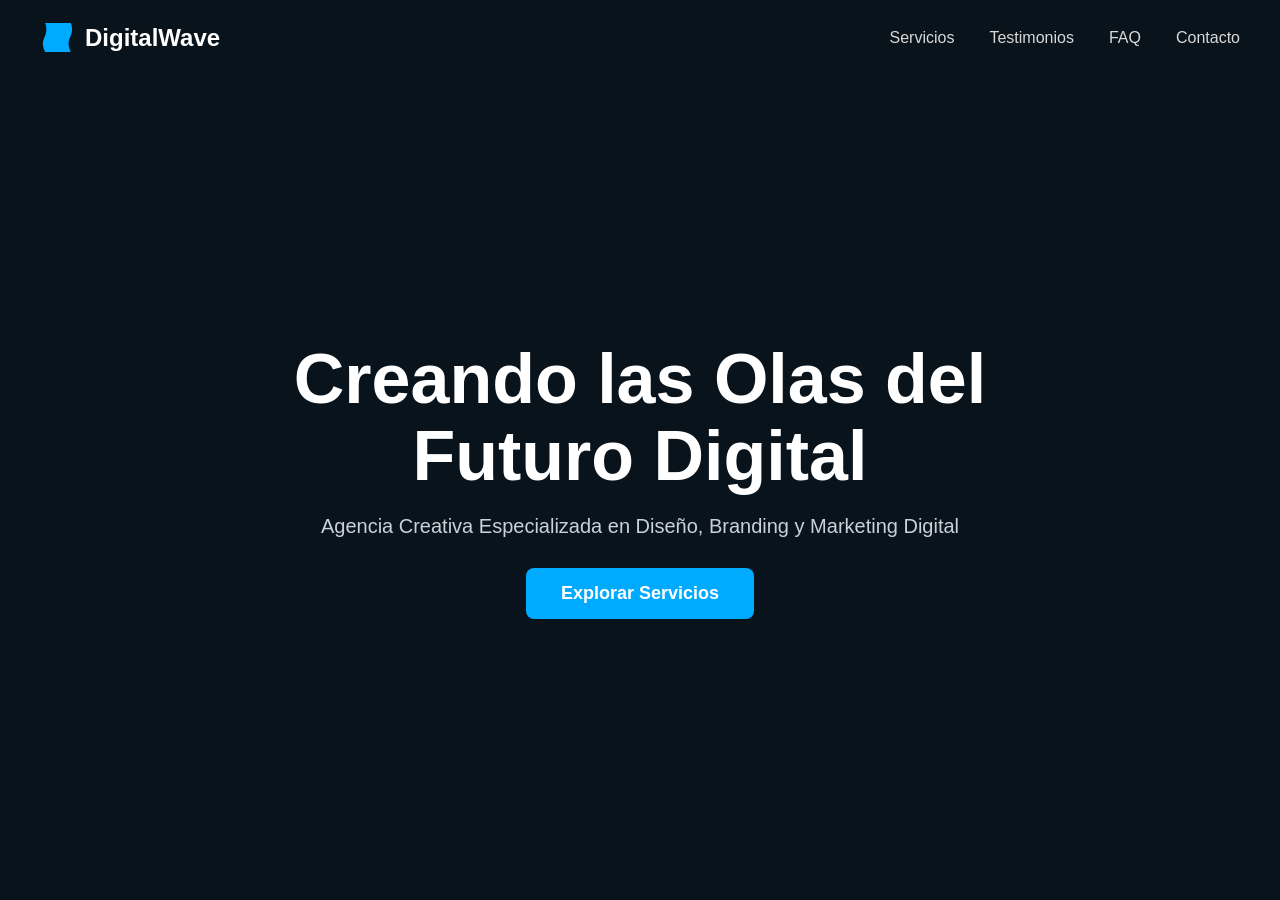
==== index.html @ 8a84daaa "feat: Creacion de la seccion 'Hero' styles: Aplicacion de estilos a la pagina principal 'Hero Sectio" ====
<!DOCTYPE html>
<html lang="es">
  <head>
    <meta charset="UTF-8" />
    <meta name="viewport" content="width=device-width, initial-scale=1.0" />
    <link rel="stylesheet" href="index.css" />
    <title>DigitalWave</title>
  </head>

  <body>
    <!-- NAVBAR -->
    <header class="navbar">
      <nav class="nav-container">
        <div class="logo">
          <svg
            fill="currentColor"
            viewBox="0 0 48 48"
            xmlns="http://www.w3.org/2000/svg"
          >
            <path
              d="M42.4379 44C42.4379 44 36.0744 33.9038 41.1692 24C46.8624 12.9336 42.2078 4 42.2078 4L7.01134 4C7.01134 4 11.6577 12.932 5.96912 23.9969C0.876273 33.9029 7.27094 44 7.27094 44L42.4379 44Z"
            ></path>
          </svg>
          <h2>DigitalWave</h2>
        </div>

        <ul class="nav-links">
          <li><a href="#">Servicios</a></li>
          <li><a href="#">Testimonios</a></li>
          <li><a href="#">FAQ</a></li>
          <li><a href="#">Contacto</a></li>
        </ul>
      </nav>
    </header>

    <!-- HERO SECTION -->
    <section class="hero">
      <div class="hero-content">
        <h1>Creando las Olas del Futuro Digital</h1>
        <p>
          Agencia Creativa Especializada en Diseño, Branding y Marketing Digital
        </p>

        <button class="cta-btn">Explorar Servicios</button>
      </div>
    </section>
  </body>
</html>
---- index.css ----
/* RESET */
* {
  margin: 0;
  padding: 0;
  box-sizing: border-box;
}

body {
  font-family: "Segoe UI", Tahoma, Geneva, Verdana, sans-serif;
  background-color: #08131b;
  color: white;
}

/* NAVBAR */
.navbar {
  width: 100%;
  background-color: #08131b; /* ← el color ahora cubre toda la barra */
  padding: 20px 40px;
}

.nav-container {
  display: flex;
  justify-content: space-between;
  align-items: center;
}

.logo {
  display: flex;
  align-items: center;
  gap: 10px;
}

.logo svg {
  width: 35px;
  height: 35px;
  fill: #00aaff;
}

.nav-links {
  list-style: none;
  display: flex;
  gap: 35px;
}

.nav-links a {
  text-decoration: none;
  color: #d9d9d9;
  font-size: 16px;
  transition: 0.3s;
}

.nav-links a:hover {
  color: white;
}

/* HERO SECTION */
.hero {
  height: 90vh;
  background-image: url("https://lh3.googleusercontent.com/aida-public/[base64]");
  background-size: cover;
  background-position: center;
  background-repeat: no-repeat;
  display: flex;
  justify-content: center;
  align-items: center;
  text-align: center;
  padding: 40px;
}

.hero-content {
  max-width: 800px;
}

.hero h1 {
  font-size: 70px;
  line-height: 1.1;
  margin-bottom: 20px;
  font-weight: 700;
}

.hero p {
  font-size: 20px;
  margin-bottom: 30px;
  color: #c9d1d9;
}

.cta-btn {
  background-color: #00aaff;
  border: none;
  padding: 15px 35px;
  color: white;
  font-size: 18px;
  font-weight: bold;
  border-radius: 8px;
  cursor: pointer;
  transition: 0.3s;
}

.cta-btn:hover {
  background-color: #0090dd;
}
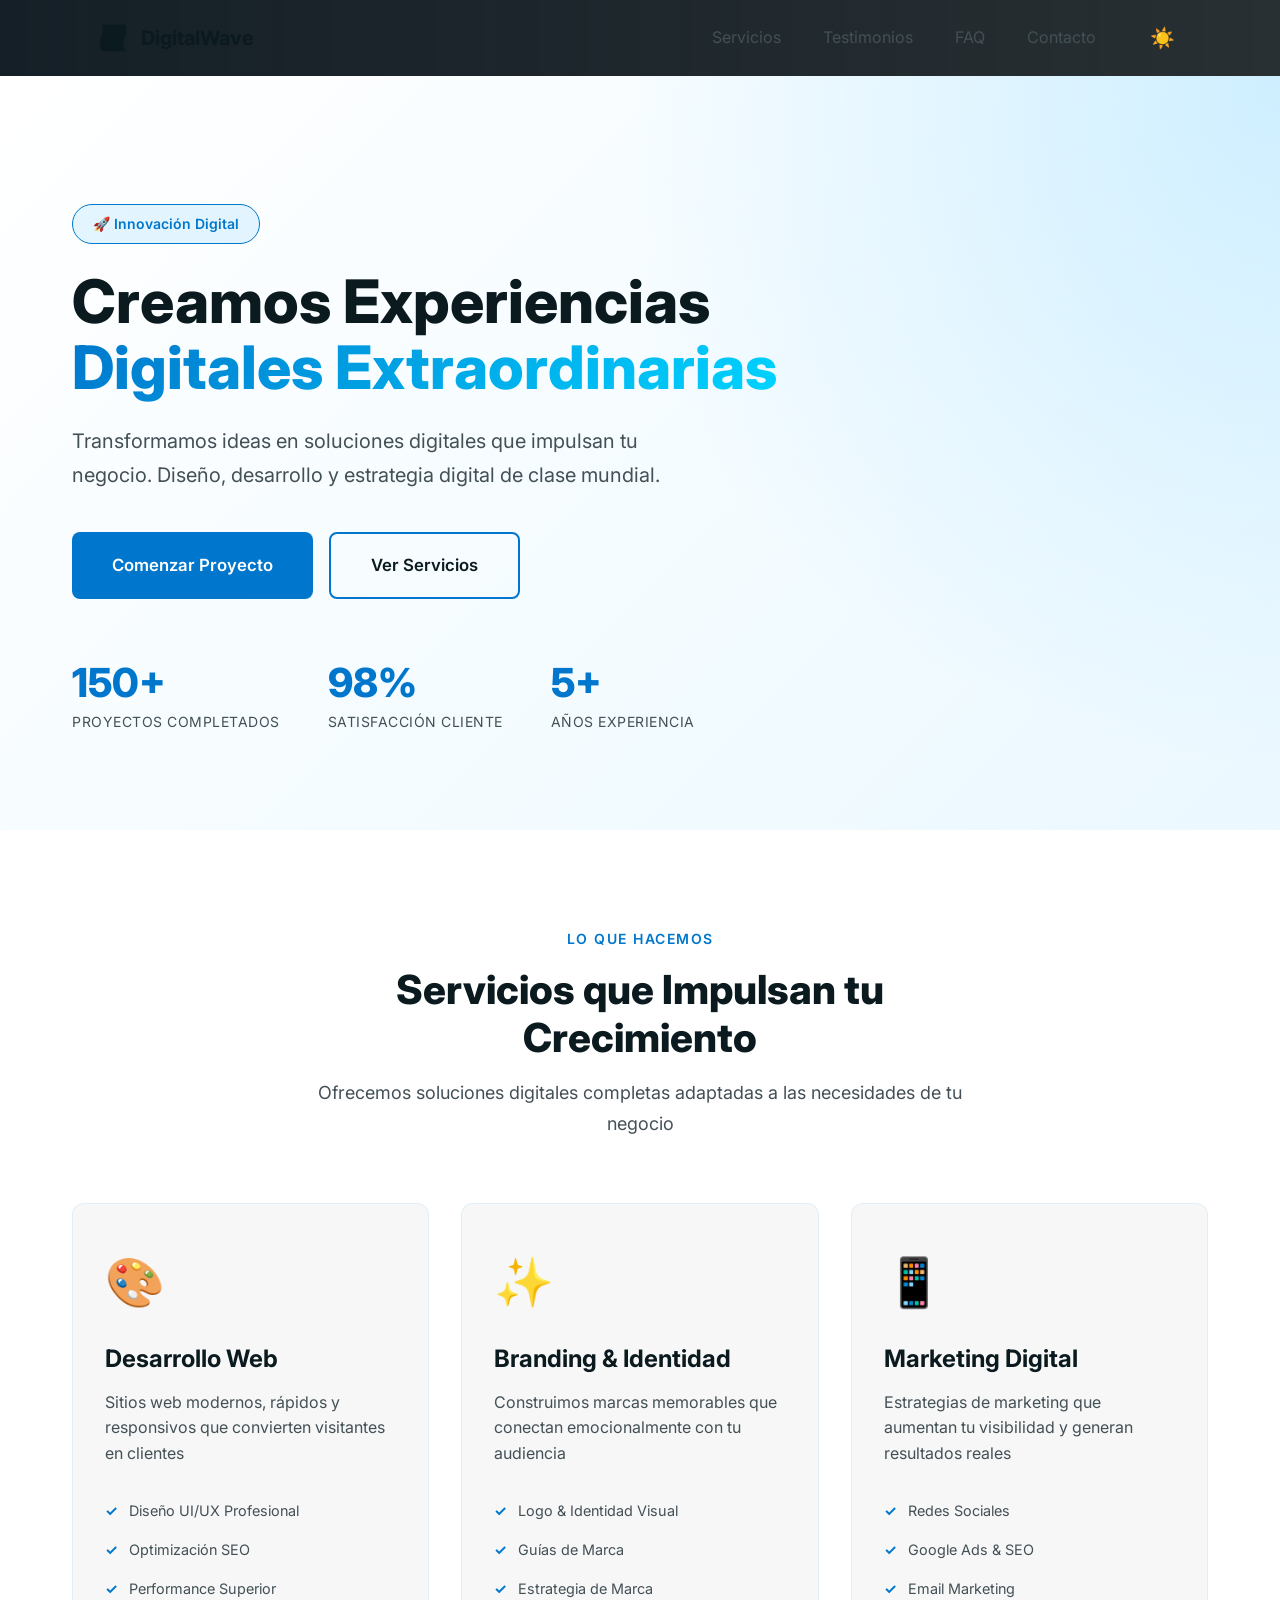
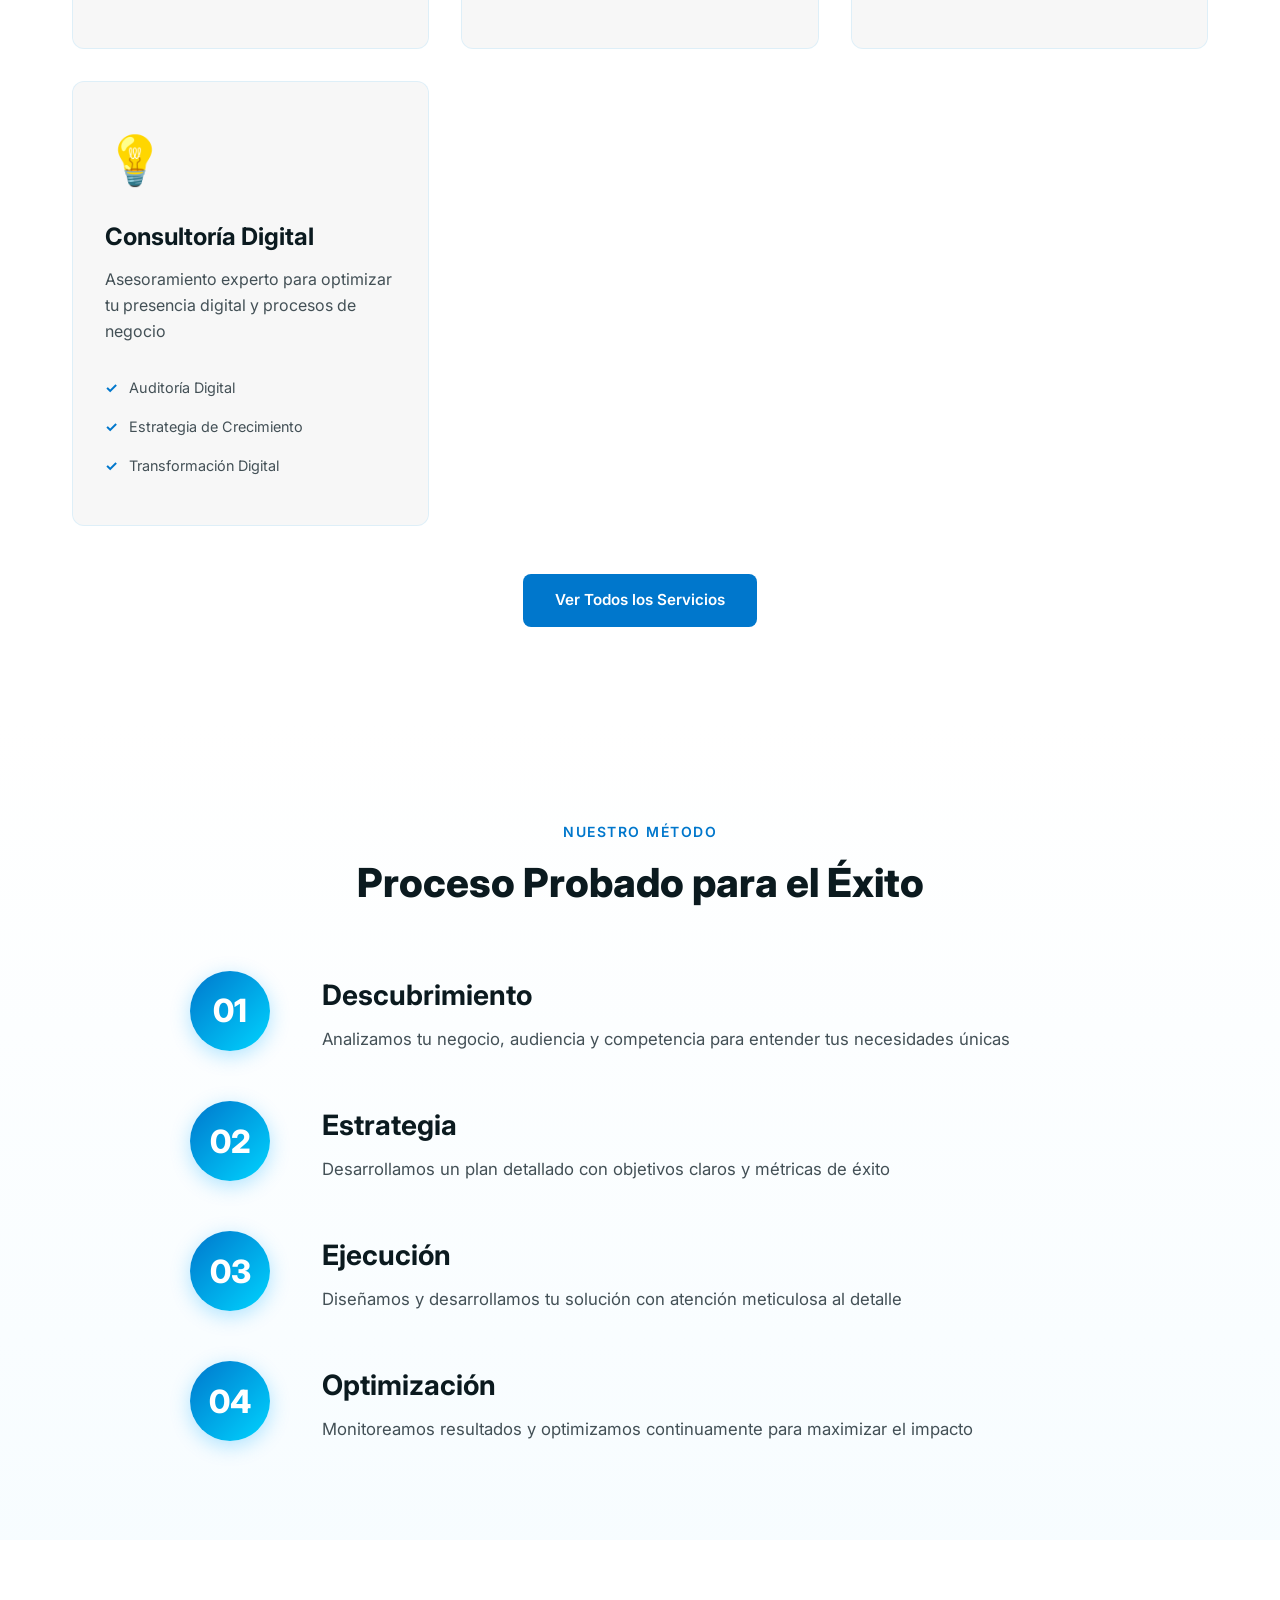
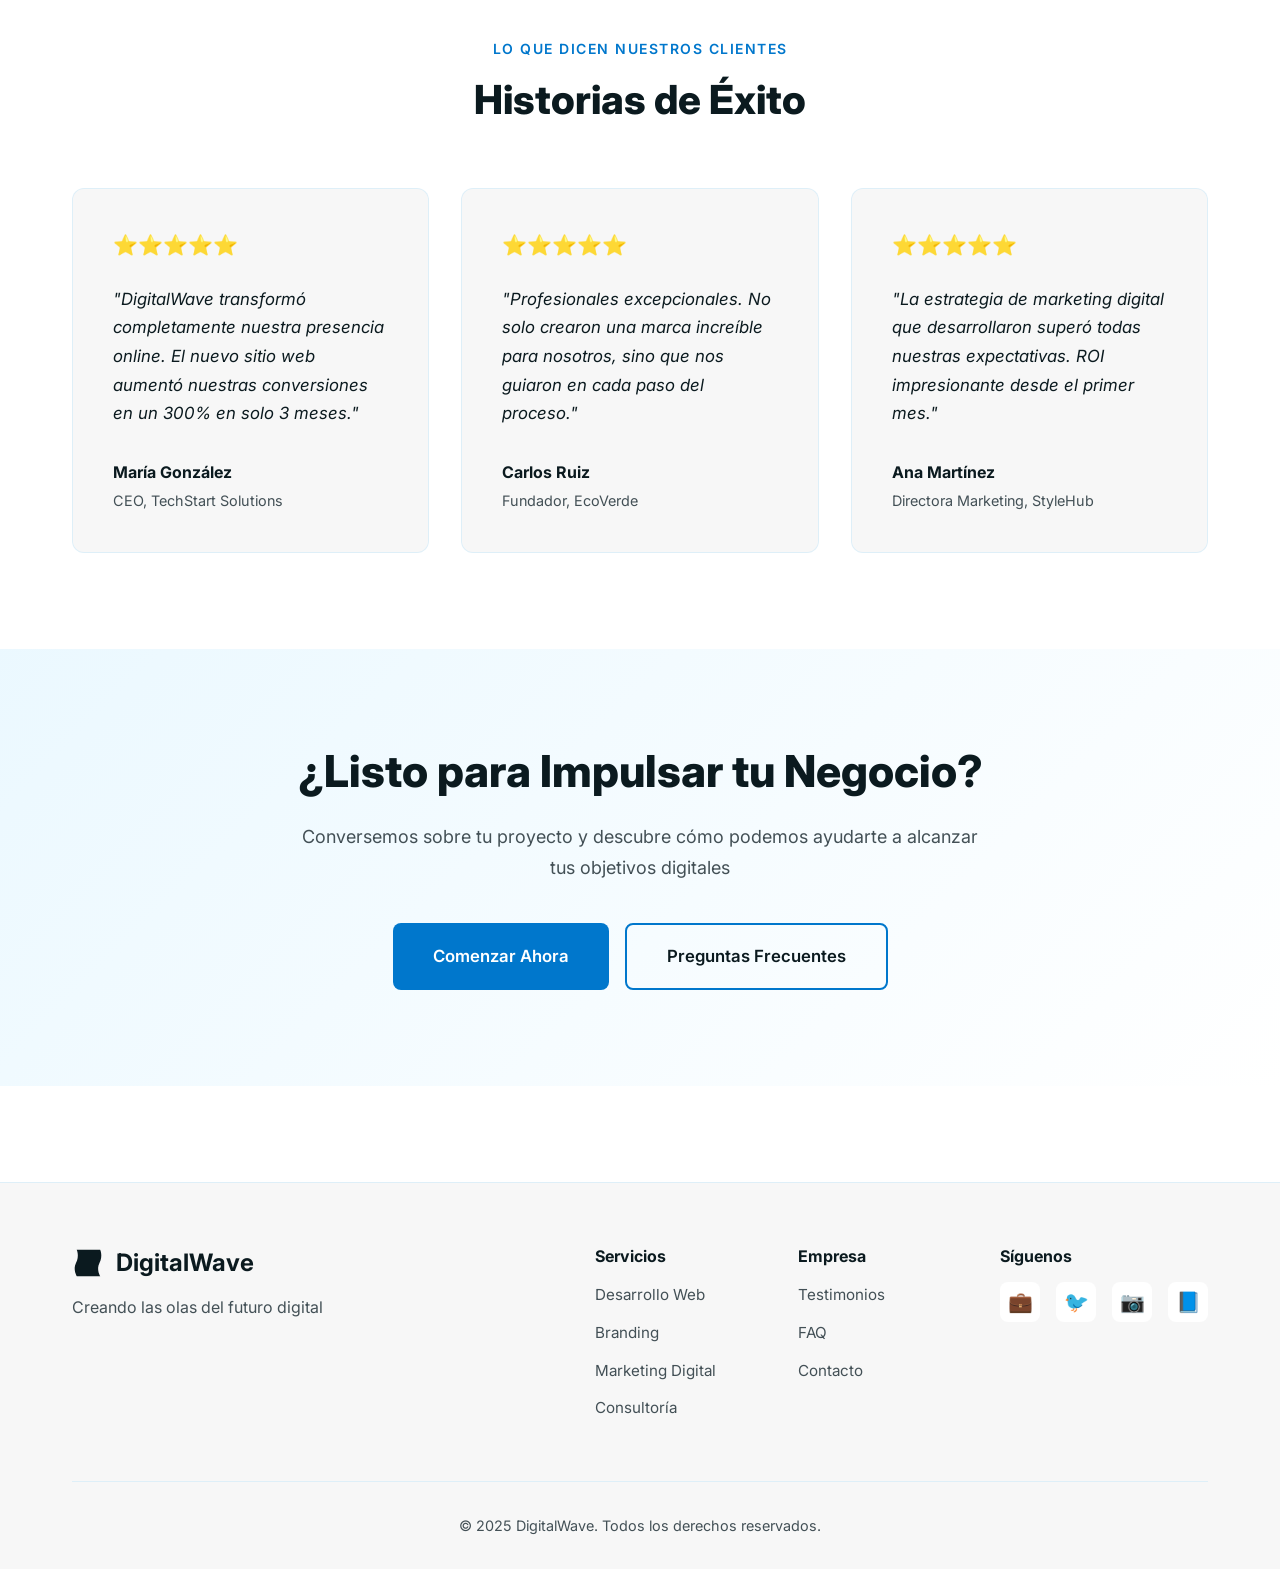
==== commit 98dc667c: "Add Servicios and Testimonios pages with structured content and animations - Created Servicios.html " ====
--- a/index.html
+++ b/index.html
@@ -4,13 +4,22 @@
     <meta charset="UTF-8" />
     <meta name="viewport" content="width=device-width, initial-scale=1.0" />
     <link rel="stylesheet" href="index.css" />
-    <title>DigitalWave</title>
+    <link rel="preconnect" href="https://fonts.googleapis.com" />
+    <link rel="preconnect" href="https://fonts.gstatic.com" crossorigin />
+    <link
+      href="https://fonts.googleapis.com/css2?family=Inter:wght@300;400;600;800&display=swap"
+      rel="stylesheet"
+    />
+    <script defer src="scripts/theme.js"></script>
+    <script defer src="scripts/animations.js"></script>
+    <script defer src="scripts/menu.js"></script>
+    <title>DigitalWave - Agencia Digital Creativa</title>
   </head>
 
   <body>
-    <!-- NAVBAR -->
-    <header class="navbar">
-      <nav class="nav-container">
+    <!-- HEADER -->
+    <header class="site-header">
+      <nav class="main-nav container">
         <div class="logo">
           <svg
             fill="currentColor"
@@ -24,25 +33,333 @@
           <h2>DigitalWave</h2>
         </div>
 
-        <ul class="nav-links">
-          <li><a href="#">Servicios</a></li>
-          <li><a href="#">Testimonios</a></li>
-          <li><a href="#">FAQ</a></li>
-          <li><a href="#">Contacto</a></li>
+        <button class="hamburger" aria-label="Menú" aria-expanded="false">
+          <span></span>
+          <span></span>
+          <span></span>
+        </button>
+
+        <ul
+          class="nav-links"
+          role="navigation"
+          aria-label="Navegación principal"
+        >
+          <li><a href="pages/Servicios.html">Servicios</a></li>
+          <li><a href="pages/Testimonios.html">Testimonios</a></li>
+          <li><a href="pages/FaQ.html">FAQ</a></li>
+          <li><a href="pages/Contactos.html">Contacto</a></li>
+          <li class="theme-toggle-wrapper">
+            <button class="theme-toggle" aria-label="Cambiar tema">🌙</button>
+          </li>
         </ul>
       </nav>
     </header>
 
-    <!-- HERO SECTION -->
-    <section class="hero">
-      <div class="hero-content">
-        <h1>Creando las Olas del Futuro Digital</h1>
-        <p>
-          Agencia Creativa Especializada en Diseño, Branding y Marketing Digital
-        </p>
-
-        <button class="cta-btn">Explorar Servicios</button>
-      </div>
-    </section>
+    <!-- HERO -->
+    <section class="hero-main">
+      <div class="container">
+        <div class="hero-content">
+          <span class="hero-badge">🚀 Innovación Digital</span>
+          <h1 class="hero-title">
+            Creamos Experiencias
+            <span class="gradient-text">Digitales Extraordinarias</span>
+          </h1>
+          <p class="hero-description">
+            Transformamos ideas en soluciones digitales que impulsan tu negocio.
+            Diseño, desarrollo y estrategia digital de clase mundial.
+          </p>
+          <div class="hero-actions">
+            <a href="pages/Contactos.html" class="btn btn-primary btn-lg"
+              >Comenzar Proyecto</a
+            >
+            <a href="pages/Servicios.html" class="btn btn-secondary btn-lg"
+              >Ver Servicios</a
+            >
+          </div>
+          <div class="hero-stats">
+            <div class="stat-item">
+              <span class="stat-number">150+</span>
+              <span class="stat-label">Proyectos Completados</span>
+            </div>
+            <div class="stat-item">
+              <span class="stat-number">98%</span>
+              <span class="stat-label">Satisfacción Cliente</span>
+            </div>
+            <div class="stat-item">
+              <span class="stat-number">5+</span>
+              <span class="stat-label">Años Experiencia</span>
+            </div>
+          </div>
+        </div>
+      </div>
+    </section>
+
+    <!-- SERVICIOS PREVIEW -->
+    <section class="services-preview">
+      <div class="container">
+        <div class="section-header">
+          <span class="section-label">Lo que hacemos</span>
+          <h2 class="section-title">Servicios que Impulsan tu Crecimiento</h2>
+          <p class="section-description">
+            Ofrecemos soluciones digitales completas adaptadas a las necesidades
+            de tu negocio
+          </p>
+        </div>
+
+        <div class="services-grid">
+          <article class="service-card" data-animate>
+            <div class="service-icon">🎨</div>
+            <h3 class="service-title">Desarrollo Web</h3>
+            <p class="service-description">
+              Sitios web modernos, rápidos y responsivos que convierten
+              visitantes en clientes
+            </p>
+            <ul class="service-features">
+              <li>Diseño UI/UX Profesional</li>
+              <li>Optimización SEO</li>
+              <li>Performance Superior</li>
+            </ul>
+          </article>
+
+          <article class="service-card" data-animate>
+            <div class="service-icon">✨</div>
+            <h3 class="service-title">Branding & Identidad</h3>
+            <p class="service-description">
+              Construimos marcas memorables que conectan emocionalmente con tu
+              audiencia
+            </p>
+            <ul class="service-features">
+              <li>Logo & Identidad Visual</li>
+              <li>Guías de Marca</li>
+              <li>Estrategia de Marca</li>
+            </ul>
+          </article>
+
+          <article class="service-card" data-animate>
+            <div class="service-icon">📱</div>
+            <h3 class="service-title">Marketing Digital</h3>
+            <p class="service-description">
+              Estrategias de marketing que aumentan tu visibilidad y generan
+              resultados reales
+            </p>
+            <ul class="service-features">
+              <li>Redes Sociales</li>
+              <li>Google Ads & SEO</li>
+              <li>Email Marketing</li>
+            </ul>
+          </article>
+
+          <article class="service-card" data-animate>
+            <div class="service-icon">💡</div>
+            <h3 class="service-title">Consultoría Digital</h3>
+            <p class="service-description">
+              Asesoramiento experto para optimizar tu presencia digital y
+              procesos de negocio
+            </p>
+            <ul class="service-features">
+              <li>Auditoría Digital</li>
+              <li>Estrategia de Crecimiento</li>
+              <li>Transformación Digital</li>
+            </ul>
+          </article>
+        </div>
+
+        <div class="section-cta">
+          <a href="pages/Servicios.html" class="btn btn-primary"
+            >Ver Todos los Servicios</a
+          >
+        </div>
+      </div>
+    </section>
+
+    <!-- PROCESO -->
+    <section class="process-section">
+      <div class="container">
+        <div class="section-header">
+          <span class="section-label">Nuestro Método</span>
+          <h2 class="section-title">Proceso Probado para el Éxito</h2>
+        </div>
+
+        <div class="process-timeline">
+          <div class="process-step" data-animate>
+            <div class="step-number">01</div>
+            <div class="step-content">
+              <h3 class="step-title">Descubrimiento</h3>
+              <p class="step-description">
+                Analizamos tu negocio, audiencia y competencia para entender tus
+                necesidades únicas
+              </p>
+            </div>
+          </div>
+
+          <div class="process-step" data-animate>
+            <div class="step-number">02</div>
+            <div class="step-content">
+              <h3 class="step-title">Estrategia</h3>
+              <p class="step-description">
+                Desarrollamos un plan detallado con objetivos claros y métricas
+                de éxito
+              </p>
+            </div>
+          </div>
+
+          <div class="process-step" data-animate>
+            <div class="step-number">03</div>
+            <div class="step-content">
+              <h3 class="step-title">Ejecución</h3>
+              <p class="step-description">
+                Diseñamos y desarrollamos tu solución con atención meticulosa al
+                detalle
+              </p>
+            </div>
+          </div>
+
+          <div class="process-step" data-animate>
+            <div class="step-number">04</div>
+            <div class="step-content">
+              <h3 class="step-title">Optimización</h3>
+              <p class="step-description">
+                Monitoreamos resultados y optimizamos continuamente para
+                maximizar el impacto
+              </p>
+            </div>
+          </div>
+        </div>
+      </div>
+    </section>
+
+    <!-- TESTIMONIOS -->
+    <section class="testimonials-section">
+      <div class="container">
+        <div class="section-header">
+          <span class="section-label">Lo que dicen nuestros clientes</span>
+          <h2 class="section-title">Historias de Éxito</h2>
+        </div>
+
+        <div class="testimonials-grid">
+          <article class="testimonial-card" data-animate>
+            <div class="testimonial-stars">⭐⭐⭐⭐⭐</div>
+            <blockquote class="testimonial-quote">
+              "DigitalWave transformó completamente nuestra presencia online. El
+              nuevo sitio web aumentó nuestras conversiones en un 300% en solo 3
+              meses."
+            </blockquote>
+            <div class="testimonial-author">
+              <div class="author-info">
+                <div class="author-name">María González</div>
+                <div class="author-role">CEO, TechStart Solutions</div>
+              </div>
+            </div>
+          </article>
+
+          <article class="testimonial-card" data-animate>
+            <div class="testimonial-stars">⭐⭐⭐⭐⭐</div>
+            <blockquote class="testimonial-quote">
+              "Profesionales excepcionales. No solo crearon una marca increíble
+              para nosotros, sino que nos guiaron en cada paso del proceso."
+            </blockquote>
+            <div class="testimonial-author">
+              <div class="author-info">
+                <div class="author-name">Carlos Ruiz</div>
+                <div class="author-role">Fundador, EcoVerde</div>
+              </div>
+            </div>
+          </article>
+
+          <article class="testimonial-card" data-animate>
+            <div class="testimonial-stars">⭐⭐⭐⭐⭐</div>
+            <blockquote class="testimonial-quote">
+              "La estrategia de marketing digital que desarrollaron superó todas
+              nuestras expectativas. ROI impresionante desde el primer mes."
+            </blockquote>
+            <div class="testimonial-author">
+              <div class="author-info">
+                <div class="author-name">Ana Martínez</div>
+                <div class="author-role">Directora Marketing, StyleHub</div>
+              </div>
+            </div>
+          </article>
+        </div>
+      </div>
+    </section>
+
+    <!-- CTA FINAL -->
+    <section class="cta-section">
+      <div class="container">
+        <div class="cta-content">
+          <h2 class="cta-title">¿Listo para Impulsar tu Negocio?</h2>
+          <p class="cta-description">
+            Conversemos sobre tu proyecto y descubre cómo podemos ayudarte a
+            alcanzar tus objetivos digitales
+          </p>
+          <div class="cta-actions">
+            <a href="pages/Contactos.html" class="btn btn-primary btn-lg"
+              >Comenzar Ahora</a
+            >
+            <a href="pages/FaQ.html" class="btn btn-secondary btn-lg"
+              >Preguntas Frecuentes</a
+            >
+          </div>
+        </div>
+      </div>
+    </section>
+
+    <!-- FOOTER -->
+    <footer class="site-footer">
+      <div class="container">
+        <div class="footer-content">
+          <div class="footer-brand">
+            <div class="logo">
+              <svg
+                fill="currentColor"
+                viewBox="0 0 48 48"
+                xmlns="http://www.w3.org/2000/svg"
+              >
+                <path
+                  d="M42.4379 44C42.4379 44 36.0744 33.9038 41.1692 24C46.8624 12.9336 42.2078 4 42.2078 4L7.01134 4C7.01134 4 11.6577 12.932 5.96912 23.9969C0.876273 33.9029 7.27094 44 7.27094 44L42.4379 44Z"
+                ></path>
+              </svg>
+              <h3>DigitalWave</h3>
+            </div>
+            <p class="footer-tagline">Creando las olas del futuro digital</p>
+          </div>
+
+          <div class="footer-links">
+            <div class="footer-column">
+              <h4>Servicios</h4>
+              <ul>
+                <li><a href="pages/Servicios.html">Desarrollo Web</a></li>
+                <li><a href="pages/Servicios.html">Branding</a></li>
+                <li><a href="pages/Servicios.html">Marketing Digital</a></li>
+                <li><a href="pages/Servicios.html">Consultoría</a></li>
+              </ul>
+            </div>
+
+            <div class="footer-column">
+              <h4>Empresa</h4>
+              <ul>
+                <li><a href="pages/Testimonios.html">Testimonios</a></li>
+                <li><a href="pages/FaQ.html">FAQ</a></li>
+                <li><a href="pages/Contactos.html">Contacto</a></li>
+              </ul>
+            </div>
+
+            <div class="footer-column">
+              <h4>Síguenos</h4>
+              <div class="social-links">
+                <a href="#" aria-label="LinkedIn">💼</a>
+                <a href="#" aria-label="Twitter">🐦</a>
+                <a href="#" aria-label="Instagram">📷</a>
+                <a href="#" aria-label="Facebook">📘</a>
+              </div>
+            </div>
+          </div>
+        </div>
+
+        <div class="footer-bottom">
+          <p>&copy; 2025 DigitalWave. Todos los derechos reservados.</p>
+        </div>
+      </div>
+    </footer>
   </body>
 </html>
--- a/index.css
+++ b/index.css
@@ -1,3 +1,7 @@
+/* ==========================================
+   DIGITALWAVE - ESTILOS CONSOLIDADOS
+   ========================================== */
+
 /* RESET */
 * {
   margin: 0;
@@ -5,97 +9,1169 @@
   box-sizing: border-box;
 }
 
+/* ==========================================
+   THEME VARIABLES
+   ========================================== */
+
+:root {
+  --bg: #08131b;
+  --text: #ffffff;
+  --muted: #c9d1d9;
+  --card-bg: rgba(255, 255, 255, 0.03);
+  --accent: #00aaff;
+  --accent-text: #013043;
+  --hero-overlay: rgba(2, 6, 9, 0.45);
+}
+
+[data-theme="light"] {
+  --bg: #ffffff;
+  --text: #0b1a1f;
+  --muted: #435056;
+  --card-bg: rgba(2, 6, 9, 0.03);
+  --accent: #0077cc;
+  --accent-text: #ffffff;
+  --hero-overlay: rgba(255, 255, 255, 0.2);
+}
+
+/* ==========================================
+   BASE STYLES
+   ========================================== */
+
 body {
-  font-family: "Segoe UI", Tahoma, Geneva, Verdana, sans-serif;
-  background-color: #08131b;
+  font-family: "Inter", -apple-system, BlinkMacSystemFont, "Segoe UI",
+    sans-serif;
+  color: var(--text);
+  background-color: var(--bg);
+  line-height: 1.6;
+  transition: background-color 0.3s ease, color 0.3s ease;
+}
+
+h1,
+h2,
+h3,
+h4,
+h5,
+h6 {
+  line-height: 1.2;
+  font-weight: 700;
+  margin: 0;
+}
+
+p {
+  margin: 0;
+}
+
+a {
+  text-decoration: none;
+  color: inherit;
+  transition: color 0.2s ease;
+}
+
+ul {
+  list-style: none;
+  padding: 0;
+  margin: 0;
+}
+
+/* Container */
+.container {
+  width: min(1200px, 94%);
+  max-width: 1200px;
+  margin: 0 auto;
+  padding: 0 2rem;
+}
+
+/* ==========================================
+   BUTTONS
+   ========================================== */
+
+.btn {
+  display: inline-flex;
+  align-items: center;
+  justify-content: center;
+  padding: 0.875rem 2rem;
+  border-radius: 8px;
+  font-weight: 600;
+  font-size: 0.95rem;
+  cursor: pointer;
+  border: none;
+  transition: all 0.3s ease;
+  text-decoration: none;
+  white-space: nowrap;
+}
+
+.btn-primary,
+.btn.primary {
+  background: var(--accent);
+  color: var(--accent-text);
+}
+
+.btn-primary:hover,
+.btn.primary:hover {
+  background: #0099dd;
+  transform: translateY(-2px);
+  box-shadow: 0 8px 16px rgba(0, 170, 255, 0.3);
+}
+
+.btn-secondary {
+  background: transparent;
+  color: var(--text);
+  border: 2px solid var(--accent);
+}
+
+.btn-secondary:hover {
+  background: var(--accent);
+  color: var(--accent-text);
+}
+
+.btn-lg {
+  padding: 1.125rem 2.5rem;
+  font-size: 1.05rem;
+}
+
+/* ==========================================
+   HEADER / NAVIGATION
+   ========================================== */
+
+.site-header {
+  background: linear-gradient(
+    90deg,
+    rgba(8, 19, 27, 0.95),
+    rgba(3, 11, 15, 0.85)
+  );
+  padding: 1.125rem 1.75rem;
+  color: var(--text);
+  position: sticky;
+  top: 0;
+  z-index: 100;
+  backdrop-filter: blur(10px);
+}
+
+.main-nav {
+  display: flex;
+  align-items: center;
+  justify-content: space-between;
+  max-width: 1200px;
+  margin: 0 auto;
+}
+
+.logo {
+  display: flex;
+  align-items: center;
+  gap: 0.75rem;
+  font-weight: 700;
+  font-size: 1.25rem;
+  color: var(--text);
+  text-decoration: none;
+}
+
+.logo svg {
+  width: 32px;
+  height: 32px;
+}
+
+.logo h2 {
+  font-size: 1.25rem;
+  margin: 0;
+}
+
+.nav-links {
+  display: flex;
+  gap: 1.125rem;
+  align-items: center;
+  list-style: none;
+}
+
+.nav-links li a {
+  color: var(--muted);
+  text-decoration: none;
+  padding: 0.5rem 0.75rem;
+  border-radius: 6px;
+  transition: all 0.2s ease;
+}
+
+.nav-links li a:hover,
+.nav-links li a.active {
+  color: var(--text);
+  background: rgba(255, 255, 255, 0.05);
+}
+
+.theme-toggle-wrapper {
+  display: flex;
+  align-items: center;
+}
+
+.theme-toggle {
+  background: transparent;
+  border: none;
+  font-size: 1.25rem;
+  cursor: pointer;
+  color: var(--muted);
+  margin-left: 1rem;
+  padding: 0.5rem;
+  transition: all 0.2s ease;
+}
+
+.theme-toggle:hover {
+  color: var(--accent);
+  transform: scale(1.1);
+}
+
+/* Hamburger Menu */
+.hamburger {
+  display: none;
+  flex-direction: column;
+  gap: 5px;
+  background: transparent;
+  border: none;
+  cursor: pointer;
+  padding: 8px;
+  z-index: 1001;
+}
+
+.hamburger span {
+  width: 25px;
+  height: 3px;
+  background: var(--text);
+  border-radius: 2px;
+  transition: all 0.3s ease;
+}
+
+.hamburger.active span:nth-child(1) {
+  transform: rotate(45deg) translate(8px, 8px);
+}
+
+.hamburger.active span:nth-child(2) {
+  opacity: 0;
+}
+
+.hamburger.active span:nth-child(3) {
+  transform: rotate(-45deg) translate(7px, -7px);
+}
+
+/* ==========================================
+   FOOTER
+   ========================================== */
+
+.site-footer {
+  background: var(--card-bg);
+  border-top: 1px solid rgba(0, 170, 255, 0.1);
+  padding: 4rem 0 2rem;
+  margin-top: 6rem;
+}
+
+.footer-content {
+  display: grid;
+  grid-template-columns: 1.5fr 2fr;
+  gap: 4rem;
+  margin-bottom: 3rem;
+}
+
+.footer-brand {
+  max-width: 350px;
+}
+
+.footer-brand .logo {
+  display: flex;
+  align-items: center;
+  gap: 0.75rem;
+  margin-bottom: 1rem;
+}
+
+.footer-brand .logo svg {
+  width: 32px;
+  height: 32px;
+}
+
+.footer-brand .logo h3 {
+  font-size: 1.5rem;
+  font-weight: 700;
+  color: var(--text);
+}
+
+.footer-tagline {
+  color: var(--muted);
+  line-height: 1.6;
+  margin-top: 0.5rem;
+}
+
+.footer-links {
+  display: grid;
+  grid-template-columns: repeat(3, 1fr);
+  gap: 2rem;
+}
+
+.footer-column h4 {
+  font-size: 1rem;
+  font-weight: 700;
+  margin-bottom: 1rem;
+  color: var(--text);
+}
+
+.footer-column ul {
+  list-style: none;
+  padding: 0;
+  margin: 0;
+}
+
+.footer-column ul li {
+  margin-bottom: 0.75rem;
+}
+
+.footer-column a {
+  color: var(--muted);
+  text-decoration: none;
+  font-size: 0.95rem;
+  transition: color 0.2s ease;
+}
+
+.footer-column a:hover {
+  color: var(--accent);
+}
+
+.social-links {
+  display: flex;
+  gap: 1rem;
+  margin-top: 0.5rem;
+}
+
+.social-links a {
+  display: flex;
+  align-items: center;
+  justify-content: center;
+  width: 40px;
+  height: 40px;
+  background: var(--bg);
+  border-radius: 8px;
+  font-size: 1.25rem;
+  transition: all 0.3s ease;
+}
+
+.social-links a:hover {
+  background: var(--accent);
+  transform: translateY(-3px);
+}
+
+.footer-bottom {
+  padding-top: 2rem;
+  border-top: 1px solid rgba(0, 170, 255, 0.1);
+  text-align: center;
+}
+
+.footer-bottom p {
+  color: var(--muted);
+  font-size: 0.9rem;
+}
+
+/* ==========================================
+   SECTION PATTERNS
+   ========================================== */
+
+.section-header {
+  text-align: center;
+  margin-bottom: 4rem;
+  max-width: 700px;
+  margin-left: auto;
+  margin-right: auto;
+}
+
+.section-label {
+  display: inline-block;
+  font-size: 0.875rem;
+  font-weight: 600;
+  text-transform: uppercase;
+  letter-spacing: 1.5px;
+  color: var(--accent);
+  margin-bottom: 1rem;
+}
+
+.section-title {
+  font-size: 2.5rem;
+  font-weight: 800;
+  margin-bottom: 1rem;
+  color: var(--text);
+}
+
+.section-description {
+  font-size: 1.125rem;
+  color: var(--muted);
+  line-height: 1.7;
+}
+
+.section-cta {
+  text-align: center;
+  margin-top: 3rem;
+}
+
+/* ==========================================
+   HERO MAIN (Index Page)
+   ========================================== */
+
+.hero-main {
+  position: relative;
+  background: linear-gradient(
+    135deg,
+    var(--bg) 0%,
+    rgba(0, 170, 255, 0.08) 100%
+  );
+  padding: 8rem 0 6rem;
+  overflow: hidden;
+}
+
+.hero-main::before {
+  content: "";
+  position: absolute;
+  top: 0;
+  right: 0;
+  width: 50%;
+  height: 100%;
+  background: radial-gradient(
+    circle at top right,
+    rgba(0, 170, 255, 0.15),
+    transparent 70%
+  );
+  pointer-events: none;
+}
+
+.hero-content {
+  position: relative;
+  z-index: 1;
+  max-width: 800px;
+}
+
+.hero-badge {
+  display: inline-block;
+  padding: 0.5rem 1.25rem;
+  background: rgba(0, 170, 255, 0.1);
+  border: 1px solid var(--accent);
+  border-radius: 50px;
+  font-size: 0.875rem;
+  font-weight: 600;
+  color: var(--accent);
+  margin-bottom: 1.5rem;
+}
+
+.hero-title {
+  font-size: 3.75rem;
+  font-weight: 800;
+  line-height: 1.1;
+  margin-bottom: 1.5rem;
+  color: var(--text);
+}
+
+.gradient-text {
+  background: linear-gradient(135deg, var(--accent) 0%, #00d4ff 100%);
+  -webkit-background-clip: text;
+  -webkit-text-fill-color: transparent;
+  background-clip: text;
+}
+
+.hero-description {
+  font-size: 1.25rem;
+  line-height: 1.7;
+  color: var(--muted);
+  margin-bottom: 2.5rem;
+  max-width: 600px;
+}
+
+.hero-actions {
+  display: flex;
+  gap: 1rem;
+  margin-bottom: 4rem;
+  flex-wrap: wrap;
+}
+
+.hero-stats {
+  display: flex;
+  gap: 3rem;
+  flex-wrap: wrap;
+}
+
+.stat-item {
+  display: flex;
+  flex-direction: column;
+}
+
+.stat-number {
+  font-size: 2.5rem;
+  font-weight: 800;
+  color: var(--accent);
+  line-height: 1;
+  margin-bottom: 0.5rem;
+}
+
+.stat-label {
+  font-size: 0.875rem;
+  color: var(--muted);
+  text-transform: uppercase;
+  letter-spacing: 0.5px;
+}
+
+/* ==========================================
+   SMALL HERO (Internal Pages)
+   ========================================== */
+
+.small-hero {
+  padding: 5rem 0;
+  text-align: center;
+}
+
+.small-hero h1 {
+  font-size: 2.75rem;
+  margin-bottom: 1rem;
+  font-weight: 800;
+}
+
+.lead {
+  color: var(--muted);
+  font-size: 1.125rem;
+  line-height: 1.7;
+}
+
+/* ==========================================
+   SERVICES PREVIEW
+   ========================================== */
+
+.services-preview {
+  padding: 6rem 0;
+  background: var(--bg);
+}
+
+.services-grid {
+  display: grid;
+  grid-template-columns: repeat(auto-fit, minmax(280px, 1fr));
+  gap: 2rem;
+  margin-bottom: 2rem;
+}
+
+.service-card {
+  background: var(--card-bg);
+  padding: 2.5rem 2rem;
+  border-radius: 12px;
+  border: 1px solid rgba(0, 170, 255, 0.1);
+  transition: all 0.3s ease;
+}
+
+.service-card:hover {
+  transform: translateY(-5px);
+  box-shadow: 0 10px 30px rgba(0, 170, 255, 0.15);
+  border-color: var(--accent);
+}
+
+.service-icon {
+  font-size: 3rem;
+  margin-bottom: 1.5rem;
+}
+
+.service-title {
+  font-size: 1.5rem;
+  font-weight: 700;
+  margin-bottom: 1rem;
+  color: var(--text);
+}
+
+.service-description {
+  font-size: 1rem;
+  color: var(--muted);
+  line-height: 1.6;
+  margin-bottom: 1.5rem;
+}
+
+.service-features {
+  list-style: none;
+  padding: 0;
+  margin: 0;
+}
+
+.service-features li {
+  font-size: 0.9rem;
+  color: var(--muted);
+  padding: 0.5rem 0;
+  padding-left: 1.5rem;
+  position: relative;
+}
+
+.service-features li::before {
+  content: "✓";
+  position: absolute;
+  left: 0;
+  color: var(--accent);
+  font-weight: bold;
+}
+
+/* ==========================================
+   CARDS (Generic)
+   ========================================== */
+
+.cards {
+  display: grid;
+  grid-template-columns: repeat(auto-fit, minmax(250px, 1fr));
+  gap: 1.5rem;
+  margin: 3rem 0 5rem;
+}
+
+.card {
+  background: var(--card-bg);
+  padding: 2rem;
+  border-radius: 10px;
+  box-shadow: 0 6px 18px rgba(2, 6, 9, 0.25);
+  transition: all 0.3s ease;
+}
+
+.card:hover {
+  transform: translateY(-3px);
+  box-shadow: 0 8px 24px rgba(0, 170, 255, 0.2);
+}
+
+.card h3 {
+  margin-bottom: 0.75rem;
+  font-size: 1.25rem;
+}
+
+.card p {
+  color: var(--muted);
+  line-height: 1.6;
+}
+
+/* ==========================================
+   PROCESS SECTION
+   ========================================== */
+
+.process-section {
+  padding: 6rem 0;
+  background: linear-gradient(
+    180deg,
+    var(--bg) 0%,
+    rgba(0, 170, 255, 0.03) 100%
+  );
+}
+
+.process-timeline {
+  max-width: 900px;
+  margin: 0 auto;
+  display: flex;
+  flex-direction: column;
+  gap: 3rem;
+}
+
+.process-step {
+  display: grid;
+  grid-template-columns: 100px 1fr;
+  gap: 2rem;
+  align-items: start;
+}
+
+.step-number {
+  width: 80px;
+  height: 80px;
+  border-radius: 50%;
+  background: linear-gradient(135deg, var(--accent) 0%, #00d4ff 100%);
   color: white;
-}
-
-/* NAVBAR */
-.navbar {
-  width: 100%;
-  background-color: #08131b; /* ← el color ahora cubre toda la barra */
-  padding: 20px 40px;
-}
-
-.nav-container {
-  display: flex;
-  justify-content: space-between;
+  display: flex;
   align-items: center;
-}
-
-.logo {
+  justify-content: center;
+  font-size: 2rem;
+  font-weight: 800;
+  box-shadow: 0 5px 20px rgba(0, 170, 255, 0.3);
+}
+
+.step-content {
+  padding-top: 0.5rem;
+}
+
+.step-title {
+  font-size: 1.75rem;
+  font-weight: 700;
+  margin-bottom: 0.75rem;
+  color: var(--text);
+}
+
+.step-description {
+  font-size: 1.05rem;
+  color: var(--muted);
+  line-height: 1.7;
+}
+
+/* ==========================================
+   TESTIMONIALS
+   ========================================== */
+
+.testimonials-section {
+  padding: 6rem 0;
+  background: var(--bg);
+}
+
+.testimonials-grid {
+  display: grid;
+  grid-template-columns: repeat(auto-fit, minmax(320px, 1fr));
+  gap: 2rem;
+}
+
+.testimonial-card {
+  background: var(--card-bg);
+  padding: 2.5rem;
+  border-radius: 12px;
+  border: 1px solid rgba(0, 170, 255, 0.1);
+  transition: all 0.3s ease;
+}
+
+.testimonial-card:hover {
+  transform: translateY(-5px);
+  box-shadow: 0 10px 30px rgba(0, 170, 255, 0.1);
+}
+
+.testimonial-stars {
+  font-size: 1.25rem;
+  margin-bottom: 1.5rem;
+}
+
+.testimonial-quote {
+  font-size: 1.05rem;
+  line-height: 1.7;
+  color: var(--text);
+  margin-bottom: 2rem;
+  font-style: italic;
+}
+
+.testimonial-author {
   display: flex;
   align-items: center;
-  gap: 10px;
-}
-
-.logo svg {
-  width: 35px;
-  height: 35px;
-  fill: #00aaff;
-}
-
-.nav-links {
-  list-style: none;
-  display: flex;
-  gap: 35px;
-}
-
-.nav-links a {
-  text-decoration: none;
-  color: #d9d9d9;
-  font-size: 16px;
-  transition: 0.3s;
-}
-
-.nav-links a:hover {
-  color: white;
-}
-
-/* HERO SECTION */
-.hero {
-  height: 90vh;
-  background-image: url("https://lh3.googleusercontent.com/aida-public/[base64]");
-  background-size: cover;
-  background-position: center;
-  background-repeat: no-repeat;
-  display: flex;
+  gap: 1rem;
+}
+
+.author-info {
+  display: flex;
+  flex-direction: column;
+}
+
+.author-name {
+  font-weight: 700;
+  color: var(--text);
+  margin-bottom: 0.25rem;
+}
+
+.author-role {
+  font-size: 0.9rem;
+  color: var(--muted);
+}
+
+/* Testimonials (simple version for internal pages) */
+.testimonials {
+  display: grid;
+  gap: 1.5rem;
+  margin: 3rem 0 5rem;
+  max-width: 800px;
+}
+
+.testimonial {
+  background: var(--card-bg);
+  padding: 2rem;
+  border-radius: 10px;
+  border-left: 4px solid var(--accent);
+}
+
+.testimonial p {
+  font-style: italic;
+  margin-bottom: 1rem;
+  line-height: 1.7;
+}
+
+.testimonial cite {
+  display: block;
+  color: var(--muted);
+  font-size: 0.9rem;
+  font-style: normal;
+}
+
+/* ==========================================
+   FAQ
+   ========================================== */
+
+.faq {
+  max-width: 800px;
+  margin: 3rem 0 5rem;
+}
+
+.faq details {
+  background: var(--card-bg);
+  padding: 1.25rem;
+  border-radius: 8px;
+  margin-bottom: 1rem;
+  border: 1px solid rgba(0, 170, 255, 0.1);
+  transition: all 0.2s ease;
+}
+
+.faq details:hover {
+  border-color: var(--accent);
+}
+
+.faq summary {
+  cursor: pointer;
+  font-weight: 600;
+  font-size: 1.05rem;
+  user-select: none;
+}
+
+.faq details p {
+  margin-top: 0.75rem;
+  color: var(--muted);
+  line-height: 1.6;
+}
+
+/* ==========================================
+   CTA SECTION
+   ========================================== */
+
+.cta-section {
+  padding: 6rem 0;
+  background: linear-gradient(
+    135deg,
+    rgba(0, 170, 255, 0.08) 0%,
+    var(--bg) 100%
+  );
+  text-align: center;
+}
+
+.cta-content {
+  text-align: center;
+  max-width: 700px;
+  margin: 0 auto;
+}
+
+.cta-title {
+  font-size: 2.75rem;
+  font-weight: 800;
+  margin-bottom: 1.5rem;
+  color: var(--text);
+}
+
+.cta-description {
+  font-size: 1.125rem;
+  color: var(--muted);
+  line-height: 1.7;
+  margin-bottom: 2.5rem;
+}
+
+.cta-actions {
+  display: flex;
+  gap: 1rem;
   justify-content: center;
+  flex-wrap: wrap;
+}
+
+/* ==========================================
+   FORMS
+   ========================================== */
+
+.form-section {
+  max-width: 720px;
+  margin: 3rem auto 5rem;
+}
+
+.contact-form {
+  display: grid;
+  gap: 1.25rem;
+}
+
+.contact-form .field {
+  display: flex;
+  flex-direction: column;
+}
+
+.contact-form label {
+  margin-bottom: 0.5rem;
+  font-weight: 600;
+  color: var(--text);
+  font-size: 0.95rem;
+}
+
+.contact-form input,
+.contact-form textarea {
+  padding: 0.875rem 1rem;
+  border-radius: 8px;
+  border: 1px solid rgba(0, 170, 255, 0.2);
+  background: var(--card-bg);
+  color: var(--text);
+  font-family: inherit;
+  font-size: 1rem;
+  transition: all 0.2s ease;
+}
+
+.contact-form input:focus,
+.contact-form textarea:focus {
+  outline: none;
+  box-shadow: 0 0 0 3px rgba(0, 170, 255, 0.15);
+  border-color: var(--accent);
+}
+
+.contact-form textarea {
+  resize: vertical;
+  min-height: 120px;
+}
+
+.contact-form .error {
+  color: #ff6b6b;
+  font-size: 0.85rem;
+  margin-top: 0.5rem;
+  min-height: 1.2rem;
+}
+
+.contact-form .invalid {
+  border-color: #ff6b6b;
+}
+
+.actions {
+  display: flex;
+  gap: 1rem;
   align-items: center;
-  text-align: center;
-  padding: 40px;
-}
-
-.hero-content {
-  max-width: 800px;
-}
-
-.hero h1 {
-  font-size: 70px;
-  line-height: 1.1;
-  margin-bottom: 20px;
-  font-weight: 700;
-}
-
-.hero p {
-  font-size: 20px;
-  margin-bottom: 30px;
-  color: #c9d1d9;
-}
-
-.cta-btn {
-  background-color: #00aaff;
-  border: none;
-  padding: 15px 35px;
-  color: white;
-  font-size: 18px;
-  font-weight: bold;
-  border-radius: 8px;
-  cursor: pointer;
-  transition: 0.3s;
-}
-
-.cta-btn:hover {
-  background-color: #0090dd;
-}
+  margin-top: 0.5rem;
+}
+
+.form-status {
+  font-size: 0.9rem;
+}
+
+.form-status.sending {
+  color: #ffd966;
+}
+
+.form-status.success {
+  color: #4ade80;
+}
+
+.form-status.error {
+  color: #ff6b6b;
+}
+
+/* ==========================================
+   ANIMATIONS
+   ========================================== */
+
+[data-animate] {
+  opacity: 0;
+  transform: translateY(30px);
+  transition: opacity 0.6s ease, transform 0.6s ease;
+}
+
+[data-animate].animated {
+  opacity: 1;
+  transform: translateY(0);
+}
+
+/* ==========================================
+   UTILITY CLASSES
+   ========================================== */
+
+.muted {
+  color: var(--muted);
+}
+
+.accent {
+  color: var(--accent);
+}
+
+/* ==========================================
+   RESPONSIVE DESIGN
+   ========================================== */
+
+@media (max-width: 968px) {
+  .footer-content {
+    grid-template-columns: 1fr;
+    gap: 3rem;
+  }
+
+  .footer-links {
+    grid-template-columns: repeat(2, 1fr);
+  }
+
+  .main-nav {
+    flex-wrap: wrap;
+  }
+
+  .nav-links {
+    gap: 0.75rem;
+  }
+
+  /* Contact page responsive */
+  div[style*="grid-template-columns: 1fr 1fr"] {
+    grid-template-columns: 1fr !important;
+  }
+}
+
+@media (max-width: 768px) {
+  .container {
+    padding: 0 1.5rem;
+  }
+
+  /* Mobile Navigation */
+  .hamburger {
+    display: flex;
+  }
+
+  .nav-links {
+    position: fixed;
+    top: 0;
+    right: -100%;
+    width: 280px;
+    height: 100vh;
+    background: var(--bg);
+    flex-direction: column;
+    padding: 6rem 2rem 2rem;
+    gap: 0.5rem;
+    transition: right 0.3s ease;
+    box-shadow: -5px 0 15px rgba(0, 0, 0, 0.3);
+    z-index: 1000;
+    border-left: 1px solid rgba(0, 170, 255, 0.1);
+  }
+
+  .nav-links.active {
+    right: 0;
+  }
+
+  .nav-links li {
+    width: 100%;
+  }
+
+  .nav-links li a {
+    display: block;
+    padding: 1rem;
+    width: 100%;
+    text-align: left;
+    border-radius: 8px;
+    font-size: 1.05rem;
+  }
+
+  .theme-toggle-wrapper {
+    margin-top: auto;
+    padding-top: 1rem;
+    border-top: 1px solid rgba(0, 170, 255, 0.1);
+  }
+
+  .theme-toggle {
+    width: 100%;
+    margin-left: 0;
+    padding: 1rem;
+    border-radius: 8px;
+    background: var(--card-bg);
+    border: 1px solid rgba(0, 170, 255, 0.2);
+    font-size: 1.5rem;
+    display: flex;
+    align-items: center;
+    justify-content: center;
+  }
+
+  .hero-main {
+    padding: 5rem 0 3rem;
+  }
+
+  .hero-title {
+    font-size: 2.5rem;
+  }
+
+  .hero-description {
+    font-size: 1.1rem;
+  }
+
+  .hero-actions {
+    flex-direction: column;
+    align-items: stretch;
+  }
+
+  .hero-stats {
+    gap: 2rem;
+  }
+
+  .stat-number {
+    font-size: 2rem;
+  }
+
+  .small-hero h1 {
+    font-size: 2rem;
+  }
+
+  .section-title {
+    font-size: 2rem;
+  }
+
+  .section-description {
+    font-size: 1rem;
+  }
+
+  .services-grid {
+    grid-template-columns: 1fr;
+  }
+
+  .cards {
+    grid-template-columns: 1fr;
+  }
+
+  .process-step {
+    grid-template-columns: 1fr;
+    gap: 1rem;
+  }
+
+  .step-number {
+    width: 60px;
+    height: 60px;
+    font-size: 1.5rem;
+  }
+
+  .step-title {
+    font-size: 1.5rem;
+  }
+
+  .testimonials-grid {
+    grid-template-columns: 1fr;
+  }
+
+  .cta-title {
+    font-size: 2rem;
+  }
+
+  .cta-actions {
+    flex-direction: column;
+    align-items: stretch;
+  }
+
+  .btn {
+    padding: 0.75rem 1.5rem;
+    font-size: 0.9rem;
+  }
+
+  .btn-lg {
+    padding: 0.875rem 2rem;
+    font-size: 1rem;
+  }
+
+  .site-header {
+    padding: 0.875rem 1rem;
+  }
+
+  .nav-links {
+    flex-wrap: wrap;
+    gap: 0.5rem;
+  }
+
+  .nav-links li a {
+    padding: 0.4rem 0.6rem;
+    font-size: 0.9rem;
+  }
+}
+
+@media (max-width: 580px) {
+  .footer-links {
+    grid-template-columns: 1fr;
+  }
+
+  .site-footer {
+    padding: 3rem 0 1.5rem;
+  }
+
+  .hero-title {
+    font-size: 2rem;
+  }
+
+  .stat-number {
+    font-size: 1.75rem;
+  }
+}
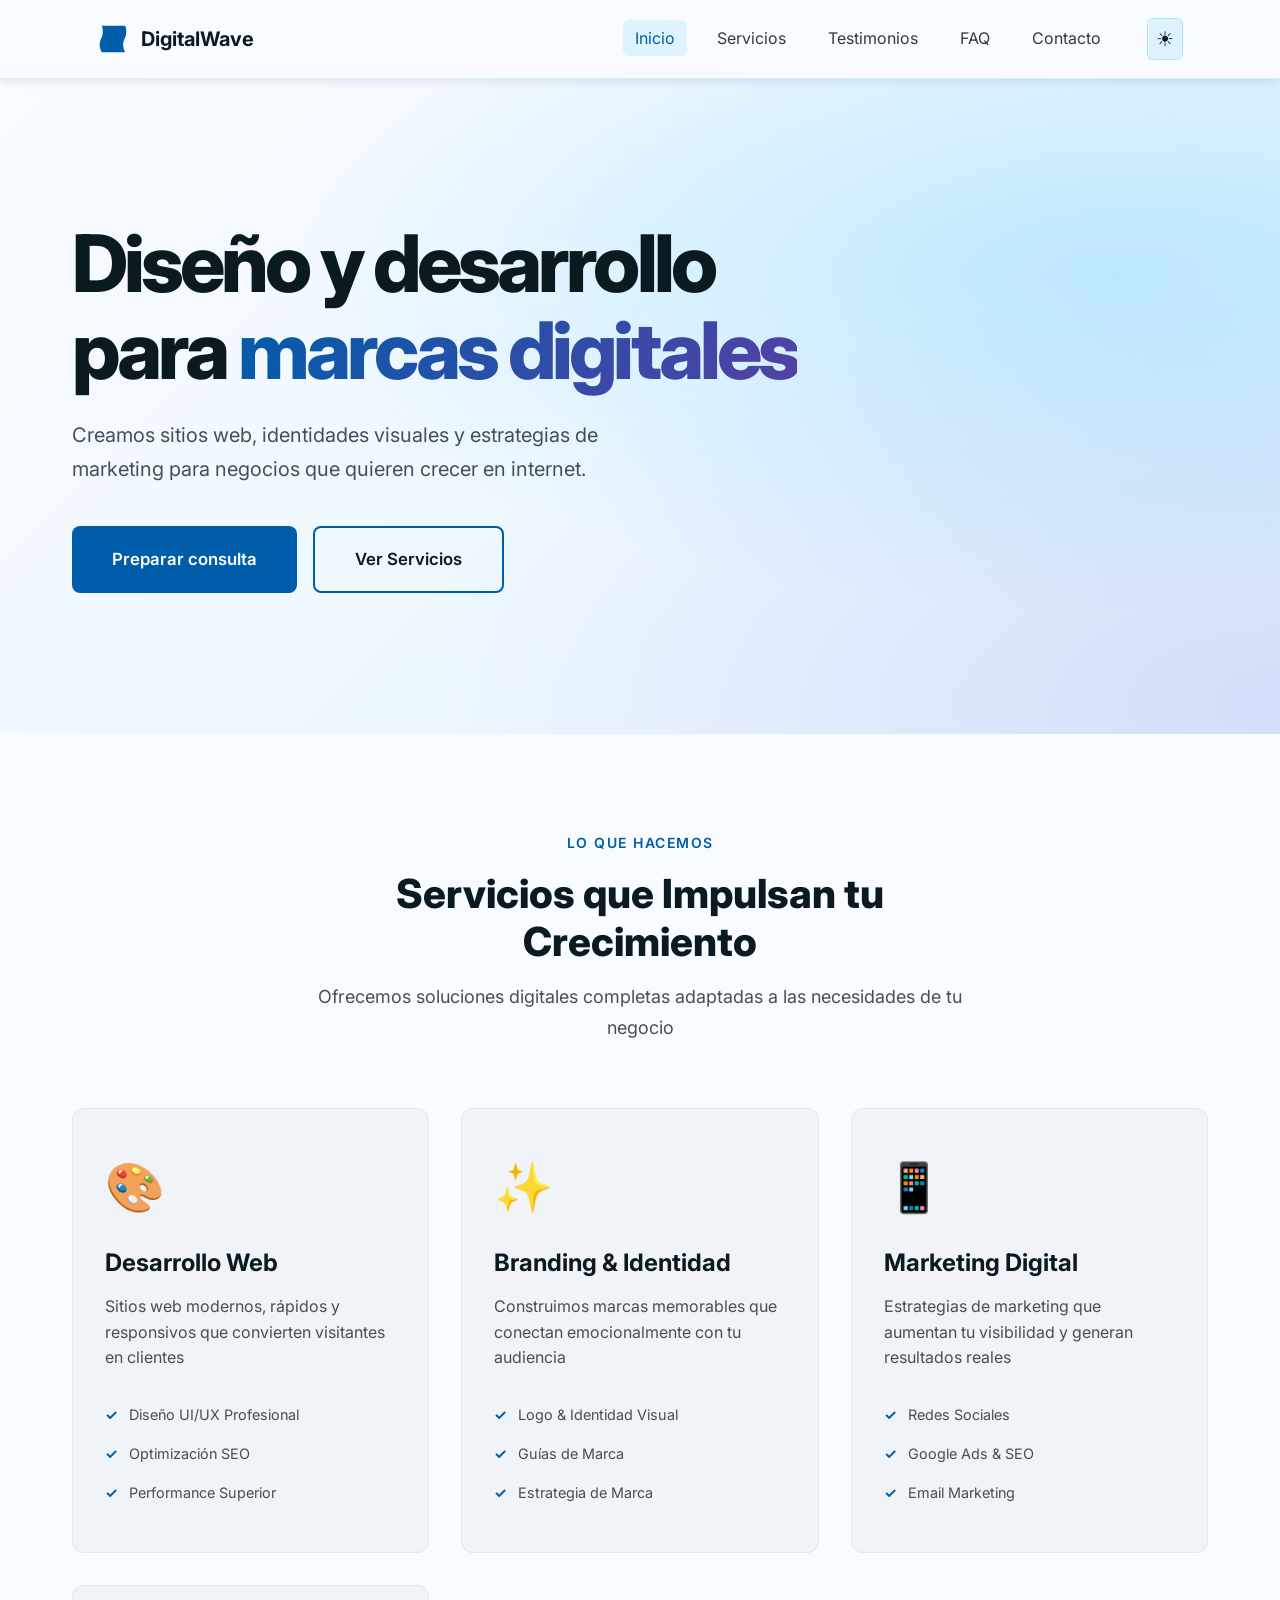
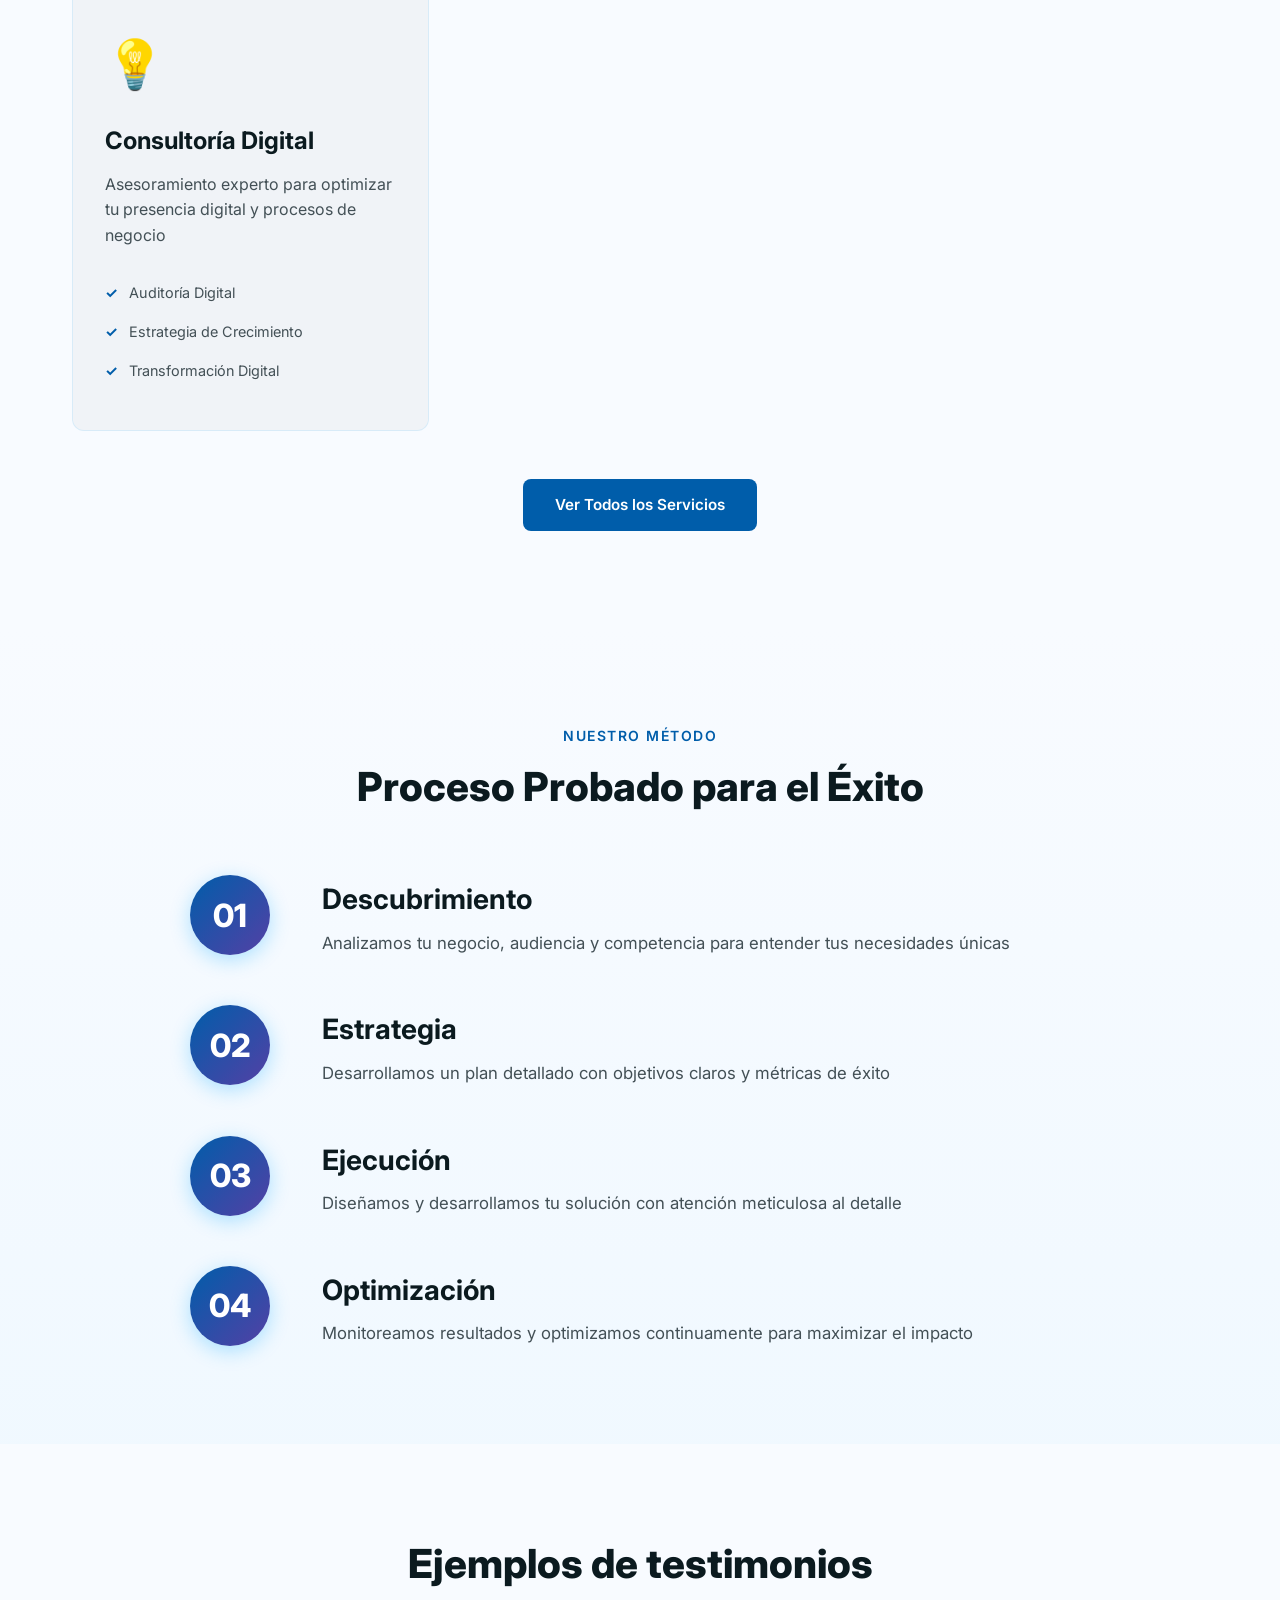
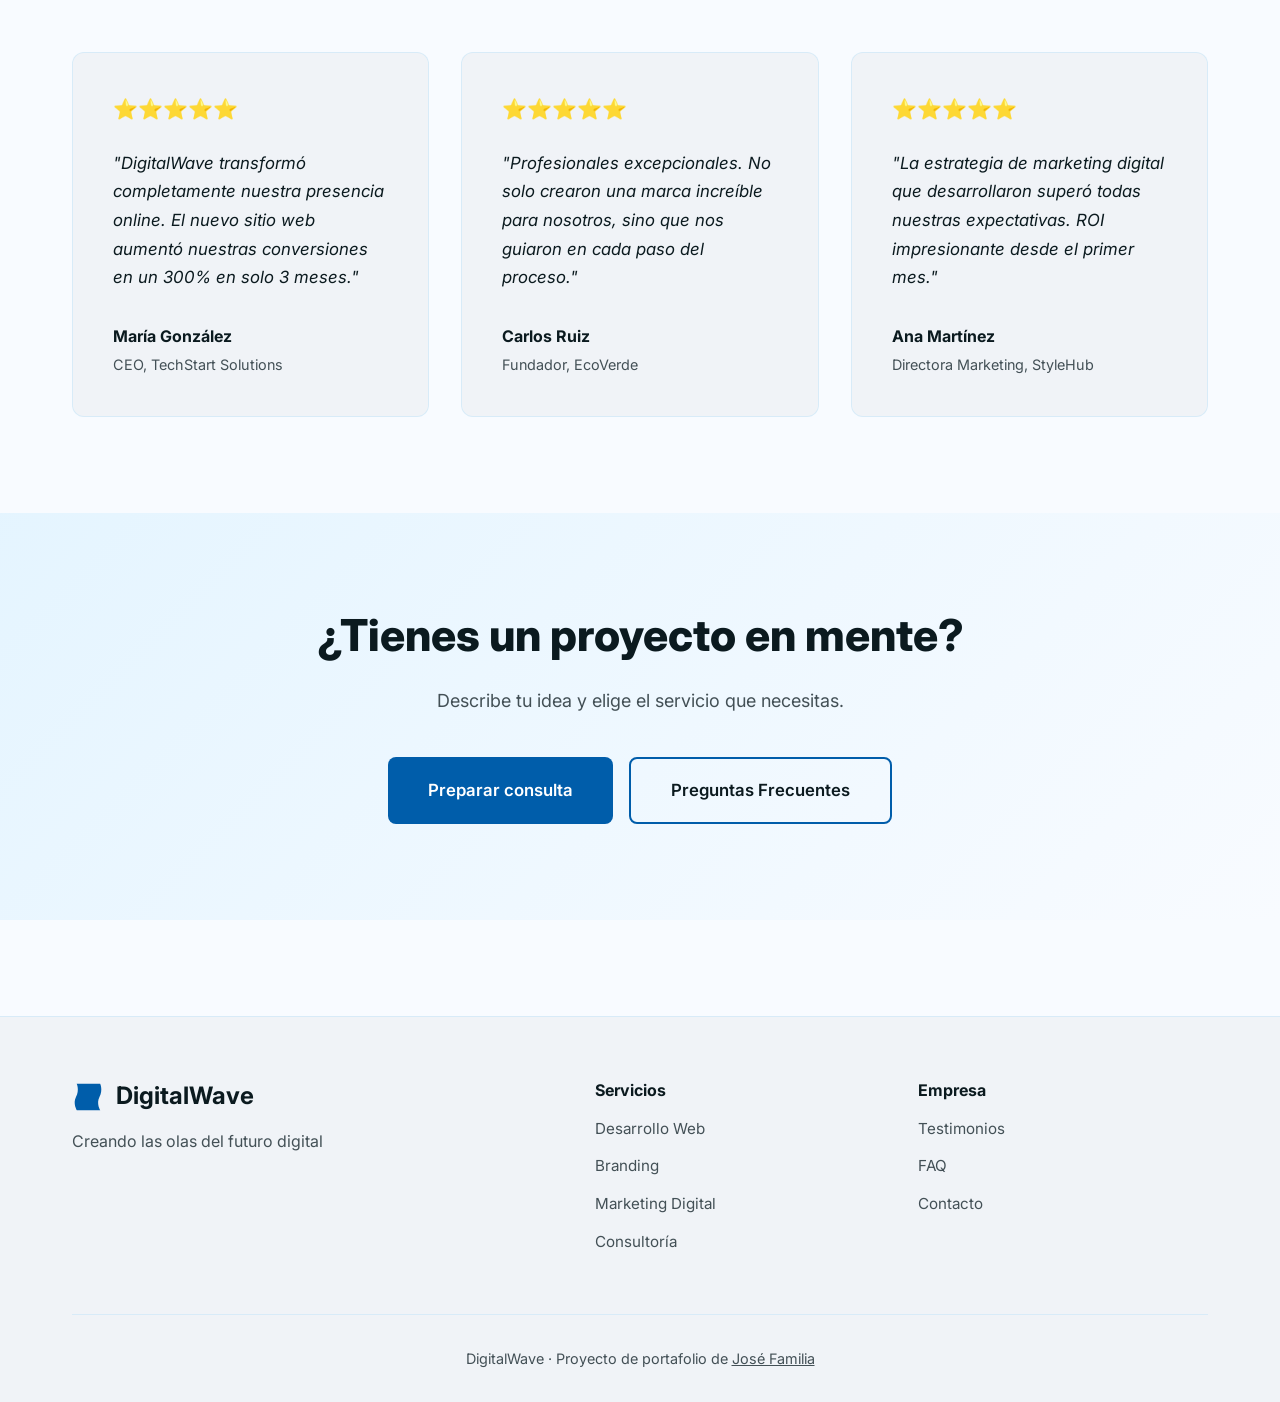
==== commit 57e68c83: "Refresh DigitalWave navigation and contact demo" ====
--- a/index.html
+++ b/index.html
@@ -3,6 +3,7 @@
   <head>
     <meta charset="UTF-8" />
     <meta name="viewport" content="width=device-width, initial-scale=1.0" />
+    <meta name="description" content="DigitalWave, sitio de demostración de una agencia creativa de desarrollo web, identidad visual y marketing digital." />
     <link rel="stylesheet" href="index.css" />
     <link rel="preconnect" href="https://fonts.googleapis.com" />
     <link rel="preconnect" href="https://fonts.gstatic.com" crossorigin />
@@ -17,11 +18,13 @@
   </head>
 
   <body>
+    <a class="skip-link" href="#contenido">Saltar al contenido</a>
     <!-- HEADER -->
     <header class="site-header">
-      <nav class="main-nav container">
-        <div class="logo">
+      <nav class="main-nav container" aria-label="Navegación principal">
+        <a class="logo" href="index.html">
           <svg
+            aria-hidden="true"
             fill="currentColor"
             viewBox="0 0 48 48"
             xmlns="http://www.w3.org/2000/svg"
@@ -30,279 +33,267 @@
               d="M42.4379 44C42.4379 44 36.0744 33.9038 41.1692 24C46.8624 12.9336 42.2078 4 42.2078 4L7.01134 4C7.01134 4 11.6577 12.932 5.96912 23.9969C0.876273 33.9029 7.27094 44 7.27094 44L42.4379 44Z"
             ></path>
           </svg>
-          <h2>DigitalWave</h2>
-        </div>
-
-        <button class="hamburger" aria-label="Menú" aria-expanded="false">
+          <span>DigitalWave</span>
+        </a>
+
+        <button
+          class="hamburger"
+          type="button"
+          aria-label="Menú"
+          aria-expanded="false"
+          aria-controls="navegacion"
+        >
           <span></span>
           <span></span>
           <span></span>
         </button>
 
-        <ul
-          class="nav-links"
-          role="navigation"
-          aria-label="Navegación principal"
-        >
+        <ul class="nav-links" id="navegacion">
+          <li><a href="index.html" aria-current="page">Inicio</a></li>
           <li><a href="pages/Servicios.html">Servicios</a></li>
           <li><a href="pages/Testimonios.html">Testimonios</a></li>
           <li><a href="pages/FaQ.html">FAQ</a></li>
           <li><a href="pages/Contactos.html">Contacto</a></li>
           <li class="theme-toggle-wrapper">
-            <button class="theme-toggle" aria-label="Cambiar tema">🌙</button>
+            <button class="theme-toggle" type="button" aria-label="Tema oscuro" hidden>☾</button>
           </li>
         </ul>
       </nav>
     </header>
 
-    <!-- HERO -->
-    <section class="hero-main">
-      <div class="container">
-        <div class="hero-content">
-          <span class="hero-badge">🚀 Innovación Digital</span>
-          <h1 class="hero-title">
-            Creamos Experiencias
-            <span class="gradient-text">Digitales Extraordinarias</span>
-          </h1>
-          <p class="hero-description">
-            Transformamos ideas en soluciones digitales que impulsan tu negocio.
-            Diseño, desarrollo y estrategia digital de clase mundial.
-          </p>
-          <div class="hero-actions">
-            <a href="pages/Contactos.html" class="btn btn-primary btn-lg"
-              >Comenzar Proyecto</a
+    <main id="contenido" tabindex="-1">
+      <!-- HERO -->
+      <section class="hero-main">
+        <div class="container">
+          <div class="hero-content">
+            <h1 class="hero-title">
+              Diseño y desarrollo para
+              <span class="gradient-text">marcas digitales</span>
+            </h1>
+            <p class="hero-description">
+              Creamos sitios web, identidades visuales y estrategias de marketing
+              para negocios que quieren crecer en internet.
+            </p>
+            <div class="hero-actions">
+              <a href="pages/Contactos.html#formulario" class="btn btn-primary btn-lg"
+                >Preparar consulta</a
+              >
+              <a href="pages/Servicios.html" class="btn btn-secondary btn-lg"
+                >Ver Servicios</a
+              >
+            </div>
+          </div>
+        </div>
+      </section>
+
+      <!-- SERVICIOS PREVIEW -->
+      <section class="services-preview">
+        <div class="container">
+          <div class="section-header">
+            <span class="section-label">Lo que hacemos</span>
+            <h2 class="section-title">Servicios que Impulsan tu Crecimiento</h2>
+            <p class="section-description">
+              Ofrecemos soluciones digitales completas adaptadas a las necesidades
+              de tu negocio
+            </p>
+          </div>
+
+          <div class="services-grid">
+            <article class="service-card" data-animate>
+              <div class="service-icon">🎨</div>
+              <h3 class="service-title">Desarrollo Web</h3>
+              <p class="service-description">
+                Sitios web modernos, rápidos y responsivos que convierten
+                visitantes en clientes
+              </p>
+              <ul class="service-features">
+                <li>Diseño UI/UX Profesional</li>
+                <li>Optimización SEO</li>
+                <li>Performance Superior</li>
+              </ul>
+            </article>
+
+            <article class="service-card" data-animate>
+              <div class="service-icon">✨</div>
+              <h3 class="service-title">Branding & Identidad</h3>
+              <p class="service-description">
+                Construimos marcas memorables que conectan emocionalmente con tu
+                audiencia
+              </p>
+              <ul class="service-features">
+                <li>Logo & Identidad Visual</li>
+                <li>Guías de Marca</li>
+                <li>Estrategia de Marca</li>
+              </ul>
+            </article>
+
+            <article class="service-card" data-animate>
+              <div class="service-icon">📱</div>
+              <h3 class="service-title">Marketing Digital</h3>
+              <p class="service-description">
+                Estrategias de marketing que aumentan tu visibilidad y generan
+                resultados reales
+              </p>
+              <ul class="service-features">
+                <li>Redes Sociales</li>
+                <li>Google Ads & SEO</li>
+                <li>Email Marketing</li>
+              </ul>
+            </article>
+
+            <article class="service-card" data-animate>
+              <div class="service-icon">💡</div>
+              <h3 class="service-title">Consultoría Digital</h3>
+              <p class="service-description">
+                Asesoramiento experto para optimizar tu presencia digital y
+                procesos de negocio
+              </p>
+              <ul class="service-features">
+                <li>Auditoría Digital</li>
+                <li>Estrategia de Crecimiento</li>
+                <li>Transformación Digital</li>
+              </ul>
+            </article>
+          </div>
+
+          <div class="section-cta">
+            <a href="pages/Servicios.html" class="btn btn-primary"
+              >Ver Todos los Servicios</a
             >
-            <a href="pages/Servicios.html" class="btn btn-secondary btn-lg"
-              >Ver Servicios</a
-            >
-          </div>
-          <div class="hero-stats">
-            <div class="stat-item">
-              <span class="stat-number">150+</span>
-              <span class="stat-label">Proyectos Completados</span>
-            </div>
-            <div class="stat-item">
-              <span class="stat-number">98%</span>
-              <span class="stat-label">Satisfacción Cliente</span>
-            </div>
-            <div class="stat-item">
-              <span class="stat-number">5+</span>
-              <span class="stat-label">Años Experiencia</span>
-            </div>
-          </div>
-        </div>
-      </div>
-    </section>
-
-    <!-- SERVICIOS PREVIEW -->
-    <section class="services-preview">
-      <div class="container">
-        <div class="section-header">
-          <span class="section-label">Lo que hacemos</span>
-          <h2 class="section-title">Servicios que Impulsan tu Crecimiento</h2>
-          <p class="section-description">
-            Ofrecemos soluciones digitales completas adaptadas a las necesidades
-            de tu negocio
-          </p>
-        </div>
-
-        <div class="services-grid">
-          <article class="service-card" data-animate>
-            <div class="service-icon">🎨</div>
-            <h3 class="service-title">Desarrollo Web</h3>
-            <p class="service-description">
-              Sitios web modernos, rápidos y responsivos que convierten
-              visitantes en clientes
+          </div>
+        </div>
+      </section>
+
+      <!-- PROCESO -->
+      <section class="process-section">
+        <div class="container">
+          <div class="section-header">
+            <span class="section-label">Nuestro Método</span>
+            <h2 class="section-title">Proceso Probado para el Éxito</h2>
+          </div>
+
+          <div class="process-timeline">
+            <div class="process-step" data-animate>
+              <div class="step-number">01</div>
+              <div class="step-content">
+                <h3 class="step-title">Descubrimiento</h3>
+                <p class="step-description">
+                  Analizamos tu negocio, audiencia y competencia para entender tus
+                  necesidades únicas
+                </p>
+              </div>
+            </div>
+
+            <div class="process-step" data-animate>
+              <div class="step-number">02</div>
+              <div class="step-content">
+                <h3 class="step-title">Estrategia</h3>
+                <p class="step-description">
+                  Desarrollamos un plan detallado con objetivos claros y métricas
+                  de éxito
+                </p>
+              </div>
+            </div>
+
+            <div class="process-step" data-animate>
+              <div class="step-number">03</div>
+              <div class="step-content">
+                <h3 class="step-title">Ejecución</h3>
+                <p class="step-description">
+                  Diseñamos y desarrollamos tu solución con atención meticulosa al
+                  detalle
+                </p>
+              </div>
+            </div>
+
+            <div class="process-step" data-animate>
+              <div class="step-number">04</div>
+              <div class="step-content">
+                <h3 class="step-title">Optimización</h3>
+                <p class="step-description">
+                  Monitoreamos resultados y optimizamos continuamente para
+                  maximizar el impacto
+                </p>
+              </div>
+            </div>
+          </div>
+        </div>
+      </section>
+
+      <!-- TESTIMONIOS -->
+      <section class="testimonials-section">
+        <div class="container">
+          <div class="section-header">
+            <h2 class="section-title">Ejemplos de testimonios</h2>
+          </div>
+
+          <div class="testimonials-grid">
+            <article class="testimonial-card" data-animate>
+              <div class="testimonial-stars">⭐⭐⭐⭐⭐</div>
+              <blockquote class="testimonial-quote">
+                "DigitalWave transformó completamente nuestra presencia online. El
+                nuevo sitio web aumentó nuestras conversiones en un 300% en solo 3
+                meses."
+              </blockquote>
+              <div class="testimonial-author">
+                <div class="author-info">
+                  <div class="author-name">María González</div>
+                  <div class="author-role">CEO, TechStart Solutions</div>
+                </div>
+              </div>
+            </article>
+
+            <article class="testimonial-card" data-animate>
+              <div class="testimonial-stars">⭐⭐⭐⭐⭐</div>
+              <blockquote class="testimonial-quote">
+                "Profesionales excepcionales. No solo crearon una marca increíble
+                para nosotros, sino que nos guiaron en cada paso del proceso."
+              </blockquote>
+              <div class="testimonial-author">
+                <div class="author-info">
+                  <div class="author-name">Carlos Ruiz</div>
+                  <div class="author-role">Fundador, EcoVerde</div>
+                </div>
+              </div>
+            </article>
+
+            <article class="testimonial-card" data-animate>
+              <div class="testimonial-stars">⭐⭐⭐⭐⭐</div>
+              <blockquote class="testimonial-quote">
+                "La estrategia de marketing digital que desarrollaron superó todas
+                nuestras expectativas. ROI impresionante desde el primer mes."
+              </blockquote>
+              <div class="testimonial-author">
+                <div class="author-info">
+                  <div class="author-name">Ana Martínez</div>
+                  <div class="author-role">Directora Marketing, StyleHub</div>
+                </div>
+              </div>
+            </article>
+          </div>
+        </div>
+      </section>
+
+      <!-- CTA FINAL -->
+      <section class="cta-section">
+        <div class="container">
+          <div class="cta-content">
+            <h2 class="cta-title">¿Tienes un proyecto en mente?</h2>
+            <p class="cta-description">
+              Describe tu idea y elige el servicio que necesitas.
             </p>
-            <ul class="service-features">
-              <li>Diseño UI/UX Profesional</li>
-              <li>Optimización SEO</li>
-              <li>Performance Superior</li>
-            </ul>
-          </article>
-
-          <article class="service-card" data-animate>
-            <div class="service-icon">✨</div>
-            <h3 class="service-title">Branding & Identidad</h3>
-            <p class="service-description">
-              Construimos marcas memorables que conectan emocionalmente con tu
-              audiencia
-            </p>
-            <ul class="service-features">
-              <li>Logo & Identidad Visual</li>
-              <li>Guías de Marca</li>
-              <li>Estrategia de Marca</li>
-            </ul>
-          </article>
-
-          <article class="service-card" data-animate>
-            <div class="service-icon">📱</div>
-            <h3 class="service-title">Marketing Digital</h3>
-            <p class="service-description">
-              Estrategias de marketing que aumentan tu visibilidad y generan
-              resultados reales
-            </p>
-            <ul class="service-features">
-              <li>Redes Sociales</li>
-              <li>Google Ads & SEO</li>
-              <li>Email Marketing</li>
-            </ul>
-          </article>
-
-          <article class="service-card" data-animate>
-            <div class="service-icon">💡</div>
-            <h3 class="service-title">Consultoría Digital</h3>
-            <p class="service-description">
-              Asesoramiento experto para optimizar tu presencia digital y
-              procesos de negocio
-            </p>
-            <ul class="service-features">
-              <li>Auditoría Digital</li>
-              <li>Estrategia de Crecimiento</li>
-              <li>Transformación Digital</li>
-            </ul>
-          </article>
-        </div>
-
-        <div class="section-cta">
-          <a href="pages/Servicios.html" class="btn btn-primary"
-            >Ver Todos los Servicios</a
-          >
-        </div>
-      </div>
-    </section>
-
-    <!-- PROCESO -->
-    <section class="process-section">
-      <div class="container">
-        <div class="section-header">
-          <span class="section-label">Nuestro Método</span>
-          <h2 class="section-title">Proceso Probado para el Éxito</h2>
-        </div>
-
-        <div class="process-timeline">
-          <div class="process-step" data-animate>
-            <div class="step-number">01</div>
-            <div class="step-content">
-              <h3 class="step-title">Descubrimiento</h3>
-              <p class="step-description">
-                Analizamos tu negocio, audiencia y competencia para entender tus
-                necesidades únicas
-              </p>
-            </div>
-          </div>
-
-          <div class="process-step" data-animate>
-            <div class="step-number">02</div>
-            <div class="step-content">
-              <h3 class="step-title">Estrategia</h3>
-              <p class="step-description">
-                Desarrollamos un plan detallado con objetivos claros y métricas
-                de éxito
-              </p>
-            </div>
-          </div>
-
-          <div class="process-step" data-animate>
-            <div class="step-number">03</div>
-            <div class="step-content">
-              <h3 class="step-title">Ejecución</h3>
-              <p class="step-description">
-                Diseñamos y desarrollamos tu solución con atención meticulosa al
-                detalle
-              </p>
-            </div>
-          </div>
-
-          <div class="process-step" data-animate>
-            <div class="step-number">04</div>
-            <div class="step-content">
-              <h3 class="step-title">Optimización</h3>
-              <p class="step-description">
-                Monitoreamos resultados y optimizamos continuamente para
-                maximizar el impacto
-              </p>
-            </div>
-          </div>
-        </div>
-      </div>
-    </section>
-
-    <!-- TESTIMONIOS -->
-    <section class="testimonials-section">
-      <div class="container">
-        <div class="section-header">
-          <span class="section-label">Lo que dicen nuestros clientes</span>
-          <h2 class="section-title">Historias de Éxito</h2>
-        </div>
-
-        <div class="testimonials-grid">
-          <article class="testimonial-card" data-animate>
-            <div class="testimonial-stars">⭐⭐⭐⭐⭐</div>
-            <blockquote class="testimonial-quote">
-              "DigitalWave transformó completamente nuestra presencia online. El
-              nuevo sitio web aumentó nuestras conversiones en un 300% en solo 3
-              meses."
-            </blockquote>
-            <div class="testimonial-author">
-              <div class="author-info">
-                <div class="author-name">María González</div>
-                <div class="author-role">CEO, TechStart Solutions</div>
-              </div>
-            </div>
-          </article>
-
-          <article class="testimonial-card" data-animate>
-            <div class="testimonial-stars">⭐⭐⭐⭐⭐</div>
-            <blockquote class="testimonial-quote">
-              "Profesionales excepcionales. No solo crearon una marca increíble
-              para nosotros, sino que nos guiaron en cada paso del proceso."
-            </blockquote>
-            <div class="testimonial-author">
-              <div class="author-info">
-                <div class="author-name">Carlos Ruiz</div>
-                <div class="author-role">Fundador, EcoVerde</div>
-              </div>
-            </div>
-          </article>
-
-          <article class="testimonial-card" data-animate>
-            <div class="testimonial-stars">⭐⭐⭐⭐⭐</div>
-            <blockquote class="testimonial-quote">
-              "La estrategia de marketing digital que desarrollaron superó todas
-              nuestras expectativas. ROI impresionante desde el primer mes."
-            </blockquote>
-            <div class="testimonial-author">
-              <div class="author-info">
-                <div class="author-name">Ana Martínez</div>
-                <div class="author-role">Directora Marketing, StyleHub</div>
-              </div>
-            </div>
-          </article>
-        </div>
-      </div>
-    </section>
-
-    <!-- CTA FINAL -->
-    <section class="cta-section">
-      <div class="container">
-        <div class="cta-content">
-          <h2 class="cta-title">¿Listo para Impulsar tu Negocio?</h2>
-          <p class="cta-description">
-            Conversemos sobre tu proyecto y descubre cómo podemos ayudarte a
-            alcanzar tus objetivos digitales
-          </p>
-          <div class="cta-actions">
-            <a href="pages/Contactos.html" class="btn btn-primary btn-lg"
-              >Comenzar Ahora</a
-            >
-            <a href="pages/FaQ.html" class="btn btn-secondary btn-lg"
-              >Preguntas Frecuentes</a
-            >
-          </div>
-        </div>
-      </div>
-    </section>
+            <div class="cta-actions">
+              <a href="pages/Contactos.html#formulario" class="btn btn-primary btn-lg"
+                >Preparar consulta</a
+              >
+              <a href="pages/FaQ.html" class="btn btn-secondary btn-lg"
+                >Preguntas Frecuentes</a
+              >
+            </div>
+          </div>
+        </div>
+      </section>
+    </main>
 
     <!-- FOOTER -->
     <footer class="site-footer">
@@ -328,10 +319,10 @@
             <div class="footer-column">
               <h4>Servicios</h4>
               <ul>
-                <li><a href="pages/Servicios.html">Desarrollo Web</a></li>
-                <li><a href="pages/Servicios.html">Branding</a></li>
-                <li><a href="pages/Servicios.html">Marketing Digital</a></li>
-                <li><a href="pages/Servicios.html">Consultoría</a></li>
+                <li><a href="pages/Servicios.html#desarrollo-web">Desarrollo Web</a></li>
+                <li><a href="pages/Servicios.html#branding">Branding</a></li>
+                <li><a href="pages/Servicios.html#marketing">Marketing Digital</a></li>
+                <li><a href="pages/Servicios.html#consultoria">Consultoría</a></li>
               </ul>
             </div>
 
@@ -344,20 +335,11 @@
               </ul>
             </div>
 
-            <div class="footer-column">
-              <h4>Síguenos</h4>
-              <div class="social-links">
-                <a href="#" aria-label="LinkedIn">💼</a>
-                <a href="#" aria-label="Twitter">🐦</a>
-                <a href="#" aria-label="Instagram">📷</a>
-                <a href="#" aria-label="Facebook">📘</a>
-              </div>
-            </div>
           </div>
         </div>
 
         <div class="footer-bottom">
-          <p>&copy; 2025 DigitalWave. Todos los derechos reservados.</p>
+          <p>DigitalWave · Proyecto de portafolio de <a href="https://github.com/Jose-Familia">José Familia</a></p>
         </div>
       </div>
     </footer>
--- a/index.css
+++ b/index.css
@@ -14,23 +14,29 @@
    ========================================== */
 
 :root {
+  color-scheme: dark;
   --bg: #08131b;
   --text: #ffffff;
   --muted: #c9d1d9;
   --card-bg: rgba(255, 255, 255, 0.03);
   --accent: #00aaff;
   --accent-text: #013043;
-  --hero-overlay: rgba(2, 6, 9, 0.45);
+  --accent-hover: #4ac5ff;
+  --gradient-end: #68e2ff;
+  --danger: #ff9292;
 }
 
 [data-theme="light"] {
-  --bg: #ffffff;
+  color-scheme: light;
+  --bg: #f8fbff;
   --text: #0b1a1f;
   --muted: #435056;
   --card-bg: rgba(2, 6, 9, 0.03);
-  --accent: #0077cc;
+  --accent: #005daa;
   --accent-text: #ffffff;
-  --hero-overlay: rgba(255, 255, 255, 0.2);
+  --accent-hover: #004783;
+  --gradient-end: #5440a5;
+  --danger: #ad2536;
 }
 
 /* ==========================================
@@ -42,6 +48,7 @@
     sans-serif;
   color: var(--text);
   background-color: var(--bg);
+  overflow-wrap: anywhere;
   line-height: 1.6;
   transition: background-color 0.3s ease, color 0.3s ease;
 }
@@ -97,7 +104,7 @@
   border: none;
   transition: all 0.3s ease;
   text-decoration: none;
-  white-space: nowrap;
+  text-align: center;
 }
 
 .btn-primary,
@@ -108,7 +115,7 @@
 
 .btn-primary:hover,
 .btn.primary:hover {
-  background: #0099dd;
+  background: var(--accent-hover);
   transform: translateY(-2px);
   box-shadow: 0 8px 16px rgba(0, 170, 255, 0.3);
 }
@@ -134,17 +141,14 @@
    ========================================== */
 
 .site-header {
-  background: linear-gradient(
-    90deg,
-    rgba(8, 19, 27, 0.95),
-    rgba(3, 11, 15, 0.85)
-  );
+  background: var(--bg);
+  border-bottom: 1px solid rgba(0, 170, 255, 0.15);
   padding: 1.125rem 1.75rem;
   color: var(--text);
   position: sticky;
   top: 0;
   z-index: 100;
-  backdrop-filter: blur(10px);
+  box-shadow: 0 2px 10px rgba(0, 0, 0, 0.1);
 }
 
 .main-nav {
@@ -168,11 +172,7 @@
 .logo svg {
   width: 32px;
   height: 32px;
-}
-
-.logo h2 {
-  font-size: 1.25rem;
-  margin: 0;
+  color: var(--accent);
 }
 
 .nav-links {
@@ -183,17 +183,19 @@
 }
 
 .nav-links li a {
-  color: var(--muted);
+  color: var(--text);
   text-decoration: none;
   padding: 0.5rem 0.75rem;
   border-radius: 6px;
   transition: all 0.2s ease;
+  opacity: 0.85;
 }
 
 .nav-links li a:hover,
-.nav-links li a.active {
-  color: var(--text);
-  background: rgba(255, 255, 255, 0.05);
+.nav-links li a[aria-current="page"] {
+  color: var(--accent);
+  background: rgba(0, 170, 255, 0.1);
+  opacity: 1;
 }
 
 .theme-toggle-wrapper {
@@ -202,19 +204,22 @@
 }
 
 .theme-toggle {
-  background: transparent;
-  border: none;
+  background: rgba(0, 170, 255, 0.1);
+  border: 1px solid rgba(0, 170, 255, 0.2);
   font-size: 1.25rem;
   cursor: pointer;
-  color: var(--muted);
+  color: var(--text);
   margin-left: 1rem;
   padding: 0.5rem;
+  border-radius: 6px;
   transition: all 0.2s ease;
 }
 
 .theme-toggle:hover {
+  background: rgba(0, 170, 255, 0.2);
   color: var(--accent);
-  transform: scale(1.1);
+  transform: scale(1.05);
+  border-color: var(--accent);
 }
 
 /* Hamburger Menu */
@@ -226,7 +231,10 @@
   border: none;
   cursor: pointer;
   padding: 8px;
-  z-index: 1001;
+  min-width: 44px;
+  min-height: 44px;
+  align-items: center;
+  justify-content: center;
 }
 
 .hamburger span {
@@ -237,16 +245,16 @@
   transition: all 0.3s ease;
 }
 
-.hamburger.active span:nth-child(1) {
-  transform: rotate(45deg) translate(8px, 8px);
-}
-
-.hamburger.active span:nth-child(2) {
+.hamburger[aria-expanded="true"] span:nth-child(1) {
+  transform: rotate(45deg) translate(5.65px, 5.65px);
+}
+
+.hamburger[aria-expanded="true"] span:nth-child(2) {
   opacity: 0;
 }
 
-.hamburger.active span:nth-child(3) {
-  transform: rotate(-45deg) translate(7px, -7px);
+.hamburger[aria-expanded="true"] span:nth-child(3) {
+  transform: rotate(-45deg) translate(5.65px, -5.65px);
 }
 
 /* ==========================================
@@ -297,7 +305,7 @@
 
 .footer-links {
   display: grid;
-  grid-template-columns: repeat(3, 1fr);
+  grid-template-columns: repeat(2, 1fr);
   gap: 2rem;
 }
 
@@ -327,29 +335,6 @@
 
 .footer-column a:hover {
   color: var(--accent);
-}
-
-.social-links {
-  display: flex;
-  gap: 1rem;
-  margin-top: 0.5rem;
-}
-
-.social-links a {
-  display: flex;
-  align-items: center;
-  justify-content: center;
-  width: 40px;
-  height: 40px;
-  background: var(--bg);
-  border-radius: 8px;
-  font-size: 1.25rem;
-  transition: all 0.3s ease;
-}
-
-.social-links a:hover {
-  background: var(--accent);
-  transform: translateY(-3px);
 }
 
 .footer-bottom {
@@ -414,7 +399,7 @@
     var(--bg) 0%,
     rgba(0, 170, 255, 0.08) 100%
   );
-  padding: 8rem 0 6rem;
+  padding: clamp(5rem, 11vw, 10rem) 0;
   overflow: hidden;
 }
 
@@ -423,36 +408,24 @@
   position: absolute;
   top: 0;
   right: 0;
-  width: 50%;
+  width: 100%;
   height: 100%;
-  background: radial-gradient(
-    circle at top right,
-    rgba(0, 170, 255, 0.15),
-    transparent 70%
-  );
+  background:
+    radial-gradient(ellipse at 87% 30%, rgba(0, 170, 255, 0.2), transparent 52%),
+    radial-gradient(ellipse at 100% 95%, rgba(103, 79, 220, 0.14), transparent 48%);
   pointer-events: none;
 }
 
 .hero-content {
   position: relative;
   z-index: 1;
-  max-width: 800px;
-}
-
-.hero-badge {
-  display: inline-block;
-  padding: 0.5rem 1.25rem;
-  background: rgba(0, 170, 255, 0.1);
-  border: 1px solid var(--accent);
-  border-radius: 50px;
-  font-size: 0.875rem;
-  font-weight: 600;
-  color: var(--accent);
-  margin-bottom: 1.5rem;
+  max-width: 860px;
 }
 
 .hero-title {
-  font-size: 3.75rem;
+  font-size: clamp(2.25rem, 6.2vw, 5.25rem);
+  letter-spacing: -0.05em;
+  text-wrap: balance;
   font-weight: 800;
   line-height: 1.1;
   margin-bottom: 1.5rem;
@@ -460,7 +433,7 @@
 }
 
 .gradient-text {
-  background: linear-gradient(135deg, var(--accent) 0%, #00d4ff 100%);
+  background: linear-gradient(135deg, var(--accent), var(--gradient-end));
   -webkit-background-clip: text;
   -webkit-text-fill-color: transparent;
   background-clip: text;
@@ -477,49 +450,24 @@
 .hero-actions {
   display: flex;
   gap: 1rem;
-  margin-bottom: 4rem;
   flex-wrap: wrap;
 }
 
-.hero-stats {
-  display: flex;
-  gap: 3rem;
-  flex-wrap: wrap;
-}
-
-.stat-item {
-  display: flex;
-  flex-direction: column;
-}
-
-.stat-number {
-  font-size: 2.5rem;
-  font-weight: 800;
-  color: var(--accent);
-  line-height: 1;
-  margin-bottom: 0.5rem;
-}
-
-.stat-label {
-  font-size: 0.875rem;
-  color: var(--muted);
-  text-transform: uppercase;
-  letter-spacing: 0.5px;
-}
-
 /* ==========================================
    SMALL HERO (Internal Pages)
    ========================================== */
 
 .small-hero {
-  padding: 5rem 0;
+  padding: clamp(3.5rem, 8vw, 6rem) 0;
   text-align: center;
 }
 
 .small-hero h1 {
-  font-size: 2.75rem;
+  font-size: clamp(2rem, 4.5vw, 3.5rem);
   margin-bottom: 1rem;
   font-weight: 800;
+  letter-spacing: -0.035em;
+  text-wrap: balance;
 }
 
 .lead {
@@ -539,12 +487,14 @@
 
 .services-grid {
   display: grid;
-  grid-template-columns: repeat(auto-fit, minmax(280px, 1fr));
+  grid-template-columns: repeat(auto-fit, minmax(min(100%, 280px), 1fr));
   gap: 2rem;
   margin-bottom: 2rem;
 }
 
 .service-card {
+  display: flex;
+  flex-direction: column;
   background: var(--card-bg);
   padding: 2.5rem 2rem;
   border-radius: 12px;
@@ -561,6 +511,25 @@
 .service-icon {
   font-size: 3rem;
   margin-bottom: 1.5rem;
+}
+
+.service-link {
+  align-self: start;
+  display: inline-block;
+  margin-top: 1.25rem;
+  color: var(--accent);
+  font-weight: 600;
+  text-decoration: underline;
+  text-underline-offset: 0.25em;
+}
+
+.service-card .service-link {
+  margin-top: auto;
+  padding-top: 1.25rem;
+}
+
+.service-card:target {
+  border-color: var(--accent);
 }
 
 .service-title {
@@ -665,7 +634,7 @@
   width: 80px;
   height: 80px;
   border-radius: 50%;
-  background: linear-gradient(135deg, var(--accent) 0%, #00d4ff 100%);
+  background: linear-gradient(135deg, var(--accent), var(--gradient-end));
   color: white;
   display: flex;
   align-items: center;
@@ -863,14 +832,36 @@
    FORMS
    ========================================== */
 
-.form-section {
-  max-width: 720px;
-  margin: 3rem auto 5rem;
+.contact-layout {
+  display: grid;
+  grid-template-columns: minmax(0, 1.6fr) minmax(0, 1fr);
+  align-items: start;
+  gap: clamp(1.5rem, 5vw, 4rem);
+  max-width: 1020px;
+}
+
+.contact-guide,
+.contact-panel {
+  padding: clamp(1.25rem, 4vw, 2.75rem);
+  border: 1px solid rgba(0, 170, 255, 0.2);
+  border-radius: 16px;
+  background: var(--card-bg);
+}
+
+.contact-guide h2 {
+  margin-bottom: 0.75rem;
+}
+
+.contact-note {
+  color: var(--muted);
+  margin: 0.75rem 0 1.5rem;
 }
 
 .contact-form {
   display: grid;
   gap: 1.25rem;
+  min-inline-size: 0;
+  border: 0;
 }
 
 .contact-form .field {
@@ -886,22 +877,34 @@
 }
 
 .contact-form input,
-.contact-form textarea {
+.contact-form textarea,
+.contact-form select {
   padding: 0.875rem 1rem;
   border-radius: 8px;
-  border: 1px solid rgba(0, 170, 255, 0.2);
-  background: var(--card-bg);
+  border: 1px solid rgba(0, 170, 255, 0.3);
+  background: var(--bg);
   color: var(--text);
   font-family: inherit;
   font-size: 1rem;
   transition: all 0.2s ease;
+  width: 100%;
+}
+
+.contact-form select {
+  cursor: pointer;
+}
+
+.contact-form select option {
+  background: var(--bg);
+  color: var(--text);
+  padding: 0.5rem;
 }
 
 .contact-form input:focus,
-.contact-form textarea:focus {
-  outline: none;
-  box-shadow: 0 0 0 3px rgba(0, 170, 255, 0.15);
+.contact-form textarea:focus,
+.contact-form select:focus {
   border-color: var(--accent);
+  background: var(--bg);
 }
 
 .contact-form textarea {
@@ -909,58 +912,88 @@
   min-height: 120px;
 }
 
-.contact-form .error {
-  color: #ff6b6b;
-  font-size: 0.85rem;
-  margin-top: 0.5rem;
-  min-height: 1.2rem;
-}
-
-.contact-form .invalid {
-  border-color: #ff6b6b;
-}
-
-.actions {
-  display: flex;
-  gap: 1rem;
-  align-items: center;
-  margin-top: 0.5rem;
-}
-
-.form-status {
-  font-size: 0.9rem;
-}
-
-.form-status.sending {
-  color: #ffd966;
-}
-
-.form-status.success {
-  color: #4ade80;
-}
-
-.form-status.error {
-  color: #ff6b6b;
-}
-
-/* ==========================================
-   ANIMATIONS
-   ========================================== */
-
-[data-animate] {
-  opacity: 0;
-  transform: translateY(30px);
-  transition: opacity 0.6s ease, transform 0.6s ease;
+.field-error {
+  color: var(--danger);
+  font-size: 0.875rem;
+  margin-top: 0.35rem;
+}
+
+.contact-form [aria-invalid="true"] {
+  border-color: var(--danger);
+}
+
+.contact-form button:disabled {
+  opacity: 0.55;
+  cursor: default;
+}
+
+.form-status:not(:empty) {
+  margin-top: 1rem;
+  font-size: 0.95rem;
 }
 
 [data-animate].animated {
-  opacity: 1;
-  transform: translateY(0);
+  animation: reveal 0.45s ease-out;
+}
+
+@keyframes reveal {
+  from { translate: 0 0.65rem; }
+}
+
+@media (prefers-reduced-motion: reduce) {
+  *,
+  *::before,
+  *::after {
+    animation: none !important;
+    transition: none !important;
+  }
 }
 
 /* ==========================================
    UTILITY CLASSES
    ========================================== */
+
+[hidden] {
+  display: none !important;
+}
+
+:focus-visible {
+  outline: 3px solid var(--accent);
+  outline-offset: 3px;
+}
+
+[id] {
+  scroll-margin-top: 6rem;
+}
+
+.skip-link {
+  position: fixed;
+  top: 0.75rem;
+  left: 0.75rem;
+  z-index: 110;
+  padding: 0.75rem 1rem;
+  border-radius: 6px;
+  background: var(--accent);
+  color: var(--accent-text);
+  transform: translateY(calc(-100% - 1rem));
+}
+
+.skip-link:focus {
+  transform: none;
+}
+
+.visually-hidden {
+  position: absolute;
+  width: 1px;
+  height: 1px;
+  overflow: hidden;
+  clip-path: inset(50%);
+  white-space: nowrap;
+}
+
+.footer-bottom a {
+  text-decoration: underline;
+}
 
 .muted {
   color: var(--muted);
@@ -980,92 +1013,74 @@
     gap: 3rem;
   }
 
-  .footer-links {
-    grid-template-columns: repeat(2, 1fr);
+  .nav-links {
+    gap: 0.5rem;
+  }
+}
+
+@media (max-width: 820px) {
+  .site-header {
+    position: relative;
+    padding: 0.875rem 1rem;
+  }
+
+  .menu-ready .site-header {
+    position: sticky;
+  }
+
+  .menu-ready .hamburger {
+    display: flex;
   }
 
   .main-nav {
     flex-wrap: wrap;
+    padding: 0;
   }
 
   .nav-links {
-    gap: 0.75rem;
-  }
-
-  /* Contact page responsive */
-  div[style*="grid-template-columns: 1fr 1fr"] {
-    grid-template-columns: 1fr !important;
-  }
-}
-
-@media (max-width: 768px) {
-  .container {
-    padding: 0 1.5rem;
-  }
-
-  /* Mobile Navigation */
-  .hamburger {
-    display: flex;
-  }
-
-  .nav-links {
-    position: fixed;
-    top: 0;
-    right: -100%;
-    width: 280px;
-    height: 100vh;
+    flex-wrap: wrap;
+    width: 100%;
+    margin-top: 0.75rem;
+  }
+
+  .menu-ready .nav-links {
+    position: absolute;
+    top: 100%;
+    right: 0;
+    width: min(20rem, 100%);
+    margin: 0;
+    max-height: calc(100dvh - 4rem);
+    overflow-y: auto;
     background: var(--bg);
-    flex-direction: column;
-    padding: 6rem 2rem 2rem;
-    gap: 0.5rem;
-    transition: right 0.3s ease;
-    box-shadow: -5px 0 15px rgba(0, 0, 0, 0.3);
-    z-index: 1000;
-    border-left: 1px solid rgba(0, 170, 255, 0.1);
-  }
-
-  .nav-links.active {
-    right: 0;
-  }
-
-  .nav-links li {
-    width: 100%;
+    padding: 1rem;
+    display: grid;
+    border: 1px solid rgba(0, 170, 255, 0.2);
+    box-shadow: 0 12px 24px rgba(0, 0, 0, 0.15);
+    border-radius: 0 0 0 12px;
   }
 
   .nav-links li a {
     display: block;
-    padding: 1rem;
-    width: 100%;
-    text-align: left;
-    border-radius: 8px;
-    font-size: 1.05rem;
-  }
-
-  .theme-toggle-wrapper {
-    margin-top: auto;
-    padding-top: 1rem;
-    border-top: 1px solid rgba(0, 170, 255, 0.1);
   }
 
   .theme-toggle {
-    width: 100%;
+    min-width: 2.75rem;
+    min-height: 2.75rem;
     margin-left: 0;
-    padding: 1rem;
-    border-radius: 8px;
-    background: var(--card-bg);
-    border: 1px solid rgba(0, 170, 255, 0.2);
-    font-size: 1.5rem;
-    display: flex;
-    align-items: center;
-    justify-content: center;
+  }
+
+  .contact-layout {
+    grid-template-columns: 1fr;
+  }
+}
+
+@media (max-width: 768px) {
+  .container:not(.main-nav) {
+    padding-inline: 1.25rem;
   }
 
   .hero-main {
     padding: 5rem 0 3rem;
-  }
-
-  .hero-title {
-    font-size: 2.5rem;
   }
 
   .hero-description {
@@ -1075,18 +1090,6 @@
   .hero-actions {
     flex-direction: column;
     align-items: stretch;
-  }
-
-  .hero-stats {
-    gap: 2rem;
-  }
-
-  .stat-number {
-    font-size: 2rem;
-  }
-
-  .small-hero h1 {
-    font-size: 2rem;
   }
 
   .section-title {
@@ -1142,20 +1145,6 @@
     padding: 0.875rem 2rem;
     font-size: 1rem;
   }
-
-  .site-header {
-    padding: 0.875rem 1rem;
-  }
-
-  .nav-links {
-    flex-wrap: wrap;
-    gap: 0.5rem;
-  }
-
-  .nav-links li a {
-    padding: 0.4rem 0.6rem;
-    font-size: 0.9rem;
-  }
 }
 
 @media (max-width: 580px) {
@@ -1166,12 +1155,4 @@
   .site-footer {
     padding: 3rem 0 1.5rem;
   }
-
-  .hero-title {
-    font-size: 2rem;
-  }
-
-  .stat-number {
-    font-size: 1.75rem;
-  }
-}
+}
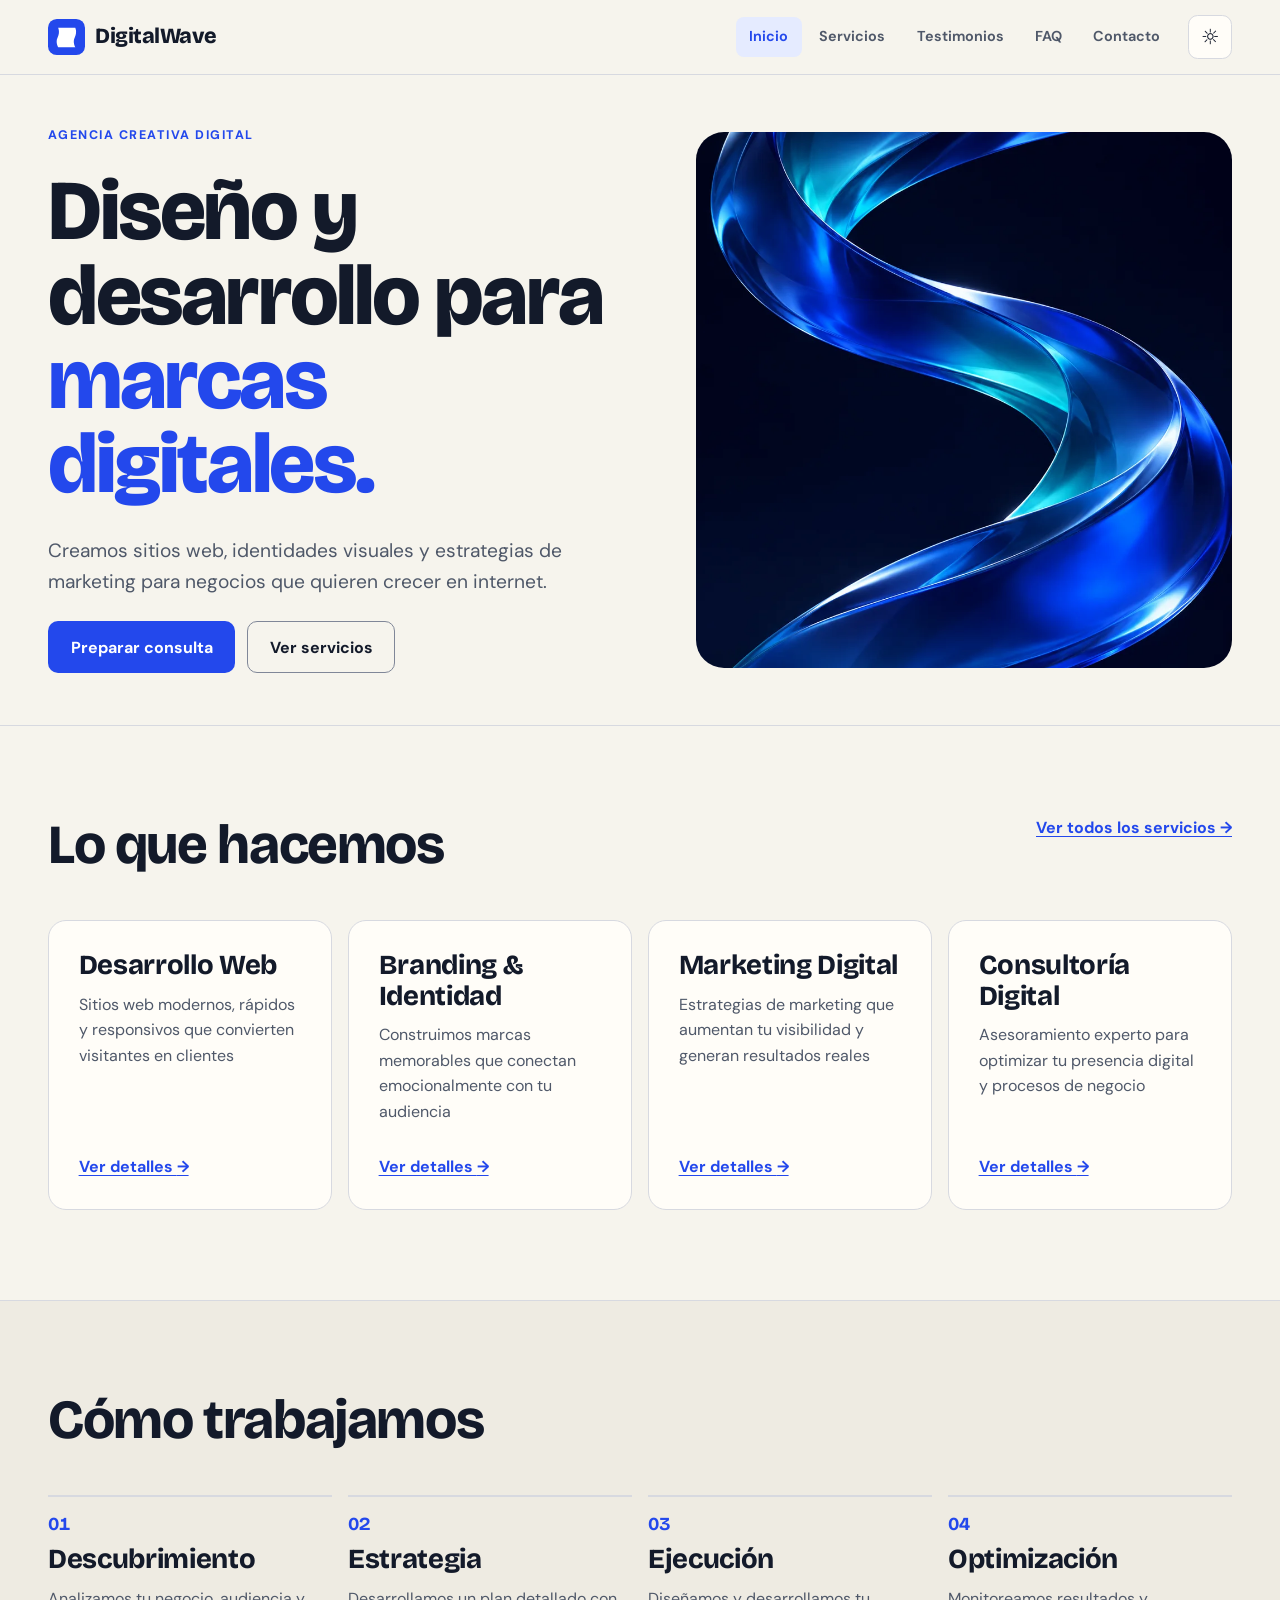
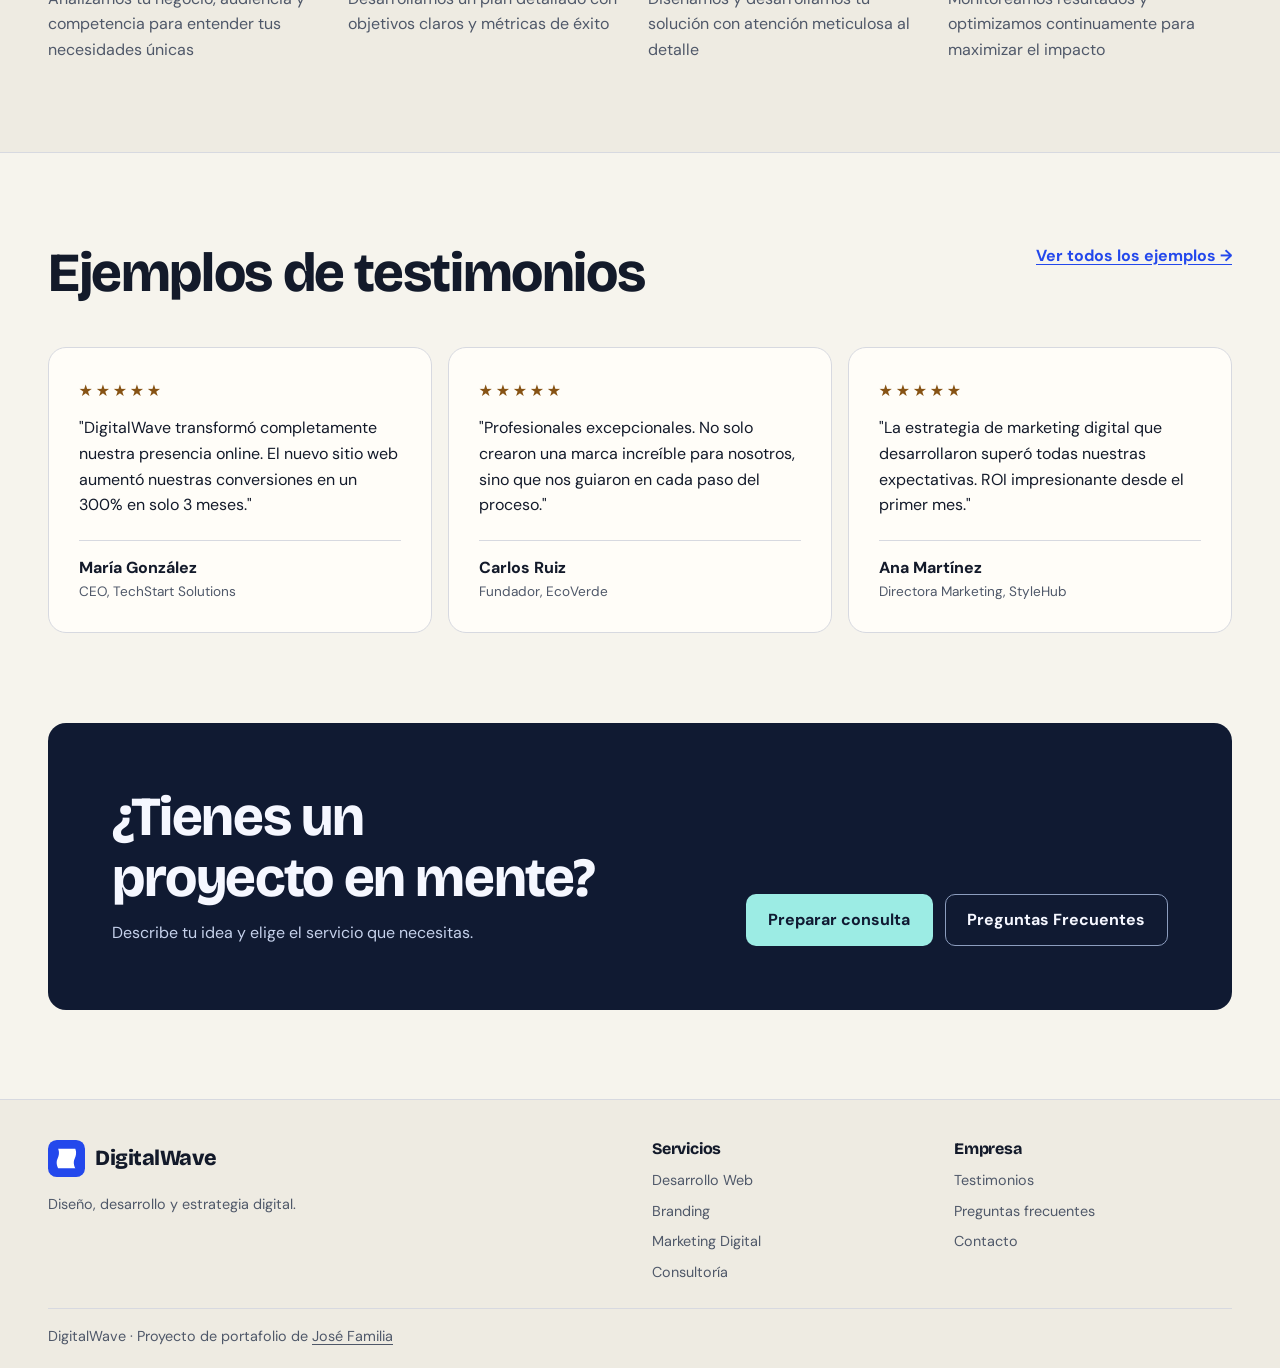
==== commit 141655aa: "Redesign DigitalWave and add cross-page transitions" ====
--- a/index.html
+++ b/index.html
@@ -4,14 +4,14 @@
     <meta charset="UTF-8" />
     <meta name="viewport" content="width=device-width, initial-scale=1.0" />
     <meta name="description" content="DigitalWave, sitio de demostración de una agencia creativa de desarrollo web, identidad visual y marketing digital." />
+    <script src="scripts/theme.js"></script>
     <link rel="stylesheet" href="index.css" />
     <link rel="preconnect" href="https://fonts.googleapis.com" />
     <link rel="preconnect" href="https://fonts.gstatic.com" crossorigin />
     <link
-      href="https://fonts.googleapis.com/css2?family=Inter:wght@300;400;600;800&display=swap"
+      href="https://fonts.googleapis.com/css2?family=Bricolage+Grotesque:opsz,wght@12..96,400..800&amp;family=DM+Sans:wght@400..700&amp;display=swap"
       rel="stylesheet"
     />
-    <script defer src="scripts/theme.js"></script>
     <script defer src="scripts/animations.js"></script>
     <script defer src="scripts/menu.js"></script>
     <title>DigitalWave - Agencia Digital Creativa</title>
@@ -64,11 +64,11 @@
     <main id="contenido" tabindex="-1">
       <!-- HERO -->
       <section class="hero-main">
-        <div class="container">
+        <div class="container hero-layout">
           <div class="hero-content">
+            <p class="section-label">Agencia creativa digital</p>
             <h1 class="hero-title">
-              Diseño y desarrollo para
-              <span class="gradient-text">marcas digitales</span>
+              Diseño y desarrollo para <span>marcas digitales.</span>
             </h1>
             <p class="hero-description">
               Creamos sitios web, identidades visuales y estrategias de marketing
@@ -79,88 +79,72 @@
                 >Preparar consulta</a
               >
               <a href="pages/Servicios.html" class="btn btn-secondary btn-lg"
-                >Ver Servicios</a
-              >
-            </div>
+                >Ver servicios</a
+              >
+            </div>
+          </div>
+          <div class="hero-art" aria-hidden="true">
+            <img src="assets/digitalwave-hero.webp" alt="" width="960" height="1200" fetchpriority="high" />
           </div>
         </div>
       </section>
 
       <!-- SERVICIOS PREVIEW -->
-      <section class="services-preview">
+      <section class="services-preview services-home">
         <div class="container">
           <div class="section-header">
-            <span class="section-label">Lo que hacemos</span>
-            <h2 class="section-title">Servicios que Impulsan tu Crecimiento</h2>
-            <p class="section-description">
-              Ofrecemos soluciones digitales completas adaptadas a las necesidades
-              de tu negocio
-            </p>
+            <h2 class="section-title">Lo que hacemos</h2>
+            <a class="service-link" href="pages/Servicios.html">
+              Ver todos los servicios <span aria-hidden="true">→</span>
+            </a>
           </div>
 
           <div class="services-grid">
             <article class="service-card" data-animate>
-              <div class="service-icon">🎨</div>
               <h3 class="service-title">Desarrollo Web</h3>
               <p class="service-description">
                 Sitios web modernos, rápidos y responsivos que convierten
                 visitantes en clientes
               </p>
-              <ul class="service-features">
-                <li>Diseño UI/UX Profesional</li>
-                <li>Optimización SEO</li>
-                <li>Performance Superior</li>
-              </ul>
+              <a class="service-link" href="pages/Servicios.html#desarrollo-web" aria-label="Ver detalles de desarrollo web">
+                Ver detalles <span aria-hidden="true">→</span>
+              </a>
             </article>
 
             <article class="service-card" data-animate>
-              <div class="service-icon">✨</div>
               <h3 class="service-title">Branding & Identidad</h3>
               <p class="service-description">
                 Construimos marcas memorables que conectan emocionalmente con tu
                 audiencia
               </p>
-              <ul class="service-features">
-                <li>Logo & Identidad Visual</li>
-                <li>Guías de Marca</li>
-                <li>Estrategia de Marca</li>
-              </ul>
+              <a class="service-link" href="pages/Servicios.html#branding" aria-label="Ver detalles de branding e identidad">
+                Ver detalles <span aria-hidden="true">→</span>
+              </a>
             </article>
 
             <article class="service-card" data-animate>
-              <div class="service-icon">📱</div>
               <h3 class="service-title">Marketing Digital</h3>
               <p class="service-description">
                 Estrategias de marketing que aumentan tu visibilidad y generan
                 resultados reales
               </p>
-              <ul class="service-features">
-                <li>Redes Sociales</li>
-                <li>Google Ads & SEO</li>
-                <li>Email Marketing</li>
-              </ul>
+              <a class="service-link" href="pages/Servicios.html#marketing" aria-label="Ver detalles de marketing digital">
+                Ver detalles <span aria-hidden="true">→</span>
+              </a>
             </article>
 
             <article class="service-card" data-animate>
-              <div class="service-icon">💡</div>
               <h3 class="service-title">Consultoría Digital</h3>
               <p class="service-description">
                 Asesoramiento experto para optimizar tu presencia digital y
                 procesos de negocio
               </p>
-              <ul class="service-features">
-                <li>Auditoría Digital</li>
-                <li>Estrategia de Crecimiento</li>
-                <li>Transformación Digital</li>
-              </ul>
-            </article>
-          </div>
-
-          <div class="section-cta">
-            <a href="pages/Servicios.html" class="btn btn-primary"
-              >Ver Todos los Servicios</a
-            >
-          </div>
+              <a class="service-link" href="pages/Servicios.html#consultoria" aria-label="Ver detalles de consultoría digital">
+                Ver detalles <span aria-hidden="true">→</span>
+              </a>
+            </article>
+          </div>
+
         </div>
       </section>
 
@@ -168,13 +152,12 @@
       <section class="process-section">
         <div class="container">
           <div class="section-header">
-            <span class="section-label">Nuestro Método</span>
-            <h2 class="section-title">Proceso Probado para el Éxito</h2>
-          </div>
-
-          <div class="process-timeline">
-            <div class="process-step" data-animate>
-              <div class="step-number">01</div>
+            <h2 class="section-title">Cómo trabajamos</h2>
+          </div>
+
+          <ol class="process-timeline">
+            <li class="process-step" data-animate>
+              <div class="step-number" aria-hidden="true">01</div>
               <div class="step-content">
                 <h3 class="step-title">Descubrimiento</h3>
                 <p class="step-description">
@@ -182,10 +165,10 @@
                   necesidades únicas
                 </p>
               </div>
-            </div>
-
-            <div class="process-step" data-animate>
-              <div class="step-number">02</div>
+            </li>
+
+            <li class="process-step" data-animate>
+              <div class="step-number" aria-hidden="true">02</div>
               <div class="step-content">
                 <h3 class="step-title">Estrategia</h3>
                 <p class="step-description">
@@ -193,10 +176,10 @@
                   de éxito
                 </p>
               </div>
-            </div>
-
-            <div class="process-step" data-animate>
-              <div class="step-number">03</div>
+            </li>
+
+            <li class="process-step" data-animate>
+              <div class="step-number" aria-hidden="true">03</div>
               <div class="step-content">
                 <h3 class="step-title">Ejecución</h3>
                 <p class="step-description">
@@ -204,10 +187,10 @@
                   detalle
                 </p>
               </div>
-            </div>
-
-            <div class="process-step" data-animate>
-              <div class="step-number">04</div>
+            </li>
+
+            <li class="process-step" data-animate>
+              <div class="step-number" aria-hidden="true">04</div>
               <div class="step-content">
                 <h3 class="step-title">Optimización</h3>
                 <p class="step-description">
@@ -215,8 +198,8 @@
                   maximizar el impacto
                 </p>
               </div>
-            </div>
-          </div>
+            </li>
+          </ol>
         </div>
       </section>
 
@@ -225,11 +208,14 @@
         <div class="container">
           <div class="section-header">
             <h2 class="section-title">Ejemplos de testimonios</h2>
+            <a class="service-link" href="pages/Testimonios.html">
+              Ver todos los ejemplos <span aria-hidden="true">→</span>
+            </a>
           </div>
 
           <div class="testimonials-grid">
             <article class="testimonial-card" data-animate>
-              <div class="testimonial-stars">⭐⭐⭐⭐⭐</div>
+              <div class="testimonial-stars" role="img" aria-label="5 de 5 estrellas">★★★★★</div>
               <blockquote class="testimonial-quote">
                 "DigitalWave transformó completamente nuestra presencia online. El
                 nuevo sitio web aumentó nuestras conversiones en un 300% en solo 3
@@ -244,7 +230,7 @@
             </article>
 
             <article class="testimonial-card" data-animate>
-              <div class="testimonial-stars">⭐⭐⭐⭐⭐</div>
+              <div class="testimonial-stars" role="img" aria-label="5 de 5 estrellas">★★★★★</div>
               <blockquote class="testimonial-quote">
                 "Profesionales excepcionales. No solo crearon una marca increíble
                 para nosotros, sino que nos guiaron en cada paso del proceso."
@@ -258,7 +244,7 @@
             </article>
 
             <article class="testimonial-card" data-animate>
-              <div class="testimonial-stars">⭐⭐⭐⭐⭐</div>
+              <div class="testimonial-stars" role="img" aria-label="5 de 5 estrellas">★★★★★</div>
               <blockquote class="testimonial-quote">
                 "La estrategia de marketing digital que desarrollaron superó todas
                 nuestras expectativas. ROI impresionante desde el primer mes."
@@ -312,7 +298,7 @@
               </svg>
               <h3>DigitalWave</h3>
             </div>
-            <p class="footer-tagline">Creando las olas del futuro digital</p>
+            <p class="footer-tagline">Diseño, desarrollo y estrategia digital.</p>
           </div>
 
           <div class="footer-links">
@@ -330,7 +316,7 @@
               <h4>Empresa</h4>
               <ul>
                 <li><a href="pages/Testimonios.html">Testimonios</a></li>
-                <li><a href="pages/FaQ.html">FAQ</a></li>
+                <li><a href="pages/FaQ.html">Preguntas frecuentes</a></li>
                 <li><a href="pages/Contactos.html">Contacto</a></li>
               </ul>
             </div>
--- a/index.css
+++ b/index.css
@@ -1,943 +1,953 @@
-/* ==========================================
-   DIGITALWAVE - ESTILOS CONSOLIDADOS
-   ========================================== */
-
-/* RESET */
+:root {
+  color-scheme: light;
+  --bg: #f6f4ed;
+  --surface: #fffdf8;
+  --surface-alt: #eeebe2;
+  --text: #131a2a;
+  --muted: #4f5869;
+  --line: #d7d9e0;
+  --field-line: #808798;
+  --accent: #2348ec;
+  --accent-soft: #e5ebff;
+  --focus: #2348ec;
+  --danger: #ad2536;
+  --star: #875314;
+  --button: #2348ec;
+  --button-hover: #1736bd;
+  --ink: #101a32;
+  --paper: #f5f7ff;
+  --aqua: #9cece4;
+  --display-font: "Bricolage Grotesque", "Arial", sans-serif;
+  --body-font: "DM Sans", system-ui, sans-serif;
+  --gutter: clamp(1.125rem, 4vw, 3rem);
+  --section-space: clamp(3.25rem, 7vw, 6rem);
+  --radius: 1.125rem;
+}
+
+[data-theme="dark"] {
+  color-scheme: dark;
+  --bg: #0e1525;
+  --surface: #151f34;
+  --surface-alt: #101b30;
+  --text: #f5f7ff;
+  --muted: #b8c3db;
+  --line: #35425b;
+  --field-line: #8592ae;
+  --accent: #aebeff;
+  --accent-soft: #26355f;
+  --focus: #bac7ff;
+  --danger: #ff9ea7;
+  --star: #f2c783;
+}
+
 * {
+  box-sizing: border-box;
+}
+
+[hidden] {
+  display: none !important;
+}
+
+body {
   margin: 0;
-  padding: 0;
-  box-sizing: border-box;
-}
-
-/* ==========================================
-   THEME VARIABLES
-   ========================================== */
-
-:root {
-  color-scheme: dark;
-  --bg: #08131b;
-  --text: #ffffff;
-  --muted: #c9d1d9;
-  --card-bg: rgba(255, 255, 255, 0.03);
-  --accent: #00aaff;
-  --accent-text: #013043;
-  --accent-hover: #4ac5ff;
-  --gradient-end: #68e2ff;
-  --danger: #ff9292;
-}
-
-[data-theme="light"] {
-  color-scheme: light;
-  --bg: #f8fbff;
-  --text: #0b1a1f;
-  --muted: #435056;
-  --card-bg: rgba(2, 6, 9, 0.03);
-  --accent: #005daa;
-  --accent-text: #ffffff;
-  --accent-hover: #004783;
-  --gradient-end: #5440a5;
-  --danger: #ad2536;
-}
-
-/* ==========================================
-   BASE STYLES
-   ========================================== */
-
-body {
-  font-family: "Inter", -apple-system, BlinkMacSystemFont, "Segoe UI",
-    sans-serif;
+  background: var(--bg);
   color: var(--text);
-  background-color: var(--bg);
+  font: 400 1rem/1.6 var(--body-font);
   overflow-wrap: anywhere;
-  line-height: 1.6;
-  transition: background-color 0.3s ease, color 0.3s ease;
 }
 
 h1,
 h2,
 h3,
-h4,
-h5,
-h6 {
-  line-height: 1.2;
-  font-weight: 700;
+h4 {
   margin: 0;
-}
-
-p {
+  font-family: var(--display-font);
+  font-weight: 750;
+  line-height: 1.1;
+  letter-spacing: -0.012em;
+  text-wrap: balance;
+}
+
+p,
+blockquote,
+ul,
+ol,
+fieldset {
   margin: 0;
 }
 
+ul,
+ol,
+fieldset {
+  padding: 0;
+}
+
 a {
-  text-decoration: none;
   color: inherit;
-  transition: color 0.2s ease;
-}
-
-ul {
-  list-style: none;
-  padding: 0;
-  margin: 0;
-}
-
-/* Container */
+}
+
+button,
+input,
+select,
+textarea {
+  font: inherit;
+}
+
+:focus-visible {
+  outline: 2px solid var(--focus);
+  outline-offset: 4px;
+}
+
+[id] {
+  scroll-margin-top: 6.5rem;
+}
+
 .container {
-  width: min(1200px, 94%);
-  max-width: 1200px;
-  margin: 0 auto;
-  padding: 0 2rem;
-}
-
-/* ==========================================
-   BUTTONS
-   ========================================== */
+  width: min(100% - var(--gutter) * 2, 77rem);
+  margin-inline: auto;
+}
+
+.skip-link,
+.visually-hidden {
+  position: absolute;
+}
+
+.visually-hidden {
+  width: 1px;
+  height: 1px;
+  overflow: hidden;
+  clip-path: inset(50%);
+  white-space: nowrap;
+}
+
+.skip-link {
+  z-index: 20;
+  top: 0.75rem;
+  left: var(--gutter);
+  padding: 0.75rem 1rem;
+  border-radius: 0.5rem;
+  background: var(--button);
+  color: white;
+  transform: translateY(calc(-100% - 1rem));
+}
+
+.skip-link:focus {
+  position: fixed;
+  transform: none;
+}
 
 .btn {
   display: inline-flex;
   align-items: center;
   justify-content: center;
-  padding: 0.875rem 2rem;
-  border-radius: 8px;
-  font-weight: 600;
-  font-size: 0.95rem;
+  min-height: 2.875rem;
+  padding: 0.65rem 1.2rem;
+  border: 1px solid transparent;
+  border-radius: 0.625rem;
+  font-weight: 700;
+  text-align: center;
+  text-decoration: none;
   cursor: pointer;
-  border: none;
-  transition: all 0.3s ease;
-  text-decoration: none;
-  text-align: center;
-}
-
-.btn-primary,
-.btn.primary {
-  background: var(--accent);
-  color: var(--accent-text);
-}
-
-.btn-primary:hover,
-.btn.primary:hover {
-  background: var(--accent-hover);
-  transform: translateY(-2px);
-  box-shadow: 0 8px 16px rgba(0, 170, 255, 0.3);
+  transition: background-color 180ms ease, border-color 180ms ease, color 180ms ease;
+}
+
+.btn-primary {
+  background: var(--button);
+  color: #fff;
+}
+
+.btn-primary:hover {
+  background: var(--button-hover);
 }
 
 .btn-secondary {
-  background: transparent;
+  border-color: var(--field-line);
   color: var(--text);
-  border: 2px solid var(--accent);
 }
 
 .btn-secondary:hover {
-  background: var(--accent);
-  color: var(--accent-text);
+  border-color: var(--accent);
+  background: var(--accent-soft);
 }
 
 .btn-lg {
-  padding: 1.125rem 2.5rem;
-  font-size: 1.05rem;
-}
-
-/* ==========================================
-   HEADER / NAVIGATION
-   ========================================== */
+  min-height: 3.25rem;
+  padding-inline: 1.35rem;
+}
 
 .site-header {
+  position: sticky;
+  z-index: 10;
+  top: 0;
   background: var(--bg);
-  border-bottom: 1px solid rgba(0, 170, 255, 0.15);
-  padding: 1.125rem 1.75rem;
-  color: var(--text);
-  position: sticky;
-  top: 0;
-  z-index: 100;
-  box-shadow: 0 2px 10px rgba(0, 0, 0, 0.1);
+  border-bottom: 1px solid var(--line);
 }
 
 .main-nav {
   display: flex;
   align-items: center;
   justify-content: space-between;
-  max-width: 1200px;
-  margin: 0 auto;
+  min-height: 4.625rem;
+  gap: 1rem;
 }
 
 .logo {
+  display: inline-flex;
+  align-items: center;
+  gap: 0.65rem;
+  font: 800 1.35rem/1 var(--display-font);
+  letter-spacing: -0.024em;
+  text-decoration: none;
+  white-space: nowrap;
+}
+
+.logo svg {
+  flex: none;
+  width: 2.3rem;
+  height: 2.3rem;
+  padding: 0.42rem;
+  background: var(--button);
+  color: #fff;
+  border-radius: 0.55rem;
+}
+
+.logo h3 {
+  font: inherit;
+  letter-spacing: inherit;
+}
+
+.nav-links {
   display: flex;
   align-items: center;
-  gap: 0.75rem;
-  font-weight: 700;
-  font-size: 1.25rem;
+  gap: 0.25rem;
+  list-style: none;
+}
+
+.nav-links a {
+  display: block;
+  padding: 0.55rem 0.85rem;
+  border-radius: 0.5rem;
+  font-size: 0.9rem;
+  font-weight: 650;
+  text-decoration: none;
+  color: var(--muted);
+}
+
+.nav-links a:hover,
+.nav-links a[aria-current="page"] {
+  background: var(--accent-soft);
+  color: var(--accent);
+}
+
+.theme-toggle,
+.hamburger {
+  place-items: center;
+  min-width: 2.75rem;
+  min-height: 2.75rem;
+  border: 1px solid var(--line);
+  border-radius: 0.6rem;
+  background: var(--surface);
   color: var(--text);
-  text-decoration: none;
-}
-
-.logo svg {
-  width: 32px;
-  height: 32px;
-  color: var(--accent);
-}
-
-.nav-links {
-  display: flex;
-  gap: 1.125rem;
-  align-items: center;
-  list-style: none;
-}
-
-.nav-links li a {
-  color: var(--text);
-  text-decoration: none;
-  padding: 0.5rem 0.75rem;
-  border-radius: 6px;
-  transition: all 0.2s ease;
-  opacity: 0.85;
-}
-
-.nav-links li a:hover,
-.nav-links li a[aria-current="page"] {
-  color: var(--accent);
-  background: rgba(0, 170, 255, 0.1);
-  opacity: 1;
-}
-
-.theme-toggle-wrapper {
-  display: flex;
-  align-items: center;
+  cursor: pointer;
 }
 
 .theme-toggle {
-  background: rgba(0, 170, 255, 0.1);
-  border: 1px solid rgba(0, 170, 255, 0.2);
-  font-size: 1.25rem;
-  cursor: pointer;
-  color: var(--text);
-  margin-left: 1rem;
-  padding: 0.5rem;
-  border-radius: 6px;
-  transition: all 0.2s ease;
-}
-
-.theme-toggle:hover {
-  background: rgba(0, 170, 255, 0.2);
-  color: var(--accent);
-  transform: scale(1.05);
+  display: grid;
+  margin-inline-start: 0.65rem;
+  font-size: 1.3rem;
+  line-height: 1;
+}
+
+.theme-toggle:hover,
+.hamburger:hover {
   border-color: var(--accent);
 }
 
-/* Hamburger Menu */
 .hamburger {
   display: none;
-  flex-direction: column;
+  align-content: center;
   gap: 5px;
-  background: transparent;
-  border: none;
-  cursor: pointer;
-  padding: 8px;
-  min-width: 44px;
-  min-height: 44px;
-  align-items: center;
-  justify-content: center;
 }
 
 .hamburger span {
-  width: 25px;
-  height: 3px;
-  background: var(--text);
+  width: 1.25rem;
+  height: 2px;
   border-radius: 2px;
-  transition: all 0.3s ease;
-}
-
-.hamburger[aria-expanded="true"] span:nth-child(1) {
-  transform: rotate(45deg) translate(5.65px, 5.65px);
+  background: currentColor;
+  transition: transform 180ms ease, opacity 180ms ease;
+}
+
+.hamburger[aria-expanded="true"] span:first-child {
+  transform: translateY(7px) rotate(45deg);
 }
 
 .hamburger[aria-expanded="true"] span:nth-child(2) {
   opacity: 0;
 }
 
-.hamburger[aria-expanded="true"] span:nth-child(3) {
-  transform: rotate(-45deg) translate(5.65px, -5.65px);
-}
-
-/* ==========================================
-   FOOTER
-   ========================================== */
-
-.site-footer {
-  background: var(--card-bg);
-  border-top: 1px solid rgba(0, 170, 255, 0.1);
-  padding: 4rem 0 2rem;
-  margin-top: 6rem;
-}
-
-.footer-content {
+.hamburger[aria-expanded="true"] span:last-child {
+  transform: translateY(-7px) rotate(-45deg);
+}
+
+.hero-main {
+  padding-block: clamp(1.75rem, 4vw, 3.75rem);
+}
+
+.hero-layout {
   display: grid;
-  grid-template-columns: 1.5fr 2fr;
-  gap: 4rem;
-  margin-bottom: 3rem;
-}
-
-.footer-brand {
-  max-width: 350px;
-}
-
-.footer-brand .logo {
+  grid-template-columns: minmax(0, 1.09fr) minmax(0, 1fr);
+  align-items: center;
+  gap: clamp(2rem, 5vw, 5rem);
+}
+
+.section-label {
+  margin-bottom: clamp(0.9rem, 2vw, 1.45rem);
+  color: var(--accent);
+  font-size: 0.78rem;
+  font-weight: 750;
+  letter-spacing: 0.12em;
+  text-transform: uppercase;
+}
+
+.hero-title {
+  max-width: 13ch;
+  font-size: clamp(3.25rem, 6.65vw, 7.25rem);
+  font-weight: 800;
+  letter-spacing: -0.028em;
+  line-height: 0.99;
+  text-wrap: initial;
+}
+
+.hero-title span {
+  display: block;
+  color: var(--accent);
+}
+
+.hero-description {
+  max-width: 42ch;
+  margin-top: clamp(1.25rem, 3vw, 1.85rem);
+  color: var(--muted);
+  font-size: clamp(1rem, 1.5vw, 1.2rem);
+}
+
+.hero-actions,
+.cta-actions {
   display: flex;
+  flex-wrap: wrap;
   align-items: center;
   gap: 0.75rem;
+  margin-top: 1.5rem;
+}
+
+.hero-art {
+  aspect-ratio: 1;
+  overflow: hidden;
+  border-radius: clamp(1rem, 2.2vw, 1.75rem);
+  background: var(--ink);
+}
+
+.hero-art img {
+  display: block;
+  width: 100%;
+  height: 100%;
+  object-fit: cover;
+}
+
+.small-hero {
+  padding-block: clamp(2.25rem, 6vw, 5rem);
+  border-bottom: 1px solid var(--line);
+  background: var(--surface-alt);
+}
+
+.small-hero .container {
+  display: grid;
+  grid-template-columns: minmax(0, 1.5fr) minmax(0, 1fr);
+  align-items: end;
+  gap: 1.25rem clamp(2rem, 6vw, 7rem);
+}
+
+.small-hero h1 {
+  max-width: 14ch;
+  font-size: clamp(2.65rem, 6vw, 6rem);
+  font-weight: 800;
+  letter-spacing: -0.025em;
+  line-height: 0.98;
+  text-wrap: initial;
+}
+
+.lead {
+  max-width: 39ch;
+  color: var(--muted);
+  font-size: clamp(1rem, 1.6vw, 1.2rem);
+}
+
+.services-preview,
+.testimonials-section,
+.process-section {
+  padding-block: var(--section-space);
+}
+
+.services-home,
+.testimonials-section {
+  border-top: 1px solid var(--line);
+}
+
+.small-hero + .testimonials-section {
+  border-top: 0;
+}
+
+.section-header {
+  display: flex;
+  flex-wrap: wrap;
+  align-items: baseline;
+  justify-content: space-between;
+  gap: 0.65rem 1.5rem;
+  margin-bottom: clamp(1.5rem, 4vw, 2.75rem);
+}
+
+.section-title,
+.cta-title {
+  font-size: clamp(2rem, 4.3vw, 4rem);
+  letter-spacing: -0.025em;
+}
+
+.services-grid,
+.testimonials-grid,
+.process-timeline {
+  display: grid;
+  gap: 1rem;
+}
+
+.services-grid,
+.testimonials-grid {
+  grid-template-columns: repeat(3, minmax(0, 1fr));
+}
+
+.services-home .services-grid,
+.process-timeline {
+  grid-template-columns: repeat(4, minmax(0, 1fr));
+}
+
+.service-card,
+.testimonial-card,
+.contact-panel,
+.contact-guide,
+.faq-nav {
+  background: var(--surface);
+  border: 1px solid var(--line);
+  border-radius: var(--radius);
+}
+
+.service-card,
+.testimonial-card {
+  display: flex;
+  flex-direction: column;
+  padding: clamp(1.15rem, 2.4vw, 1.85rem);
+}
+
+.service-card {
+  transition: border-color 180ms ease, background-color 180ms ease;
+}
+
+.service-card:hover,
+.service-card:focus-within,
+.service-card:target {
+  border-color: var(--accent);
+}
+
+.service-title,
+.step-title {
+  margin-bottom: 0.7rem;
+  font-size: clamp(1.3rem, 2.15vw, 1.9rem);
+}
+
+.service-description,
+.step-description,
+.author-role,
+.contact-note {
+  color: var(--muted);
+}
+
+.service-description {
   margin-bottom: 1rem;
 }
 
-.footer-brand .logo svg {
-  width: 32px;
-  height: 32px;
-}
-
-.footer-brand .logo h3 {
-  font-size: 1.5rem;
+.service-features {
+  padding-inline-start: 1.05rem;
+  color: var(--muted);
+  font-size: 0.94rem;
+}
+
+.service-features li + li {
+  margin-top: 0.35rem;
+}
+
+.service-features li::marker {
+  color: var(--accent);
+}
+
+.service-link {
+  align-self: flex-start;
+  display: inline-block;
+  color: var(--accent);
   font-weight: 700;
+  text-underline-offset: 0.2em;
+}
+
+.service-link:hover {
+  text-decoration-thickness: 0.13em;
+}
+
+.service-card .service-link {
+  margin-top: auto;
+  padding-top: 0.85rem;
+}
+
+.process-section {
+  background: var(--surface-alt);
+  border-top: 1px solid var(--line);
+}
+
+.process-timeline {
+  list-style: none;
+}
+
+.process-step {
+  padding: 1.1rem 0.75rem 0 0;
+  border-top: 2px solid var(--line);
+}
+
+.step-number {
+  margin-bottom: 0.7rem;
+  color: var(--accent);
+  font: 700 1.15rem/1 var(--display-font);
+  font-variant-numeric: tabular-nums;
+}
+
+.testimonial-stars {
+  margin-bottom: 0.75rem;
+  color: var(--star);
+  letter-spacing: 0.17em;
+}
+
+.testimonial-quote {
+  margin-bottom: 1.4rem;
+}
+
+.testimonial-author {
+  margin-top: auto;
+  padding-top: 0.9rem;
+  border-top: 1px solid var(--line);
+}
+
+.author-name {
+  font-weight: 750;
+}
+
+.author-role {
+  font-size: 0.85rem;
+}
+
+.cta-section {
+  padding-bottom: var(--section-space);
+}
+
+.cta-content {
+  display: grid;
+  grid-template-columns: minmax(0, 1fr) auto;
+  align-items: end;
+  gap: 0.75rem 2rem;
+  padding: clamp(1.45rem, 5vw, 4rem);
+  border-radius: var(--radius);
+  background: var(--ink);
+  color: var(--paper);
+  --focus: var(--aqua);
+}
+
+.cta-description {
+  grid-column: 1;
+  max-width: 52ch;
+  color: #c5d1eb;
+}
+
+.cta-actions {
+  grid-column: 2;
+  grid-row: 1 / span 2;
+  justify-content: flex-end;
+  margin: 0;
+}
+
+.cta-actions .btn-primary {
+  background: var(--aqua);
+  color: var(--ink);
+}
+
+.cta-actions .btn-primary:hover {
+  background: #c2faf1;
+}
+
+.cta-actions .btn-secondary {
+  color: var(--paper);
+  border-color: #8c9dbe;
+}
+
+.cta-actions .btn-secondary:hover {
+  background: #273959;
+}
+
+.faq-layout,
+.contact-layout {
+  display: grid;
+  align-items: start;
+  padding-block: var(--section-space);
+  gap: clamp(1.25rem, 5vw, 4rem);
+}
+
+.faq-layout {
+  grid-template-columns: minmax(12rem, 1fr) minmax(0, 3fr);
+}
+
+.faq-nav,
+.contact-guide {
+  position: sticky;
+  top: 6rem;
+  padding: 1.35rem;
+}
+
+.faq-nav p {
+  margin-bottom: 0.5rem;
+  font-weight: 750;
+}
+
+.faq-nav ul {
+  list-style: none;
+}
+
+.faq-nav a {
+  display: block;
+  padding-block: 0.35rem;
+  color: var(--accent);
+  text-underline-offset: 0.18em;
+}
+
+.faq-topics {
+  display: grid;
+  gap: 2.3rem;
+}
+
+.faq h2 {
+  margin-bottom: 0.9rem;
+  font-size: clamp(1.4rem, 2.7vw, 2.05rem);
+}
+
+.faq:target h2 {
+  color: var(--accent);
+}
+
+.faq details {
+  margin-bottom: 0.55rem;
+  border: 1px solid var(--line);
+  border-radius: 0.75rem;
+  background: var(--surface);
+}
+
+.faq details[open] {
+  border-color: var(--field-line);
+}
+
+.faq summary {
+  padding: 0.875rem 1.1rem;
+  border-radius: inherit;
+  font-weight: 700;
+  cursor: pointer;
+}
+
+.faq summary::marker {
+  color: var(--accent);
+}
+
+.faq details p {
+  padding: 0 1.1rem 1.05rem;
+  color: var(--muted);
+}
+
+.contact-layout {
+  grid-template-columns: minmax(0, 1.7fr) minmax(0, 1fr);
+}
+
+.contact-panel {
+  padding: clamp(1.25rem, 4vw, 2.75rem);
+}
+
+.contact-guide {
+  background: var(--surface-alt);
+}
+
+.contact-guide h2 {
+  margin-bottom: 0.95rem;
+  font-size: 1.4rem;
+}
+
+.contact-guide .service-link {
+  margin-top: 1rem;
+}
+
+.contact-note {
+  margin: 0.65rem 0 1.35rem;
+}
+
+.contact-form {
+  display: grid;
+  grid-template-columns: repeat(2, minmax(0, 1fr));
+  min-inline-size: 0;
+  gap: 1rem;
+  border: 0;
+}
+
+.contact-form .field-wide,
+.contact-form button {
+  grid-column: 1 / -1;
+}
+
+.contact-form label {
+  display: block;
+  margin-bottom: 0.35rem;
+  font-size: 0.9rem;
+  font-weight: 700;
+}
+
+.contact-form :is(input, select, textarea) {
+  display: block;
+  width: 100%;
+  min-height: 2.8rem;
+  padding: 0.5rem 0.65rem;
+  border: 1px solid var(--field-line);
+  border-radius: 0.55rem;
+  background: var(--bg);
   color: var(--text);
 }
 
-.footer-tagline {
-  color: var(--muted);
-  line-height: 1.6;
-  margin-top: 0.5rem;
-}
-
+.contact-form textarea {
+  resize: vertical;
+}
+
+.field-error {
+  margin-top: 0.25rem;
+  color: var(--danger);
+  font-size: 0.875rem;
+}
+
+.contact-form [aria-invalid="true"] {
+  border-color: var(--danger);
+}
+
+.contact-form button:disabled {
+  opacity: 0.65;
+  cursor: default;
+}
+
+.form-status:not(:empty) {
+  margin-top: 0.75rem;
+  font-size: 0.95rem;
+}
+
+.site-footer {
+  padding: 2.5rem 0 1.25rem;
+  border-top: 1px solid var(--line);
+  background: var(--surface-alt);
+}
+
+.footer-content,
 .footer-links {
   display: grid;
-  grid-template-columns: repeat(2, 1fr);
-  gap: 2rem;
-}
-
-.footer-column h4 {
-  font-size: 1rem;
-  font-weight: 700;
-  margin-bottom: 1rem;
-  color: var(--text);
-}
-
-.footer-column ul {
-  list-style: none;
-  padding: 0;
-  margin: 0;
-}
-
-.footer-column ul li {
-  margin-bottom: 0.75rem;
-}
-
-.footer-column a {
-  color: var(--muted);
-  text-decoration: none;
-  font-size: 0.95rem;
-  transition: color 0.2s ease;
-}
-
-.footer-column a:hover {
-  color: var(--accent);
-}
-
+  gap: 1.5rem;
+}
+
+.footer-content {
+  grid-template-columns: 1fr 1fr;
+}
+
+.footer-links {
+  grid-template-columns: 1fr 1fr;
+}
+
+.footer-tagline,
+.footer-column a,
 .footer-bottom {
-  padding-top: 2rem;
-  border-top: 1px solid rgba(0, 170, 255, 0.1);
-  text-align: center;
-}
-
-.footer-bottom p {
   color: var(--muted);
   font-size: 0.9rem;
 }
 
-/* ==========================================
-   SECTION PATTERNS
-   ========================================== */
-
-.section-header {
-  text-align: center;
-  margin-bottom: 4rem;
-  max-width: 700px;
-  margin-left: auto;
-  margin-right: auto;
-}
-
-.section-label {
-  display: inline-block;
-  font-size: 0.875rem;
-  font-weight: 600;
-  text-transform: uppercase;
-  letter-spacing: 1.5px;
-  color: var(--accent);
-  margin-bottom: 1rem;
-}
-
-.section-title {
-  font-size: 2.5rem;
-  font-weight: 800;
-  margin-bottom: 1rem;
-  color: var(--text);
-}
-
-.section-description {
-  font-size: 1.125rem;
-  color: var(--muted);
-  line-height: 1.7;
-}
-
-.section-cta {
-  text-align: center;
-  margin-top: 3rem;
-}
-
-/* ==========================================
-   HERO MAIN (Index Page)
-   ========================================== */
-
-.hero-main {
-  position: relative;
-  background: linear-gradient(
-    135deg,
-    var(--bg) 0%,
-    rgba(0, 170, 255, 0.08) 100%
-  );
-  padding: clamp(5rem, 11vw, 10rem) 0;
-  overflow: hidden;
-}
-
-.hero-main::before {
-  content: "";
-  position: absolute;
-  top: 0;
-  right: 0;
-  width: 100%;
-  height: 100%;
-  background:
-    radial-gradient(ellipse at 87% 30%, rgba(0, 170, 255, 0.2), transparent 52%),
-    radial-gradient(ellipse at 100% 95%, rgba(103, 79, 220, 0.14), transparent 48%);
-  pointer-events: none;
-}
-
-.hero-content {
-  position: relative;
-  z-index: 1;
-  max-width: 860px;
-}
-
-.hero-title {
-  font-size: clamp(2.25rem, 6.2vw, 5.25rem);
-  letter-spacing: -0.05em;
-  text-wrap: balance;
-  font-weight: 800;
-  line-height: 1.1;
-  margin-bottom: 1.5rem;
-  color: var(--text);
-}
-
-.gradient-text {
-  background: linear-gradient(135deg, var(--accent), var(--gradient-end));
-  -webkit-background-clip: text;
-  -webkit-text-fill-color: transparent;
-  background-clip: text;
-}
-
-.hero-description {
-  font-size: 1.25rem;
-  line-height: 1.7;
-  color: var(--muted);
-  margin-bottom: 2.5rem;
-  max-width: 600px;
-}
-
-.hero-actions {
-  display: flex;
-  gap: 1rem;
-  flex-wrap: wrap;
-}
-
-/* ==========================================
-   SMALL HERO (Internal Pages)
-   ========================================== */
-
-.small-hero {
-  padding: clamp(3.5rem, 8vw, 6rem) 0;
-  text-align: center;
-}
-
-.small-hero h1 {
-  font-size: clamp(2rem, 4.5vw, 3.5rem);
-  margin-bottom: 1rem;
-  font-weight: 800;
-  letter-spacing: -0.035em;
-  text-wrap: balance;
-}
-
-.lead {
-  color: var(--muted);
-  font-size: 1.125rem;
-  line-height: 1.7;
-}
-
-/* ==========================================
-   SERVICES PREVIEW
-   ========================================== */
-
-.services-preview {
-  padding: 6rem 0;
-  background: var(--bg);
-}
-
-.services-grid {
-  display: grid;
-  grid-template-columns: repeat(auto-fit, minmax(min(100%, 280px), 1fr));
-  gap: 2rem;
-  margin-bottom: 2rem;
-}
-
-.service-card {
-  display: flex;
-  flex-direction: column;
-  background: var(--card-bg);
-  padding: 2.5rem 2rem;
-  border-radius: 12px;
-  border: 1px solid rgba(0, 170, 255, 0.1);
-  transition: all 0.3s ease;
-}
-
-.service-card:hover {
-  transform: translateY(-5px);
-  box-shadow: 0 10px 30px rgba(0, 170, 255, 0.15);
-  border-color: var(--accent);
-}
-
-.service-icon {
-  font-size: 3rem;
-  margin-bottom: 1.5rem;
-}
-
-.service-link {
-  align-self: start;
-  display: inline-block;
-  margin-top: 1.25rem;
-  color: var(--accent);
-  font-weight: 600;
+.footer-tagline {
+  margin-top: 0.55rem;
+}
+
+.footer-column ul {
+  margin-top: 0.6rem;
+  list-style: none;
+}
+
+.footer-column li + li {
+  margin-top: 0.3rem;
+}
+
+.footer-column a {
+  text-decoration: none;
+}
+
+.footer-column a:hover,
+.footer-bottom a {
   text-decoration: underline;
-  text-underline-offset: 0.25em;
-}
-
-.service-card .service-link {
-  margin-top: auto;
-  padding-top: 1.25rem;
-}
-
-.service-card:target {
-  border-color: var(--accent);
-}
-
-.service-title {
-  font-size: 1.5rem;
-  font-weight: 700;
-  margin-bottom: 1rem;
-  color: var(--text);
-}
-
-.service-description {
-  font-size: 1rem;
-  color: var(--muted);
-  line-height: 1.6;
-  margin-bottom: 1.5rem;
-}
-
-.service-features {
-  list-style: none;
-  padding: 0;
-  margin: 0;
-}
-
-.service-features li {
-  font-size: 0.9rem;
-  color: var(--muted);
-  padding: 0.5rem 0;
-  padding-left: 1.5rem;
-  position: relative;
-}
-
-.service-features li::before {
-  content: "✓";
-  position: absolute;
-  left: 0;
-  color: var(--accent);
-  font-weight: bold;
-}
-
-/* ==========================================
-   CARDS (Generic)
-   ========================================== */
-
-.cards {
-  display: grid;
-  grid-template-columns: repeat(auto-fit, minmax(250px, 1fr));
-  gap: 1.5rem;
-  margin: 3rem 0 5rem;
-}
-
-.card {
-  background: var(--card-bg);
-  padding: 2rem;
-  border-radius: 10px;
-  box-shadow: 0 6px 18px rgba(2, 6, 9, 0.25);
-  transition: all 0.3s ease;
-}
-
-.card:hover {
-  transform: translateY(-3px);
-  box-shadow: 0 8px 24px rgba(0, 170, 255, 0.2);
-}
-
-.card h3 {
-  margin-bottom: 0.75rem;
-  font-size: 1.25rem;
-}
-
-.card p {
-  color: var(--muted);
-  line-height: 1.6;
-}
-
-/* ==========================================
-   PROCESS SECTION
-   ========================================== */
-
-.process-section {
-  padding: 6rem 0;
-  background: linear-gradient(
-    180deg,
-    var(--bg) 0%,
-    rgba(0, 170, 255, 0.03) 100%
-  );
-}
-
-.process-timeline {
-  max-width: 900px;
-  margin: 0 auto;
-  display: flex;
-  flex-direction: column;
-  gap: 3rem;
-}
-
-.process-step {
-  display: grid;
-  grid-template-columns: 100px 1fr;
-  gap: 2rem;
-  align-items: start;
-}
-
-.step-number {
-  width: 80px;
-  height: 80px;
-  border-radius: 50%;
-  background: linear-gradient(135deg, var(--accent), var(--gradient-end));
-  color: white;
-  display: flex;
-  align-items: center;
-  justify-content: center;
-  font-size: 2rem;
-  font-weight: 800;
-  box-shadow: 0 5px 20px rgba(0, 170, 255, 0.3);
-}
-
-.step-content {
-  padding-top: 0.5rem;
-}
-
-.step-title {
-  font-size: 1.75rem;
-  font-weight: 700;
-  margin-bottom: 0.75rem;
-  color: var(--text);
-}
-
-.step-description {
-  font-size: 1.05rem;
-  color: var(--muted);
-  line-height: 1.7;
-}
-
-/* ==========================================
-   TESTIMONIALS
-   ========================================== */
-
-.testimonials-section {
-  padding: 6rem 0;
-  background: var(--bg);
-}
-
-.testimonials-grid {
-  display: grid;
-  grid-template-columns: repeat(auto-fit, minmax(320px, 1fr));
-  gap: 2rem;
-}
-
-.testimonial-card {
-  background: var(--card-bg);
-  padding: 2.5rem;
-  border-radius: 12px;
-  border: 1px solid rgba(0, 170, 255, 0.1);
-  transition: all 0.3s ease;
-}
-
-.testimonial-card:hover {
-  transform: translateY(-5px);
-  box-shadow: 0 10px 30px rgba(0, 170, 255, 0.1);
-}
-
-.testimonial-stars {
-  font-size: 1.25rem;
-  margin-bottom: 1.5rem;
-}
-
-.testimonial-quote {
-  font-size: 1.05rem;
-  line-height: 1.7;
-  color: var(--text);
-  margin-bottom: 2rem;
-  font-style: italic;
-}
-
-.testimonial-author {
-  display: flex;
-  align-items: center;
-  gap: 1rem;
-}
-
-.author-info {
-  display: flex;
-  flex-direction: column;
-}
-
-.author-name {
-  font-weight: 700;
-  color: var(--text);
-  margin-bottom: 0.25rem;
-}
-
-.author-role {
-  font-size: 0.9rem;
-  color: var(--muted);
-}
-
-/* Testimonials (simple version for internal pages) */
-.testimonials {
-  display: grid;
-  gap: 1.5rem;
-  margin: 3rem 0 5rem;
-  max-width: 800px;
-}
-
-.testimonial {
-  background: var(--card-bg);
-  padding: 2rem;
-  border-radius: 10px;
-  border-left: 4px solid var(--accent);
-}
-
-.testimonial p {
-  font-style: italic;
-  margin-bottom: 1rem;
-  line-height: 1.7;
-}
-
-.testimonial cite {
-  display: block;
-  color: var(--muted);
-  font-size: 0.9rem;
-  font-style: normal;
-}
-
-/* ==========================================
-   FAQ
-   ========================================== */
-
-.faq {
-  max-width: 800px;
-  margin: 3rem 0 5rem;
-}
-
-.faq details {
-  background: var(--card-bg);
-  padding: 1.25rem;
-  border-radius: 8px;
-  margin-bottom: 1rem;
-  border: 1px solid rgba(0, 170, 255, 0.1);
-  transition: all 0.2s ease;
-}
-
-.faq details:hover {
-  border-color: var(--accent);
-}
-
-.faq summary {
-  cursor: pointer;
-  font-weight: 600;
-  font-size: 1.05rem;
-  user-select: none;
-}
-
-.faq details p {
-  margin-top: 0.75rem;
-  color: var(--muted);
-  line-height: 1.6;
-}
-
-/* ==========================================
-   CTA SECTION
-   ========================================== */
-
-.cta-section {
-  padding: 6rem 0;
-  background: linear-gradient(
-    135deg,
-    rgba(0, 170, 255, 0.08) 0%,
-    var(--bg) 100%
-  );
-  text-align: center;
-}
-
-.cta-content {
-  text-align: center;
-  max-width: 700px;
-  margin: 0 auto;
-}
-
-.cta-title {
-  font-size: 2.75rem;
-  font-weight: 800;
-  margin-bottom: 1.5rem;
-  color: var(--text);
-}
-
-.cta-description {
-  font-size: 1.125rem;
-  color: var(--muted);
-  line-height: 1.7;
-  margin-bottom: 2.5rem;
-}
-
-.cta-actions {
-  display: flex;
-  gap: 1rem;
-  justify-content: center;
-  flex-wrap: wrap;
-}
-
-/* ==========================================
-   FORMS
-   ========================================== */
-
-.contact-layout {
-  display: grid;
-  grid-template-columns: minmax(0, 1.6fr) minmax(0, 1fr);
-  align-items: start;
-  gap: clamp(1.5rem, 5vw, 4rem);
-  max-width: 1020px;
-}
-
-.contact-guide,
-.contact-panel {
-  padding: clamp(1.25rem, 4vw, 2.75rem);
-  border: 1px solid rgba(0, 170, 255, 0.2);
-  border-radius: 16px;
-  background: var(--card-bg);
-}
-
-.contact-guide h2 {
-  margin-bottom: 0.75rem;
-}
-
-.contact-note {
-  color: var(--muted);
-  margin: 0.75rem 0 1.5rem;
-}
-
-.contact-form {
-  display: grid;
-  gap: 1.25rem;
-  min-inline-size: 0;
-  border: 0;
-}
-
-.contact-form .field {
-  display: flex;
-  flex-direction: column;
-}
-
-.contact-form label {
-  margin-bottom: 0.5rem;
-  font-weight: 600;
-  color: var(--text);
-  font-size: 0.95rem;
-}
-
-.contact-form input,
-.contact-form textarea,
-.contact-form select {
-  padding: 0.875rem 1rem;
-  border-radius: 8px;
-  border: 1px solid rgba(0, 170, 255, 0.3);
-  background: var(--bg);
-  color: var(--text);
-  font-family: inherit;
-  font-size: 1rem;
-  transition: all 0.2s ease;
-  width: 100%;
-}
-
-.contact-form select {
-  cursor: pointer;
-}
-
-.contact-form select option {
-  background: var(--bg);
-  color: var(--text);
-  padding: 0.5rem;
-}
-
-.contact-form input:focus,
-.contact-form textarea:focus,
-.contact-form select:focus {
-  border-color: var(--accent);
-  background: var(--bg);
-}
-
-.contact-form textarea {
-  resize: vertical;
-  min-height: 120px;
-}
-
-.field-error {
-  color: var(--danger);
-  font-size: 0.875rem;
-  margin-top: 0.35rem;
-}
-
-.contact-form [aria-invalid="true"] {
-  border-color: var(--danger);
-}
-
-.contact-form button:disabled {
-  opacity: 0.55;
-  cursor: default;
-}
-
-.form-status:not(:empty) {
-  margin-top: 1rem;
-  font-size: 0.95rem;
-}
-
-[data-animate].animated {
-  animation: reveal 0.45s ease-out;
-}
-
-@keyframes reveal {
-  from { translate: 0 0.65rem; }
+  text-underline-offset: 0.18em;
+}
+
+.footer-bottom {
+  margin-top: 1.5rem;
+  padding-top: 1rem;
+  border-top: 1px solid var(--line);
+}
+
+@media (max-width: 1000px) {
+  .services-home .services-grid,
+  .process-timeline {
+    grid-template-columns: repeat(2, minmax(0, 1fr));
+  }
+
+  .cta-content {
+    grid-template-columns: 1fr;
+  }
+
+  .cta-actions {
+    grid-column: auto;
+    grid-row: auto;
+    justify-content: flex-start;
+  }
+}
+
+@media (max-width: 820px) {
+  .site-header {
+    position: relative;
+  }
+
+  .menu-ready .site-header {
+    position: sticky;
+  }
+
+  .main-nav {
+    flex-wrap: wrap;
+    padding-block: 0.65rem;
+    min-height: 4.25rem;
+  }
+
+  .menu-ready .hamburger {
+    display: grid;
+  }
+
+  .nav-links {
+    width: 100%;
+    flex-wrap: wrap;
+  }
+
+  .menu-ready .nav-links {
+    position: absolute;
+    top: 100%;
+    right: var(--gutter);
+    display: grid;
+    width: min(18rem, 100% - var(--gutter) * 2);
+    max-height: calc(100dvh - 4.25rem);
+    overflow: auto;
+    padding: 0.75rem;
+    border: 1px solid var(--line);
+    border-radius: 0 0 0.85rem 0.85rem;
+    background: var(--surface);
+    box-shadow: 0 12px 24px rgba(10, 18, 38, 0.16);
+  }
+
+  .theme-toggle {
+    margin-inline-start: 0;
+  }
+
+  .services-grid,
+  .testimonials-grid {
+    grid-template-columns: repeat(2, minmax(0, 1fr));
+  }
+
+  .faq-layout,
+  .contact-layout {
+    grid-template-columns: 1fr;
+  }
+
+  .faq-nav,
+  .contact-guide {
+    position: static;
+  }
+
+  .faq-nav ul {
+    display: flex;
+    flex-wrap: wrap;
+    gap: 0 1rem;
+  }
+}
+
+@media (max-width: 640px) {
+  .hero-layout,
+  .small-hero .container,
+  .footer-content {
+    grid-template-columns: 1fr;
+  }
+
+  .hero-title {
+    max-width: 14ch;
+    font-size: clamp(2.65rem, 10.5vw, 4.5rem);
+  }
+
+  .hero-art {
+    aspect-ratio: 5 / 4;
+  }
+
+  .small-hero h1 {
+    max-width: 16ch;
+  }
+
+  .contact-form {
+    grid-template-columns: 1fr;
+  }
+}
+
+@media (max-width: 480px) {
+  .services-grid,
+  .services-home .services-grid,
+  .testimonials-grid,
+  .process-timeline {
+    grid-template-columns: 1fr;
+  }
+}
+
+@media (prefers-reduced-motion: no-preference) {
+  @view-transition {
+    navigation: auto;
+  }
+
+  .site-header {
+    view-transition-name: site-header;
+  }
+
+  ::view-transition-group(root),
+  ::view-transition-group(site-header) {
+    animation-duration: 280ms;
+  }
+
+  ::view-transition-old(root) {
+    animation: page-exit 160ms ease-in both;
+  }
+
+  ::view-transition-new(root) {
+    animation: page-enter 280ms cubic-bezier(0.2, 0.65, 0.3, 1) both;
+  }
+
+  [data-animate].animated {
+    animation: reveal 420ms ease-out;
+  }
 }
 
 @media (prefers-reduced-motion: reduce) {
@@ -949,210 +959,14 @@
   }
 }
 
-/* ==========================================
-   UTILITY CLASSES
-   ========================================== */
-
-[hidden] {
-  display: none !important;
-}
-
-:focus-visible {
-  outline: 3px solid var(--accent);
-  outline-offset: 3px;
-}
-
-[id] {
-  scroll-margin-top: 6rem;
-}
-
-.skip-link {
-  position: fixed;
-  top: 0.75rem;
-  left: 0.75rem;
-  z-index: 110;
-  padding: 0.75rem 1rem;
-  border-radius: 6px;
-  background: var(--accent);
-  color: var(--accent-text);
-  transform: translateY(calc(-100% - 1rem));
-}
-
-.skip-link:focus {
-  transform: none;
-}
-
-.visually-hidden {
-  position: absolute;
-  width: 1px;
-  height: 1px;
-  overflow: hidden;
-  clip-path: inset(50%);
-  white-space: nowrap;
-}
-
-.footer-bottom a {
-  text-decoration: underline;
-}
-
-.muted {
-  color: var(--muted);
-}
-
-.accent {
-  color: var(--accent);
-}
-
-/* ==========================================
-   RESPONSIVE DESIGN
-   ========================================== */
-
-@media (max-width: 968px) {
-  .footer-content {
-    grid-template-columns: 1fr;
-    gap: 3rem;
-  }
-
-  .nav-links {
-    gap: 0.5rem;
-  }
-}
-
-@media (max-width: 820px) {
-  .site-header {
-    position: relative;
-    padding: 0.875rem 1rem;
-  }
-
-  .menu-ready .site-header {
-    position: sticky;
-  }
-
-  .menu-ready .hamburger {
-    display: flex;
-  }
-
-  .main-nav {
-    flex-wrap: wrap;
-    padding: 0;
-  }
-
-  .nav-links {
-    flex-wrap: wrap;
-    width: 100%;
-    margin-top: 0.75rem;
-  }
-
-  .menu-ready .nav-links {
-    position: absolute;
-    top: 100%;
-    right: 0;
-    width: min(20rem, 100%);
-    margin: 0;
-    max-height: calc(100dvh - 4rem);
-    overflow-y: auto;
-    background: var(--bg);
-    padding: 1rem;
-    display: grid;
-    border: 1px solid rgba(0, 170, 255, 0.2);
-    box-shadow: 0 12px 24px rgba(0, 0, 0, 0.15);
-    border-radius: 0 0 0 12px;
-  }
-
-  .nav-links li a {
-    display: block;
-  }
-
-  .theme-toggle {
-    min-width: 2.75rem;
-    min-height: 2.75rem;
-    margin-left: 0;
-  }
-
-  .contact-layout {
-    grid-template-columns: 1fr;
-  }
-}
-
-@media (max-width: 768px) {
-  .container:not(.main-nav) {
-    padding-inline: 1.25rem;
-  }
-
-  .hero-main {
-    padding: 5rem 0 3rem;
-  }
-
-  .hero-description {
-    font-size: 1.1rem;
-  }
-
-  .hero-actions {
-    flex-direction: column;
-    align-items: stretch;
-  }
-
-  .section-title {
-    font-size: 2rem;
-  }
-
-  .section-description {
-    font-size: 1rem;
-  }
-
-  .services-grid {
-    grid-template-columns: 1fr;
-  }
-
-  .cards {
-    grid-template-columns: 1fr;
-  }
-
-  .process-step {
-    grid-template-columns: 1fr;
-    gap: 1rem;
-  }
-
-  .step-number {
-    width: 60px;
-    height: 60px;
-    font-size: 1.5rem;
-  }
-
-  .step-title {
-    font-size: 1.5rem;
-  }
-
-  .testimonials-grid {
-    grid-template-columns: 1fr;
-  }
-
-  .cta-title {
-    font-size: 2rem;
-  }
-
-  .cta-actions {
-    flex-direction: column;
-    align-items: stretch;
-  }
-
-  .btn {
-    padding: 0.75rem 1.5rem;
-    font-size: 0.9rem;
-  }
-
-  .btn-lg {
-    padding: 0.875rem 2rem;
-    font-size: 1rem;
-  }
-}
-
-@media (max-width: 580px) {
-  .footer-links {
-    grid-template-columns: 1fr;
-  }
-
-  .site-footer {
-    padding: 3rem 0 1.5rem;
-  }
-}
+@keyframes page-exit {
+  to { opacity: 0; }
+}
+
+@keyframes page-enter {
+  from { opacity: 0; transform: translateY(0.45rem); }
+}
+
+@keyframes reveal {
+  from { translate: 0 0.55rem; }
+}
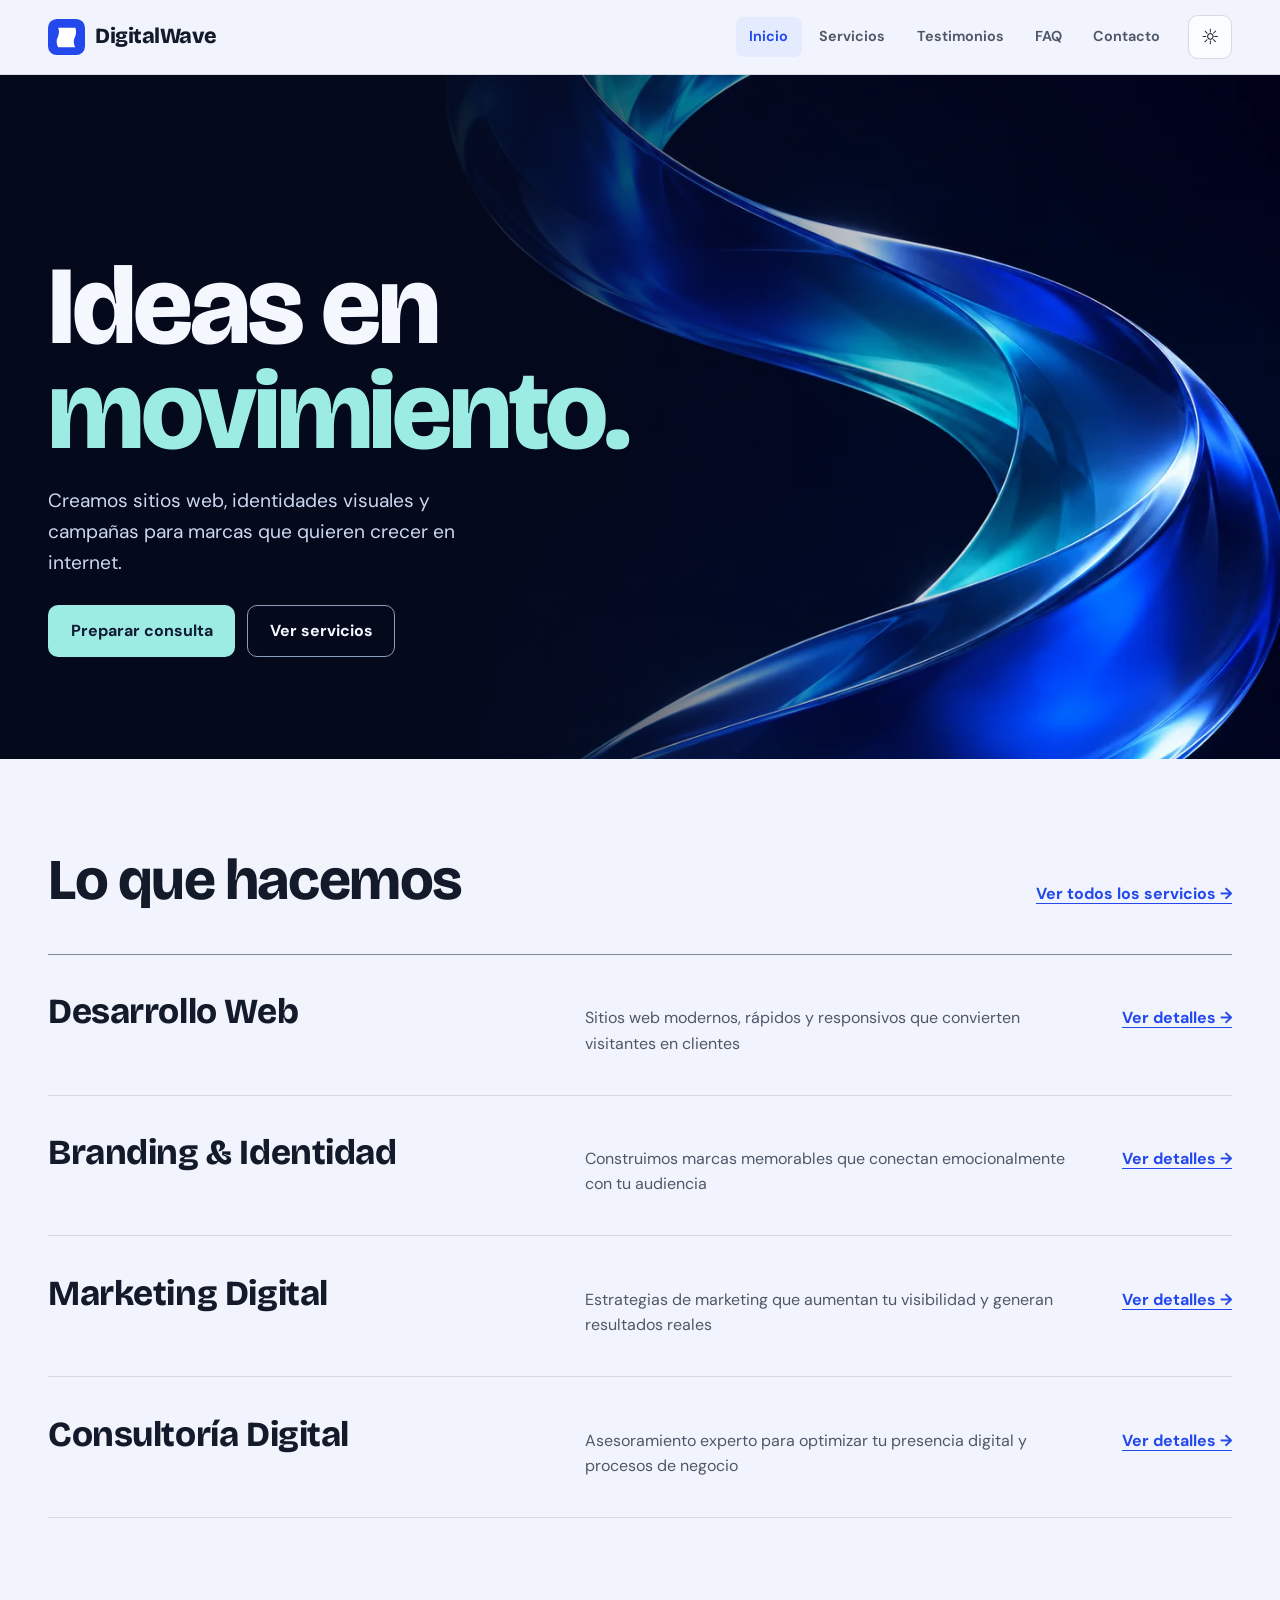
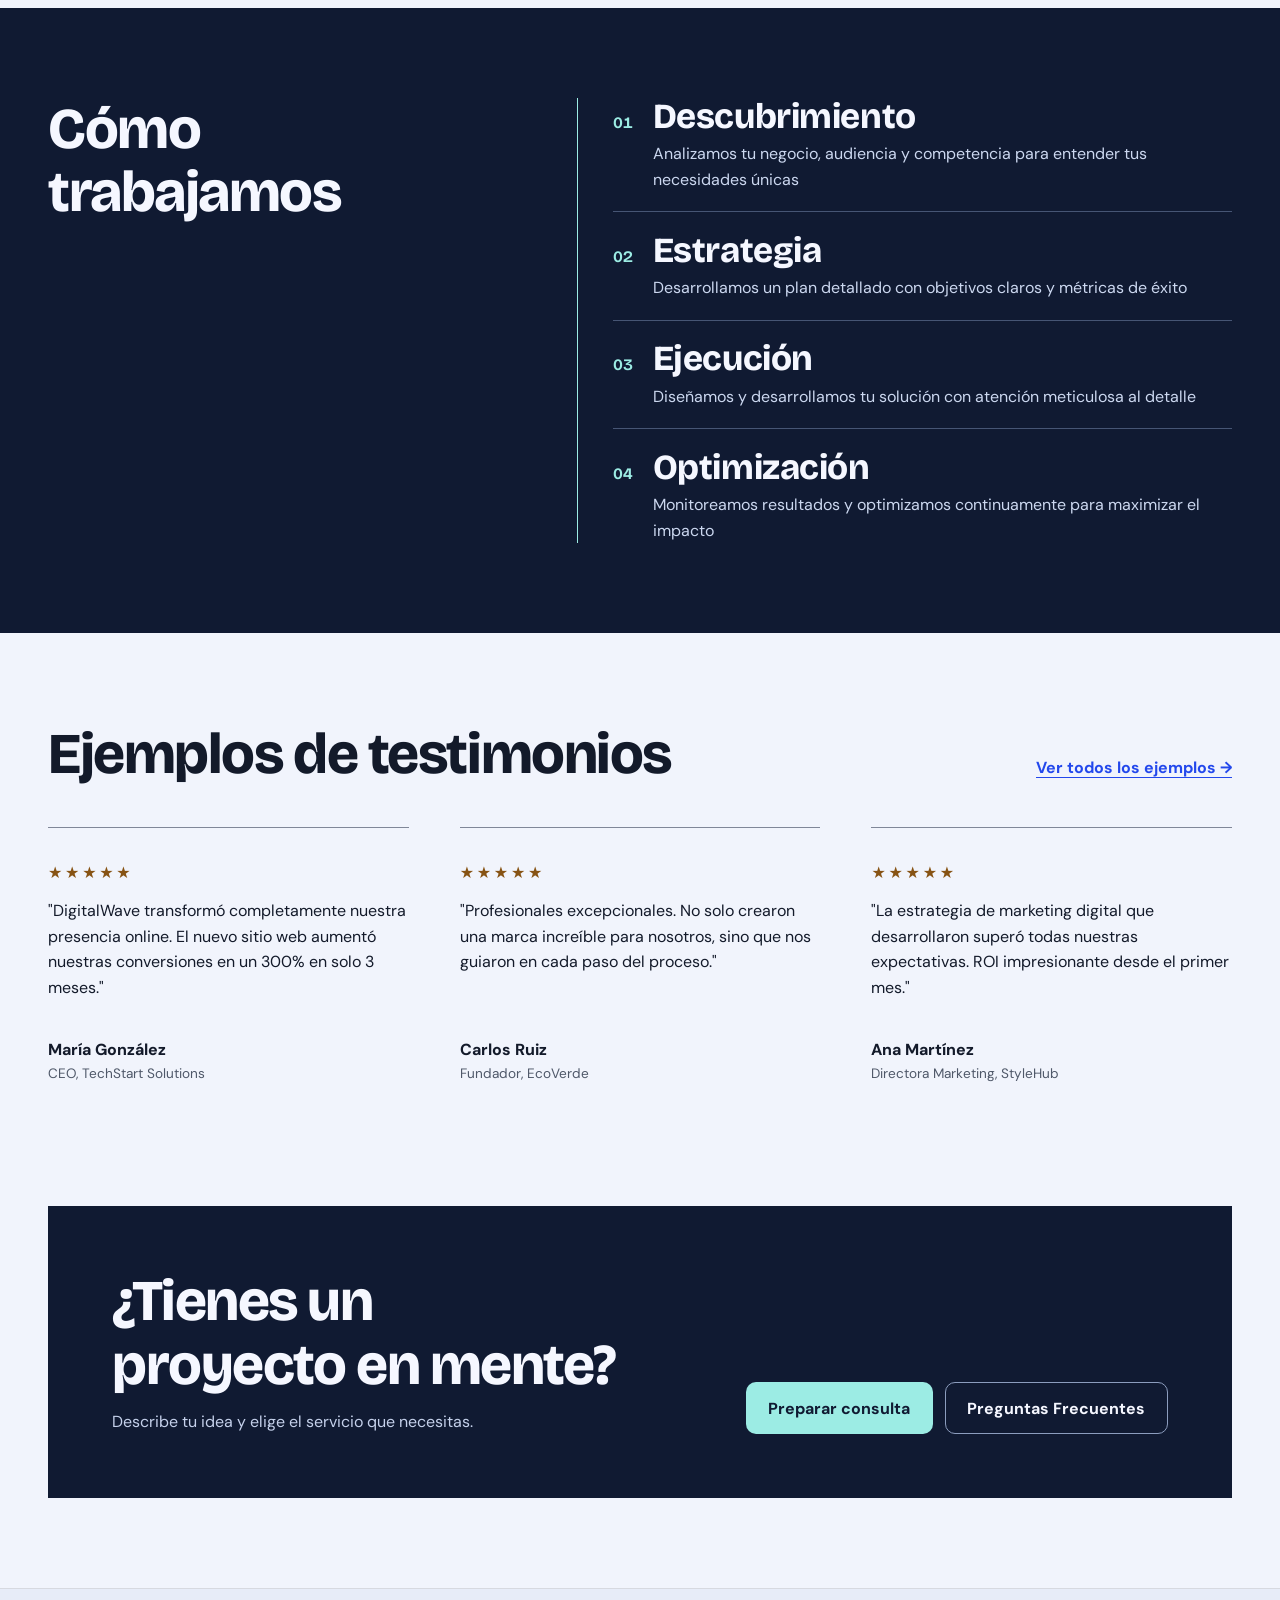
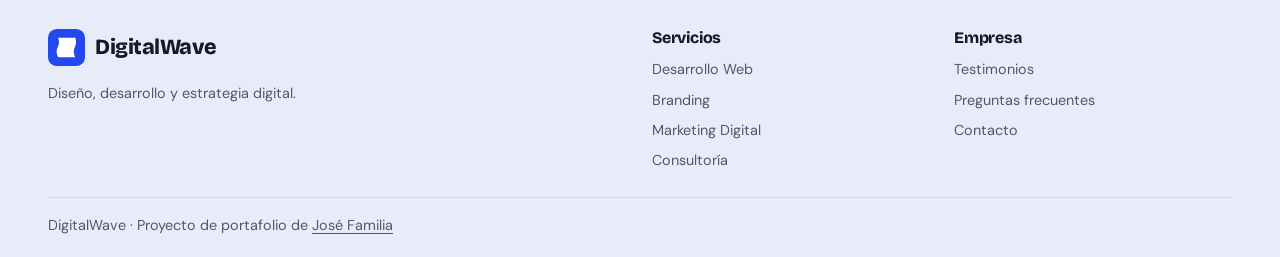
==== commit 5af724c2: "Give DigitalWave an editorial layout and GSAP motion" ====
--- a/index.html
+++ b/index.html
@@ -12,8 +12,15 @@
       href="https://fonts.googleapis.com/css2?family=Bricolage+Grotesque:opsz,wght@12..96,400..800&amp;family=DM+Sans:wght@400..700&amp;display=swap"
       rel="stylesheet"
     />
+    <script defer src="scripts/menu.js"></script>
+    <script
+      async
+      id="gsap-runtime"
+      src="https://cdn.jsdelivr.net/npm/gsap@3.15.1/dist/gsap.min.js"
+      integrity="sha384-3vCAhD+a3BOliP3QqjQINn6ZWiZxoqu0WFxX5ZQZgqekDZuSb1mJBrrLMmu94H8f"
+      crossorigin="anonymous"
+    ></script>
     <script defer src="scripts/animations.js"></script>
-    <script defer src="scripts/menu.js"></script>
     <title>DigitalWave - Agencia Digital Creativa</title>
   </head>
 
@@ -66,13 +73,10 @@
       <section class="hero-main">
         <div class="container hero-layout">
           <div class="hero-content">
-            <p class="section-label">Agencia creativa digital</p>
-            <h1 class="hero-title">
-              Diseño y desarrollo para <span>marcas digitales.</span>
-            </h1>
+            <h1 class="hero-title">Ideas en <span>movimiento.</span></h1>
             <p class="hero-description">
-              Creamos sitios web, identidades visuales y estrategias de marketing
-              para negocios que quieren crecer en internet.
+              Creamos sitios web, identidades visuales y campañas para marcas que
+              quieren crecer en internet.
             </p>
             <div class="hero-actions">
               <a href="pages/Contactos.html#formulario" class="btn btn-primary btn-lg"
@@ -83,9 +87,10 @@
               >
             </div>
           </div>
-          <div class="hero-art" aria-hidden="true">
-            <img src="assets/digitalwave-hero.webp" alt="" width="960" height="1200" fetchpriority="high" />
-          </div>
+        </div>
+        <div class="hero-art" aria-hidden="true">
+          <img src="assets/digitalwave-hero.webp" alt="" width="960" height="1200" fetchpriority="high" />
+          <span class="hero-sweep"></span>
         </div>
       </section>
 
@@ -99,8 +104,8 @@
             </a>
           </div>
 
-          <div class="services-grid">
-            <article class="service-card" data-animate>
+          <div class="service-list">
+            <article class="service-row">
               <h3 class="service-title">Desarrollo Web</h3>
               <p class="service-description">
                 Sitios web modernos, rápidos y responsivos que convierten
@@ -111,7 +116,7 @@
               </a>
             </article>
 
-            <article class="service-card" data-animate>
+            <article class="service-row">
               <h3 class="service-title">Branding & Identidad</h3>
               <p class="service-description">
                 Construimos marcas memorables que conectan emocionalmente con tu
@@ -122,7 +127,7 @@
               </a>
             </article>
 
-            <article class="service-card" data-animate>
+            <article class="service-row">
               <h3 class="service-title">Marketing Digital</h3>
               <p class="service-description">
                 Estrategias de marketing que aumentan tu visibilidad y generan
@@ -133,7 +138,7 @@
               </a>
             </article>
 
-            <article class="service-card" data-animate>
+            <article class="service-row">
               <h3 class="service-title">Consultoría Digital</h3>
               <p class="service-description">
                 Asesoramiento experto para optimizar tu presencia digital y
@@ -150,56 +155,59 @@
 
       <!-- PROCESO -->
       <section class="process-section">
-        <div class="container">
+        <div class="container process-layout">
           <div class="section-header">
             <h2 class="section-title">Cómo trabajamos</h2>
           </div>
 
-          <ol class="process-timeline">
-            <li class="process-step" data-animate>
-              <div class="step-number" aria-hidden="true">01</div>
-              <div class="step-content">
-                <h3 class="step-title">Descubrimiento</h3>
-                <p class="step-description">
-                  Analizamos tu negocio, audiencia y competencia para entender tus
-                  necesidades únicas
-                </p>
-              </div>
-            </li>
-
-            <li class="process-step" data-animate>
-              <div class="step-number" aria-hidden="true">02</div>
-              <div class="step-content">
-                <h3 class="step-title">Estrategia</h3>
-                <p class="step-description">
-                  Desarrollamos un plan detallado con objetivos claros y métricas
-                  de éxito
-                </p>
-              </div>
-            </li>
-
-            <li class="process-step" data-animate>
-              <div class="step-number" aria-hidden="true">03</div>
-              <div class="step-content">
-                <h3 class="step-title">Ejecución</h3>
-                <p class="step-description">
-                  Diseñamos y desarrollamos tu solución con atención meticulosa al
-                  detalle
-                </p>
-              </div>
-            </li>
-
-            <li class="process-step" data-animate>
-              <div class="step-number" aria-hidden="true">04</div>
-              <div class="step-content">
-                <h3 class="step-title">Optimización</h3>
-                <p class="step-description">
-                  Monitoreamos resultados y optimizamos continuamente para
-                  maximizar el impacto
-                </p>
-              </div>
-            </li>
-          </ol>
+          <div class="process-sequence">
+            <span class="process-trace" aria-hidden="true"></span>
+            <ol class="process-timeline">
+              <li class="process-step">
+                <div class="step-number" aria-hidden="true">01</div>
+                <div class="step-content">
+                  <h3 class="step-title">Descubrimiento</h3>
+                  <p class="step-description">
+                    Analizamos tu negocio, audiencia y competencia para entender tus
+                    necesidades únicas
+                  </p>
+                </div>
+              </li>
+
+              <li class="process-step">
+                <div class="step-number" aria-hidden="true">02</div>
+                <div class="step-content">
+                  <h3 class="step-title">Estrategia</h3>
+                  <p class="step-description">
+                    Desarrollamos un plan detallado con objetivos claros y métricas
+                    de éxito
+                  </p>
+                </div>
+              </li>
+
+              <li class="process-step">
+                <div class="step-number" aria-hidden="true">03</div>
+                <div class="step-content">
+                  <h3 class="step-title">Ejecución</h3>
+                  <p class="step-description">
+                    Diseñamos y desarrollamos tu solución con atención meticulosa al
+                    detalle
+                  </p>
+                </div>
+              </li>
+
+              <li class="process-step">
+                <div class="step-number" aria-hidden="true">04</div>
+                <div class="step-content">
+                  <h3 class="step-title">Optimización</h3>
+                  <p class="step-description">
+                    Monitoreamos resultados y optimizamos continuamente para
+                    maximizar el impacto
+                  </p>
+                </div>
+              </li>
+            </ol>
+          </div>
         </div>
       </section>
 
@@ -214,7 +222,7 @@
           </div>
 
           <div class="testimonials-grid">
-            <article class="testimonial-card" data-animate>
+            <article class="testimonial-card">
               <div class="testimonial-stars" role="img" aria-label="5 de 5 estrellas">★★★★★</div>
               <blockquote class="testimonial-quote">
                 "DigitalWave transformó completamente nuestra presencia online. El
@@ -229,7 +237,7 @@
               </div>
             </article>
 
-            <article class="testimonial-card" data-animate>
+            <article class="testimonial-card">
               <div class="testimonial-stars" role="img" aria-label="5 de 5 estrellas">★★★★★</div>
               <blockquote class="testimonial-quote">
                 "Profesionales excepcionales. No solo crearon una marca increíble
@@ -243,7 +251,7 @@
               </div>
             </article>
 
-            <article class="testimonial-card" data-animate>
+            <article class="testimonial-card">
               <div class="testimonial-stars" role="img" aria-label="5 de 5 estrellas">★★★★★</div>
               <blockquote class="testimonial-quote">
                 "La estrategia de marketing digital que desarrollaron superó todas
--- a/index.css
+++ b/index.css
@@ -1,8 +1,8 @@
 :root {
   color-scheme: light;
-  --bg: #f6f4ed;
-  --surface: #fffdf8;
-  --surface-alt: #eeebe2;
+  --bg: #f1f4fc;
+  --surface: #fbfcff;
+  --surface-alt: #e7ecf8;
   --text: #131a2a;
   --muted: #4f5869;
   --line: #d7d9e0;
@@ -15,6 +15,8 @@
   --button: #2348ec;
   --button-hover: #1736bd;
   --ink: #101a32;
+  --hero-bg: #04091c;
+  --hero-muted: #ccd8f0;
   --paper: #f5f7ff;
   --aqua: #9cece4;
   --display-font: "Bricolage Grotesque", "Arial", sans-serif;
@@ -48,6 +50,11 @@
   display: none !important;
 }
 
+::selection {
+  background: var(--aqua);
+  color: var(--ink);
+}
+
 body {
   margin: 0;
   background: var(--bg);
@@ -290,43 +297,42 @@
 }
 
 .hero-main {
-  padding-block: clamp(1.75rem, 4vw, 3.75rem);
+  position: relative;
+  isolation: isolate;
+  display: grid;
+  align-items: end;
+  min-height: clamp(35rem, 76vh, 49rem);
+  overflow: hidden;
+  background: var(--hero-bg);
+  color: var(--paper);
+  --focus: var(--aqua);
 }
 
 .hero-layout {
-  display: grid;
-  grid-template-columns: minmax(0, 1.09fr) minmax(0, 1fr);
-  align-items: center;
-  gap: clamp(2rem, 5vw, 5rem);
-}
-
-.section-label {
-  margin-bottom: clamp(0.9rem, 2vw, 1.45rem);
-  color: var(--accent);
-  font-size: 0.78rem;
-  font-weight: 750;
-  letter-spacing: 0.12em;
-  text-transform: uppercase;
+  padding-block: clamp(5rem, 10vw, 9rem) clamp(4rem, 8vw, 7rem);
+}
+
+.hero-content {
+  max-width: 40rem;
 }
 
 .hero-title {
-  max-width: 13ch;
-  font-size: clamp(3.25rem, 6.65vw, 7.25rem);
+  font-size: clamp(4.15rem, 8.7vw, 7.35rem);
   font-weight: 800;
   letter-spacing: -0.028em;
-  line-height: 0.99;
+  line-height: 0.94;
   text-wrap: initial;
 }
 
 .hero-title span {
   display: block;
-  color: var(--accent);
+  color: var(--aqua);
 }
 
 .hero-description {
-  max-width: 42ch;
-  margin-top: clamp(1.25rem, 3vw, 1.85rem);
-  color: var(--muted);
+  max-width: 36ch;
+  margin-top: 1.4rem;
+  color: var(--hero-muted);
   font-size: clamp(1rem, 1.5vw, 1.2rem);
 }
 
@@ -336,14 +342,37 @@
   flex-wrap: wrap;
   align-items: center;
   gap: 0.75rem;
-  margin-top: 1.5rem;
+  margin-top: 1.65rem;
+}
+
+.hero-actions .btn-primary,
+.cta-actions .btn-primary {
+  background: var(--aqua);
+  color: var(--ink);
+}
+
+.hero-actions .btn-primary:hover,
+.cta-actions .btn-primary:hover {
+  background: #c2faf1;
+}
+
+.hero-actions .btn-secondary,
+.cta-actions .btn-secondary {
+  color: var(--paper);
+  border-color: #8c9dbe;
+}
+
+.hero-actions .btn-secondary:hover,
+.cta-actions .btn-secondary:hover {
+  background: #273959;
 }
 
 .hero-art {
-  aspect-ratio: 1;
+  position: absolute;
+  z-index: -1;
+  inset: 0 0 0 auto;
+  width: 67%;
   overflow: hidden;
-  border-radius: clamp(1rem, 2.2vw, 1.75rem);
-  background: var(--ink);
 }
 
 .hero-art img {
@@ -351,12 +380,29 @@
   width: 100%;
   height: 100%;
   object-fit: cover;
+  object-position: center 52%;
+}
+
+.hero-sweep {
+  position: absolute;
+  inset: 0;
+  background: linear-gradient(108deg, transparent 37%, rgb(139 226 255 / 0.46) 50%, transparent 62%);
+  mix-blend-mode: screen;
+  opacity: 0;
+}
+
+.hero-art::after {
+  position: absolute;
+  inset: 0;
+  background: linear-gradient(90deg, var(--hero-bg), rgb(4 9 28 / 0.38) 38%, transparent 74%);
+  content: "";
 }
 
 .small-hero {
   padding-block: clamp(2.25rem, 6vw, 5rem);
   border-bottom: 1px solid var(--line);
-  background: var(--surface-alt);
+  background: var(--ink);
+  color: var(--paper);
 }
 
 .small-hero .container {
@@ -377,7 +423,7 @@
 
 .lead {
   max-width: 39ch;
-  color: var(--muted);
+  color: var(--hero-muted);
   font-size: clamp(1rem, 1.6vw, 1.2rem);
 }
 
@@ -385,15 +431,6 @@
 .testimonials-section,
 .process-section {
   padding-block: var(--section-space);
-}
-
-.services-home,
-.testimonials-section {
-  border-top: 1px solid var(--line);
-}
-
-.small-hero + .testimonials-section {
-  border-top: 0;
 }
 
 .section-header {
@@ -401,75 +438,56 @@
   flex-wrap: wrap;
   align-items: baseline;
   justify-content: space-between;
-  gap: 0.65rem 1.5rem;
-  margin-bottom: clamp(1.5rem, 4vw, 2.75rem);
+  gap: 0.6rem 1.5rem;
+  margin-bottom: clamp(1.45rem, 4vw, 2.6rem);
 }
 
 .section-title,
 .cta-title {
-  font-size: clamp(2rem, 4.3vw, 4rem);
+  font-size: clamp(2rem, 4.5vw, 4.25rem);
   letter-spacing: -0.025em;
 }
 
-.services-grid,
-.testimonials-grid,
-.process-timeline {
-  display: grid;
-  gap: 1rem;
-}
-
-.services-grid,
-.testimonials-grid {
-  grid-template-columns: repeat(3, minmax(0, 1fr));
-}
-
-.services-home .services-grid,
-.process-timeline {
-  grid-template-columns: repeat(4, minmax(0, 1fr));
-}
-
-.service-card,
-.testimonial-card,
-.contact-panel,
-.contact-guide,
-.faq-nav {
-  background: var(--surface);
-  border: 1px solid var(--line);
-  border-radius: var(--radius);
-}
-
-.service-card,
-.testimonial-card {
-  display: flex;
-  flex-direction: column;
-  padding: clamp(1.15rem, 2.4vw, 1.85rem);
-}
-
-.service-card {
-  transition: border-color 180ms ease, background-color 180ms ease;
-}
-
-.service-card:hover,
-.service-card:focus-within,
-.service-card:target {
-  border-color: var(--accent);
+.service-list {
+  border-top: 1px solid var(--field-line);
+}
+
+.service-row {
+  display: grid;
+  grid-template-columns: minmax(12rem, 1.1fr) minmax(12rem, 1.15fr) minmax(12rem, 1fr);
+  align-items: start;
+  gap: 0.75rem clamp(1.5rem, 4vw, 3.5rem);
+  padding-block: clamp(1.25rem, 3.2vw, 2.4rem);
+  border-bottom: 1px solid var(--line);
+}
+
+.services-home .service-row {
+  grid-template-columns: minmax(12rem, 1fr) minmax(12rem, 1fr) auto;
+  align-items: baseline;
+}
+
+.service-row:target .service-title,
+.service-row:focus-within .service-title {
+  color: var(--accent);
+}
+
+.service-summary .service-link {
+  margin-top: 0.8rem;
+}
+
+.services-home .service-row .service-link {
+  justify-self: end;
 }
 
 .service-title,
 .step-title {
-  margin-bottom: 0.7rem;
-  font-size: clamp(1.3rem, 2.15vw, 1.9rem);
+  font-size: clamp(1.4rem, 2.75vw, 2.35rem);
 }
 
 .service-description,
-.step-description,
 .author-role,
 .contact-note {
   color: var(--muted);
-}
-
-.service-description {
-  margin-bottom: 1rem;
 }
 
 .service-features {
@@ -487,25 +505,52 @@
 }
 
 .service-link {
-  align-self: flex-start;
   display: inline-block;
   color: var(--accent);
   font-weight: 700;
-  text-underline-offset: 0.2em;
+  text-underline-offset: 0.22em;
 }
 
 .service-link:hover {
   text-decoration-thickness: 0.13em;
 }
 
-.service-card .service-link {
-  margin-top: auto;
-  padding-top: 0.85rem;
+.testimonials-grid {
+  display: grid;
+  grid-template-columns: repeat(3, minmax(0, 1fr));
+  gap: 0 clamp(1.5rem, 4vw, 3.5rem);
+}
+
+.testimonial-card {
+  display: flex;
+  flex-direction: column;
+  padding-block: clamp(1.25rem, 3vw, 2rem);
+  border-top: 1px solid var(--field-line);
 }
 
 .process-section {
-  background: var(--surface-alt);
-  border-top: 1px solid var(--line);
+  background: var(--ink);
+  color: var(--paper);
+}
+
+.process-layout {
+  display: grid;
+  grid-template-columns: minmax(14rem, 1fr) minmax(0, 1.45fr);
+  align-items: start;
+  gap: clamp(2rem, 6vw, 7rem);
+}
+
+.process-sequence {
+  position: relative;
+  padding-inline-start: clamp(1.1rem, 3vw, 2.25rem);
+}
+
+.process-trace {
+  position: absolute;
+  inset: 0 auto 0 0;
+  width: 1px;
+  background: var(--aqua);
+  transform-origin: top;
 }
 
 .process-timeline {
@@ -513,15 +558,35 @@
 }
 
 .process-step {
-  padding: 1.1rem 0.75rem 0 0;
-  border-top: 2px solid var(--line);
+  display: grid;
+  grid-template-columns: auto minmax(0, 1fr);
+  align-items: baseline;
+  gap: 0.9rem 1.25rem;
+  padding-bottom: 1.2rem;
+}
+
+.process-step + .process-step {
+  padding-top: 1.2rem;
+  border-top: 1px solid #465574;
+}
+
+.process-step:last-child {
+  padding-bottom: 0;
 }
 
 .step-number {
-  margin-bottom: 0.7rem;
-  color: var(--accent);
-  font: 700 1.15rem/1 var(--display-font);
+  color: var(--aqua);
+  font: 650 1rem/1 var(--display-font);
   font-variant-numeric: tabular-nums;
+}
+
+.step-title {
+  margin-bottom: 0.3rem;
+}
+
+.step-description {
+  max-width: 56ch;
+  color: var(--hero-muted);
 }
 
 .testimonial-stars {
@@ -537,7 +602,6 @@
 .testimonial-author {
   margin-top: auto;
   padding-top: 0.9rem;
-  border-top: 1px solid var(--line);
 }
 
 .author-name {
@@ -558,7 +622,6 @@
   align-items: end;
   gap: 0.75rem 2rem;
   padding: clamp(1.45rem, 5vw, 4rem);
-  border-radius: var(--radius);
   background: var(--ink);
   color: var(--paper);
   --focus: var(--aqua);
@@ -577,24 +640,6 @@
   margin: 0;
 }
 
-.cta-actions .btn-primary {
-  background: var(--aqua);
-  color: var(--ink);
-}
-
-.cta-actions .btn-primary:hover {
-  background: #c2faf1;
-}
-
-.cta-actions .btn-secondary {
-  color: var(--paper);
-  border-color: #8c9dbe;
-}
-
-.cta-actions .btn-secondary:hover {
-  background: #273959;
-}
-
 .faq-layout,
 .contact-layout {
   display: grid;
@@ -611,7 +656,8 @@
 .contact-guide {
   position: sticky;
   top: 6rem;
-  padding: 1.35rem;
+  padding: 1.35rem 0 0;
+  border-top: 1px solid var(--field-line);
 }
 
 .faq-nav p {
@@ -645,10 +691,7 @@
 }
 
 .faq details {
-  margin-bottom: 0.55rem;
-  border: 1px solid var(--line);
-  border-radius: 0.75rem;
-  background: var(--surface);
+  border-top: 1px solid var(--line);
 }
 
 .faq details[open] {
@@ -656,8 +699,7 @@
 }
 
 .faq summary {
-  padding: 0.875rem 1.1rem;
-  border-radius: inherit;
+  padding: 0.875rem 0.25rem;
   font-weight: 700;
   cursor: pointer;
 }
@@ -667,7 +709,7 @@
 }
 
 .faq details p {
-  padding: 0 1.1rem 1.05rem;
+  padding: 0 0.25rem 1.05rem;
   color: var(--muted);
 }
 
@@ -676,11 +718,10 @@
 }
 
 .contact-panel {
+  border: 1px solid var(--line);
+  border-radius: var(--radius);
+  background: var(--surface);
   padding: clamp(1.25rem, 4vw, 2.75rem);
-}
-
-.contact-guide {
-  background: var(--surface-alt);
 }
 
 .contact-guide h2 {
@@ -808,11 +849,6 @@
 }
 
 @media (max-width: 1000px) {
-  .services-home .services-grid,
-  .process-timeline {
-    grid-template-columns: repeat(2, minmax(0, 1fr));
-  }
-
   .cta-content {
     grid-template-columns: 1fr;
   }
@@ -867,7 +903,17 @@
     margin-inline-start: 0;
   }
 
-  .services-grid,
+  .service-row,
+  .services-home .service-row {
+    grid-template-columns: minmax(0, 0.85fr) minmax(0, 1.15fr);
+  }
+
+  .service-row .service-features,
+  .services-home .service-row .service-link {
+    grid-column: 2;
+    justify-self: start;
+  }
+
   .testimonials-grid {
     grid-template-columns: repeat(2, minmax(0, 1fr));
   }
@@ -890,19 +936,47 @@
 }
 
 @media (max-width: 640px) {
-  .hero-layout,
   .small-hero .container,
+  .process-layout,
   .footer-content {
     grid-template-columns: 1fr;
   }
 
+  .hero-main {
+    align-items: start;
+    min-height: auto;
+  }
+
+  .hero-layout {
+    padding-block: 3rem clamp(13rem, 58vw, 22rem);
+  }
+
   .hero-title {
-    max-width: 14ch;
-    font-size: clamp(2.65rem, 10.5vw, 4.5rem);
+    font-size: clamp(2.8rem, 12vw, 5.1rem);
   }
 
   .hero-art {
-    aspect-ratio: 5 / 4;
+    inset: auto 0 0;
+    width: 100%;
+    height: clamp(16rem, 70vw, 25rem);
+  }
+
+  .hero-art img {
+    object-position: center 58%;
+  }
+
+  .hero-art::after {
+    background: linear-gradient(var(--hero-bg), transparent 46%);
+  }
+
+  .service-row,
+  .services-home .service-row {
+    grid-template-columns: 1fr;
+  }
+
+  .service-row .service-features,
+  .services-home .service-row .service-link {
+    grid-column: 1;
   }
 
   .small-hero h1 {
@@ -915,10 +989,7 @@
 }
 
 @media (max-width: 480px) {
-  .services-grid,
-  .services-home .services-grid,
-  .testimonials-grid,
-  .process-timeline {
+  .testimonials-grid {
     grid-template-columns: 1fr;
   }
 }
@@ -932,21 +1003,22 @@
     view-transition-name: site-header;
   }
 
-  ::view-transition-group(root),
+  ::view-transition-group(root) {
+    animation-duration: 380ms;
+  }
+
   ::view-transition-group(site-header) {
-    animation-duration: 280ms;
+    animation-duration: 220ms;
   }
 
   ::view-transition-old(root) {
-    animation: page-exit 160ms ease-in both;
+    animation: none;
+    mix-blend-mode: normal;
   }
 
   ::view-transition-new(root) {
-    animation: page-enter 280ms cubic-bezier(0.2, 0.65, 0.3, 1) both;
-  }
-
-  [data-animate].animated {
-    animation: reveal 420ms ease-out;
+    animation: page-enter 380ms cubic-bezier(0.22, 1, 0.36, 1) both;
+    mix-blend-mode: normal;
   }
 }
 
@@ -959,14 +1031,7 @@
   }
 }
 
-@keyframes page-exit {
-  to { opacity: 0; }
-}
-
 @keyframes page-enter {
-  from { opacity: 0; transform: translateY(0.45rem); }
-}
-
-@keyframes reveal {
-  from { translate: 0 0.55rem; }
-}
+  from { clip-path: inset(0 0 0 100%); }
+  to { clip-path: inset(0); }
+}
